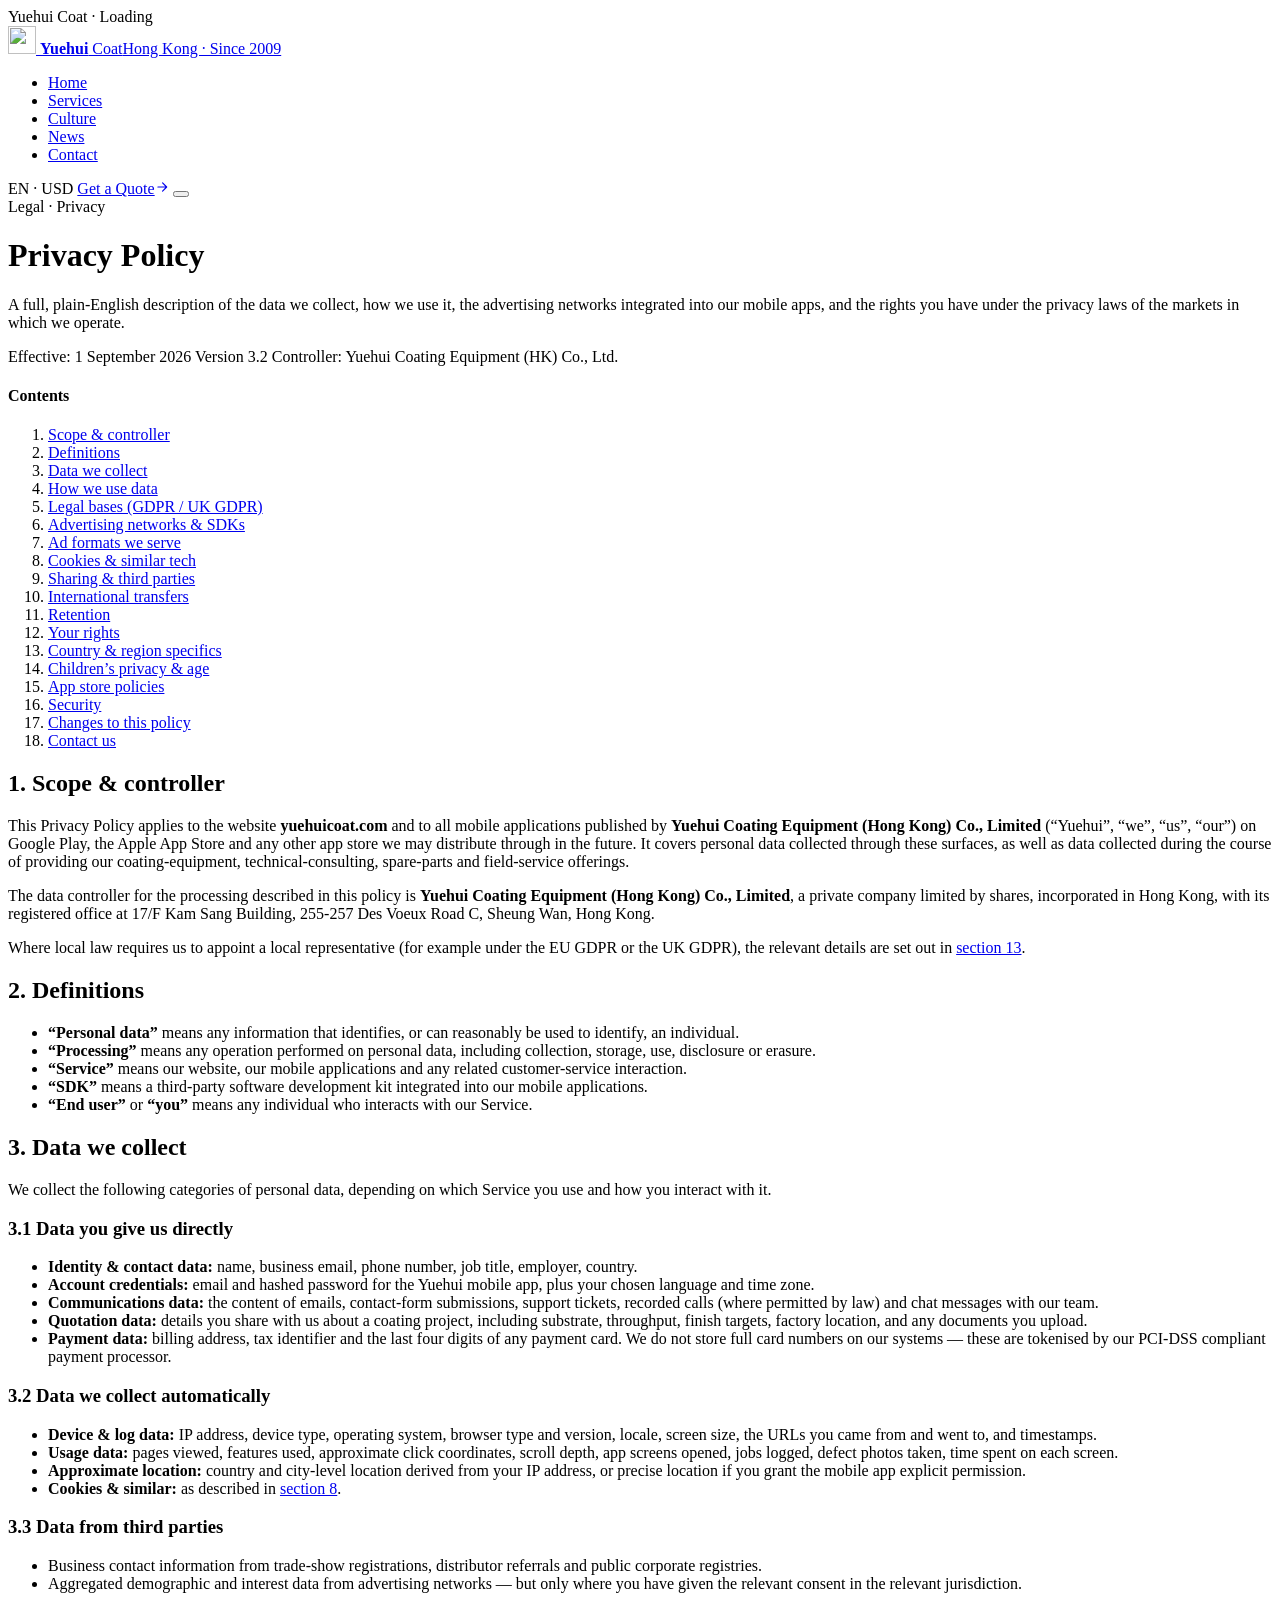
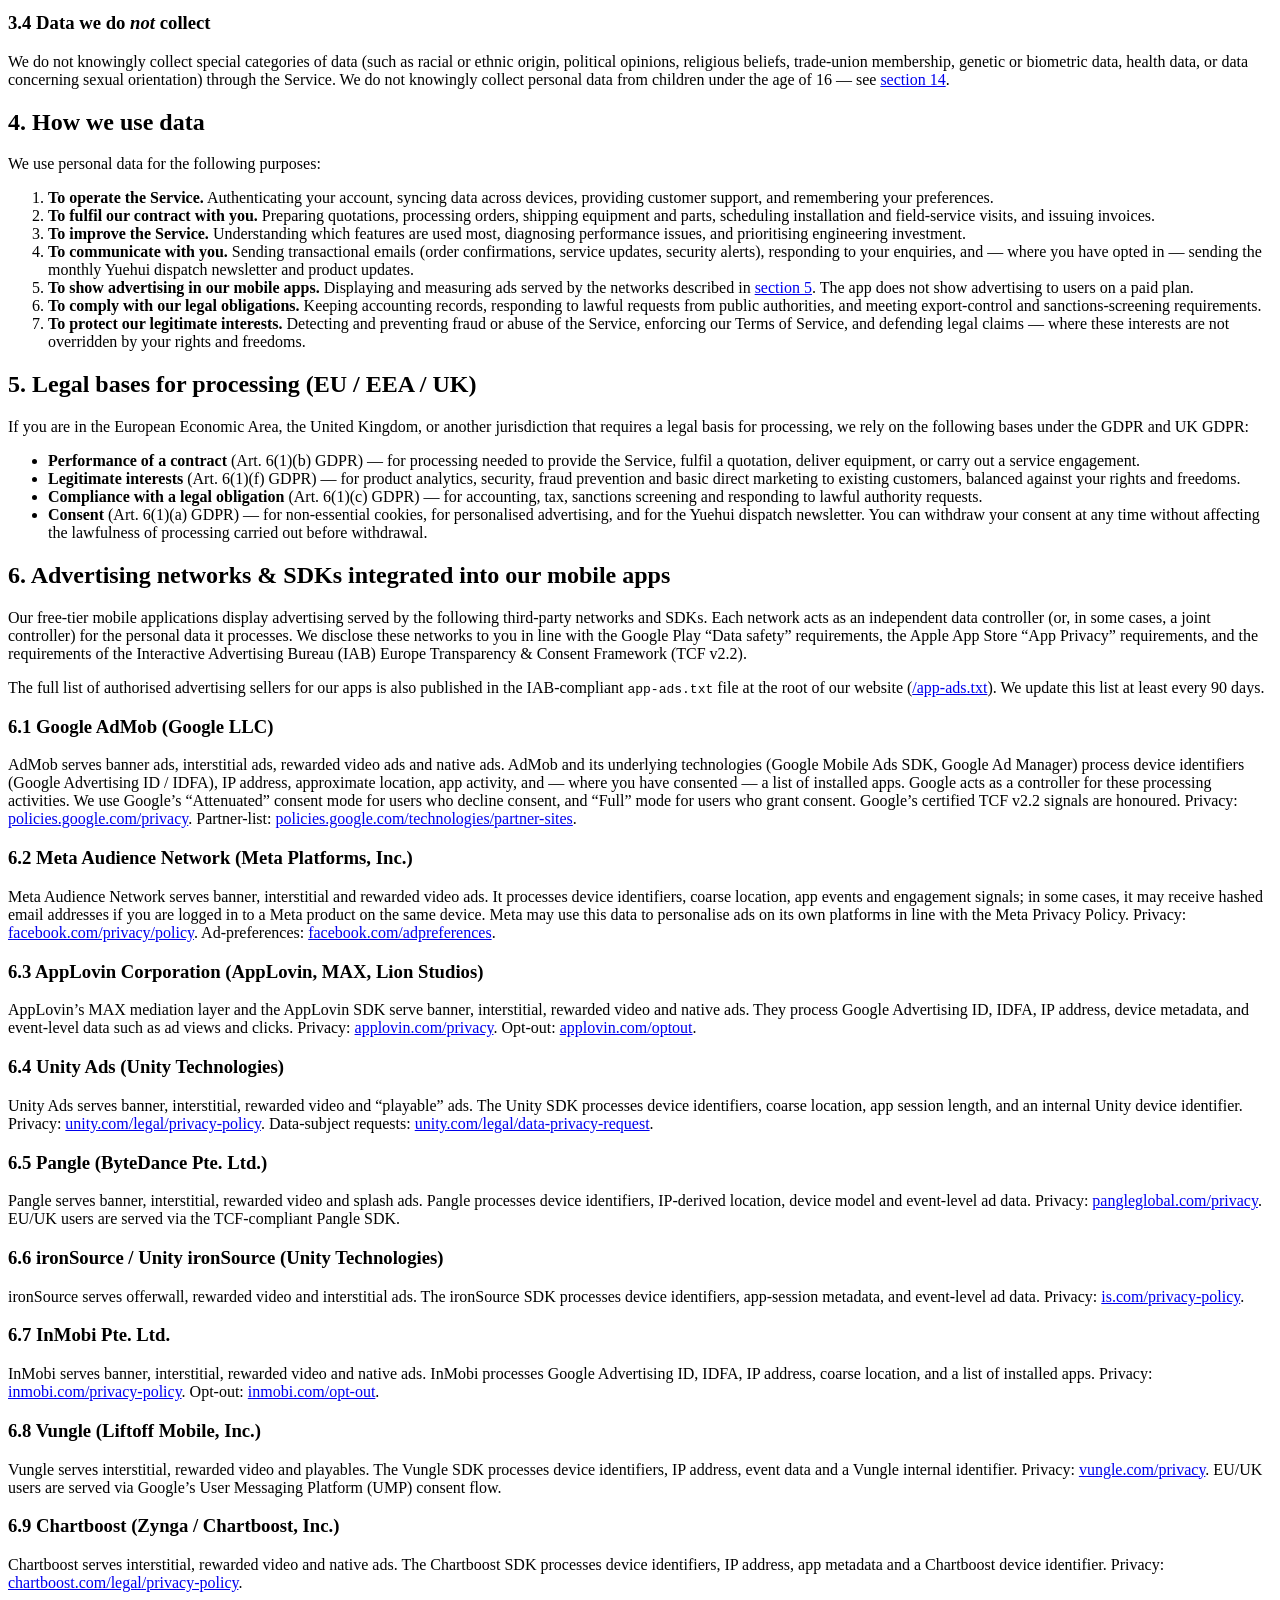
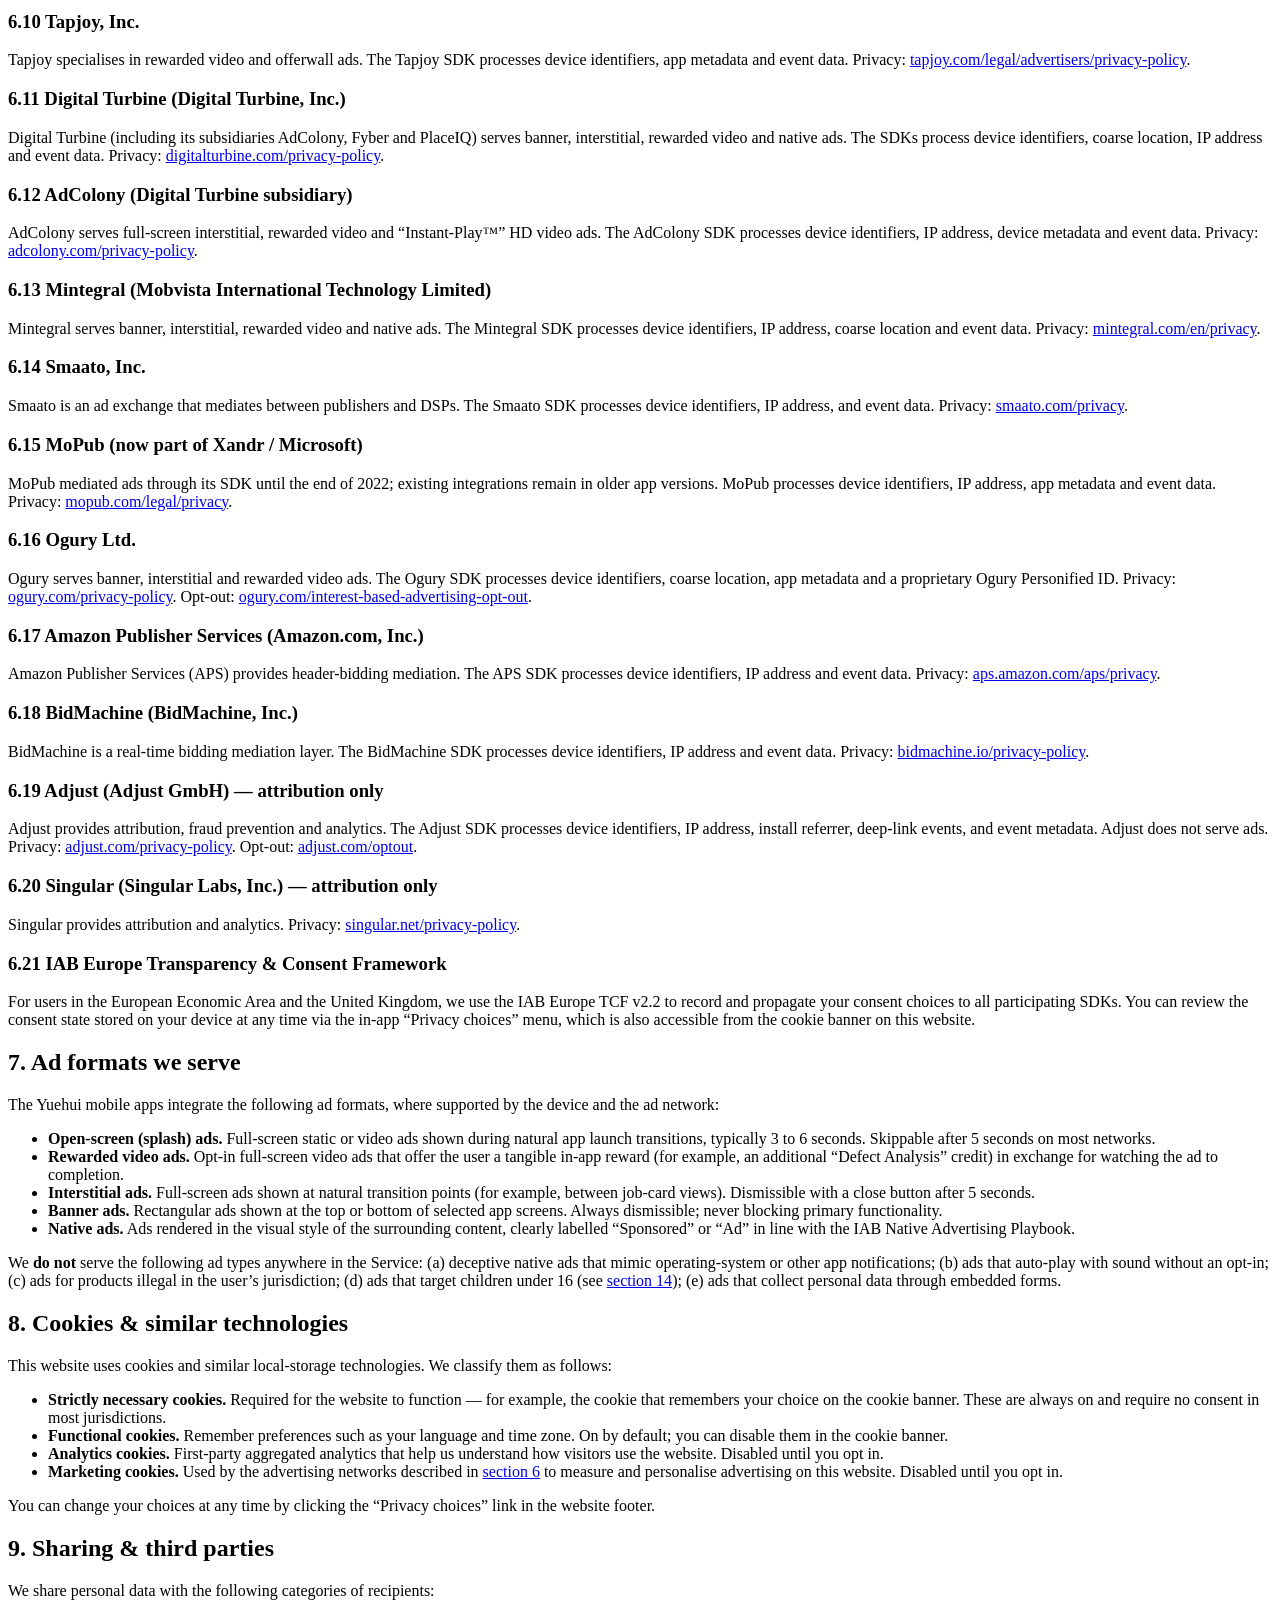
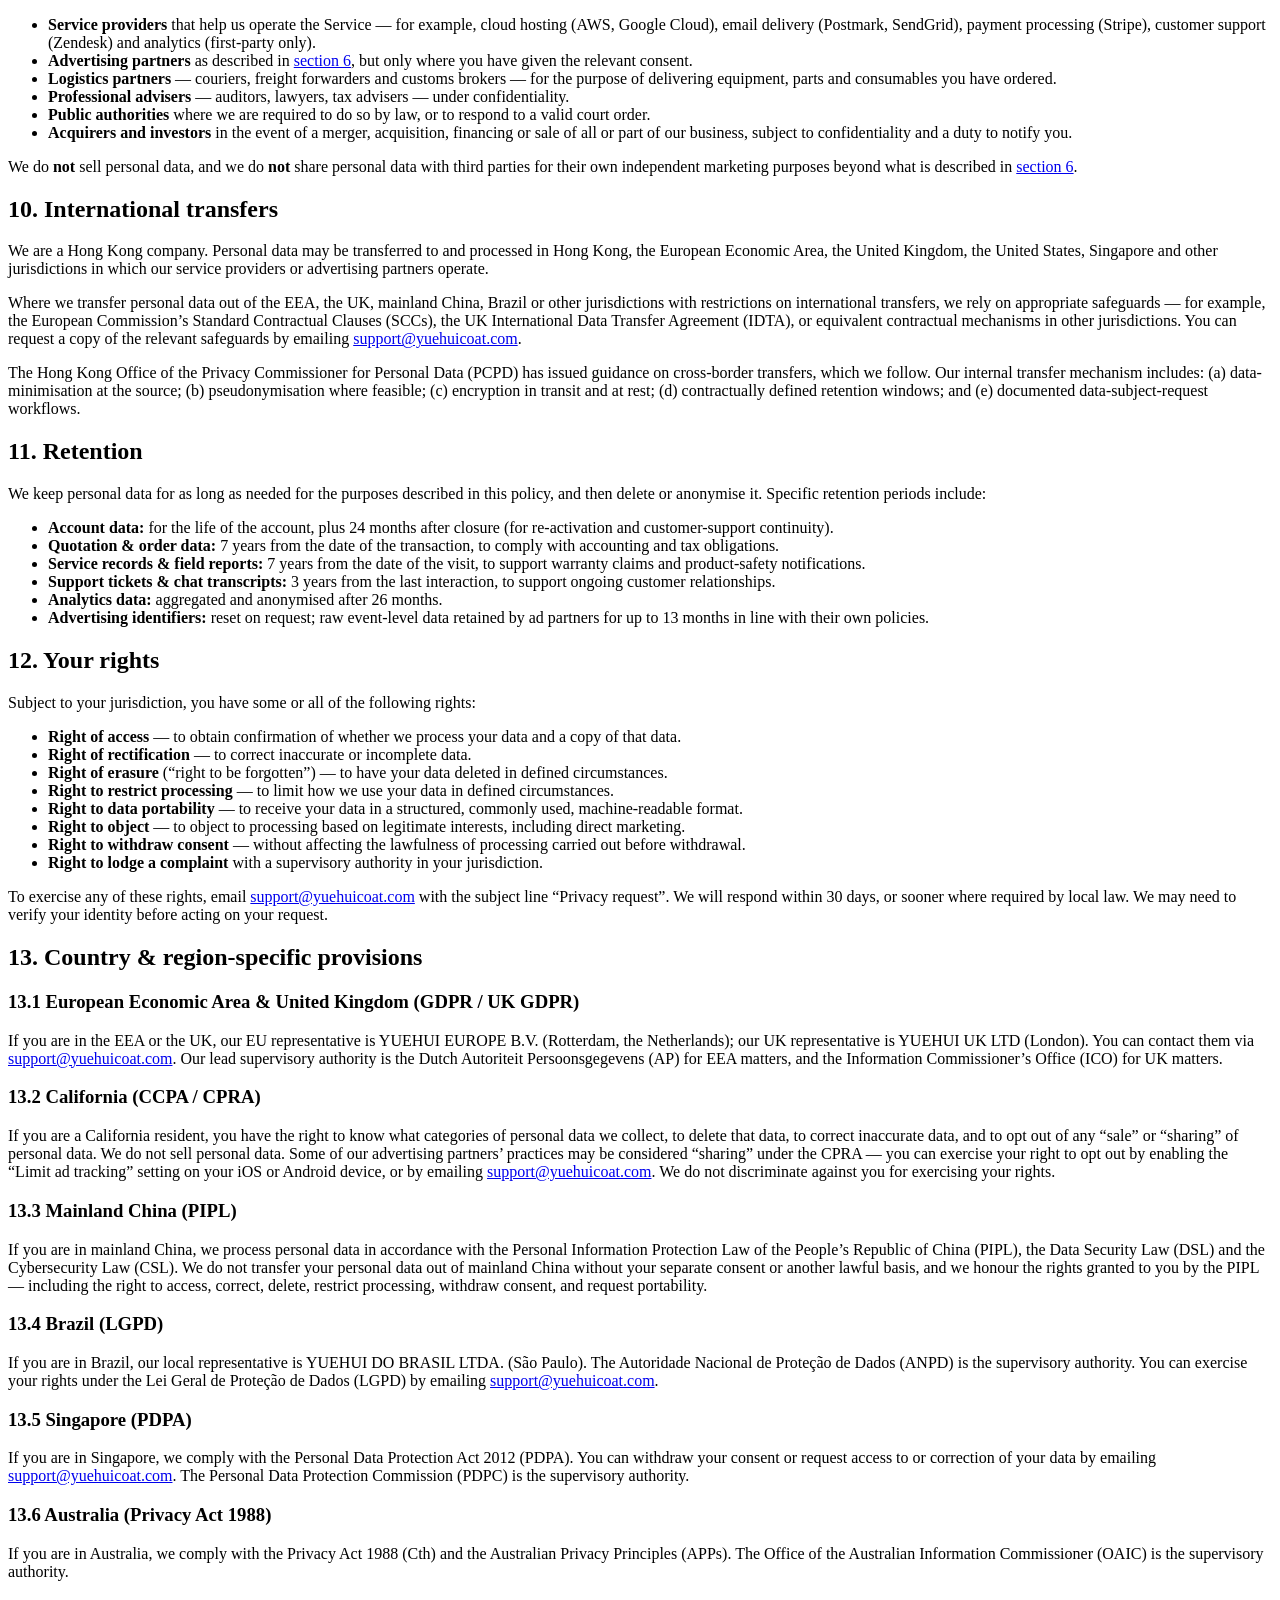
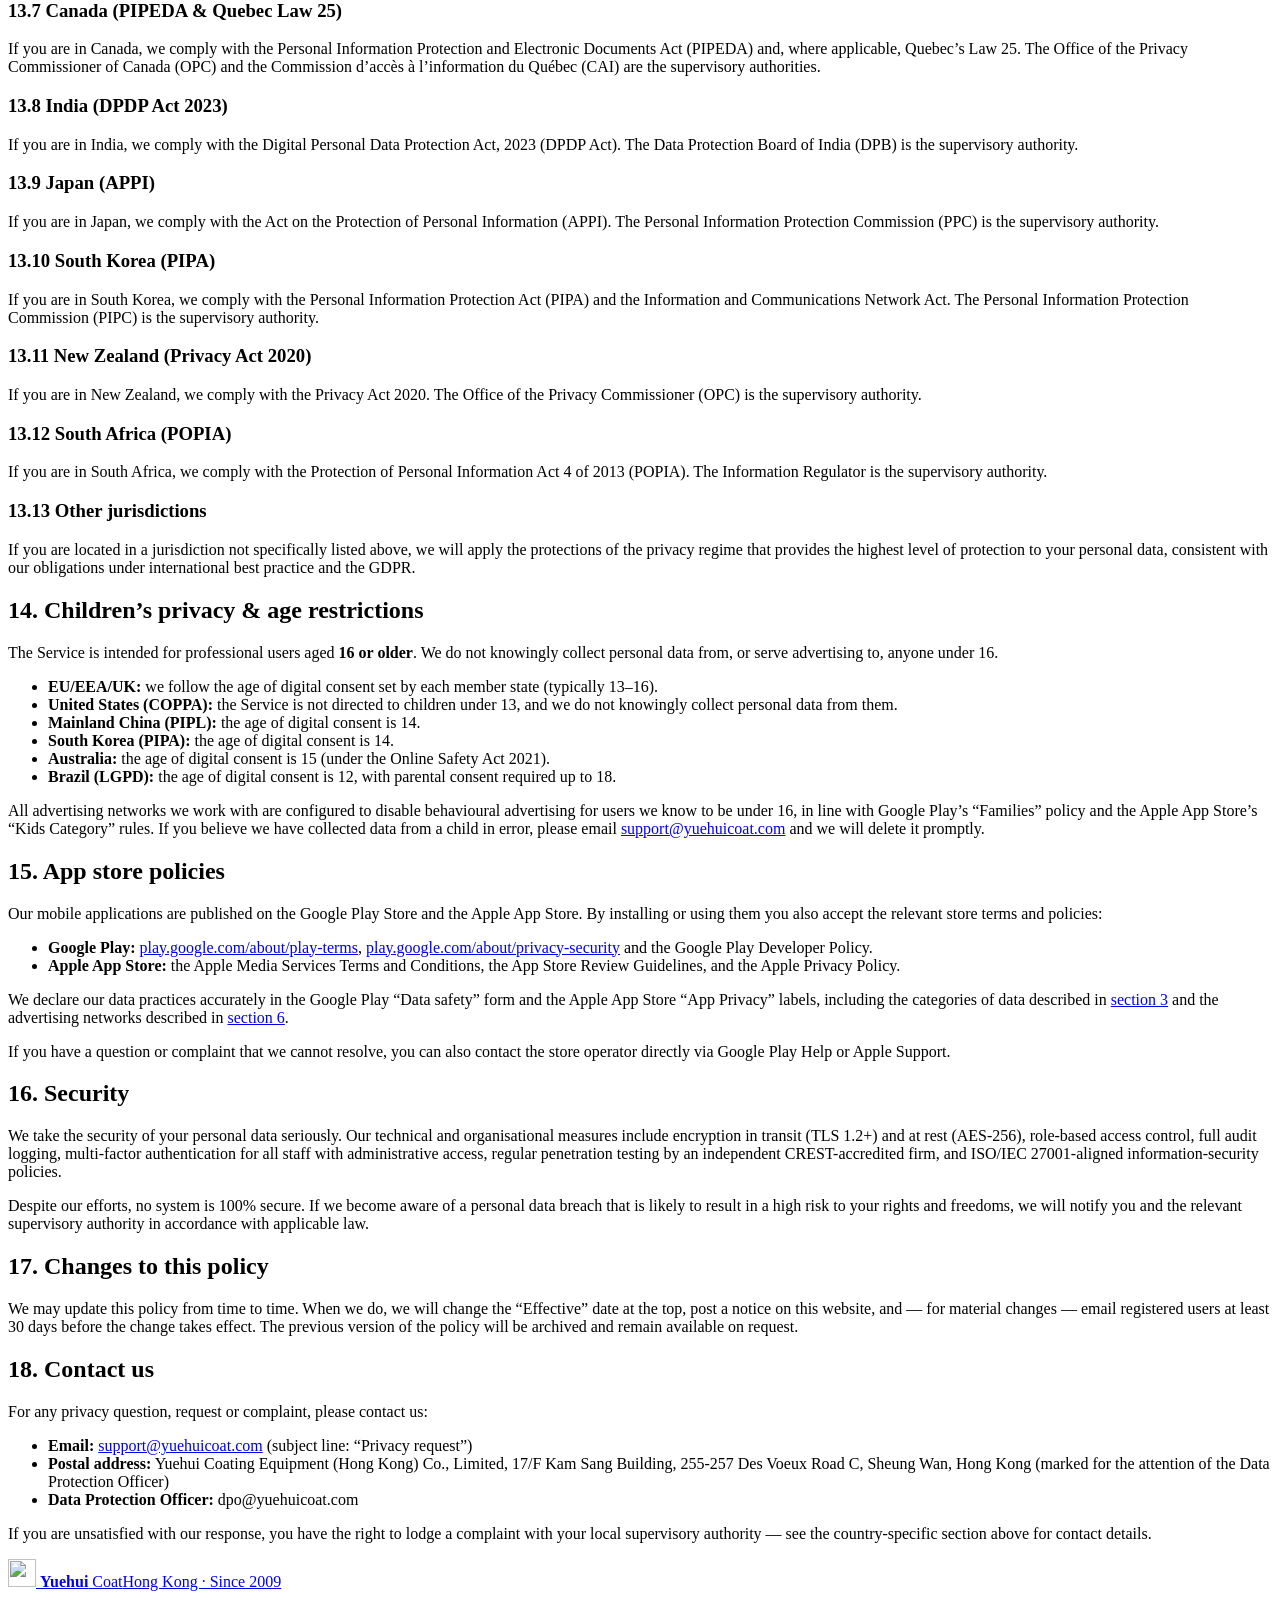
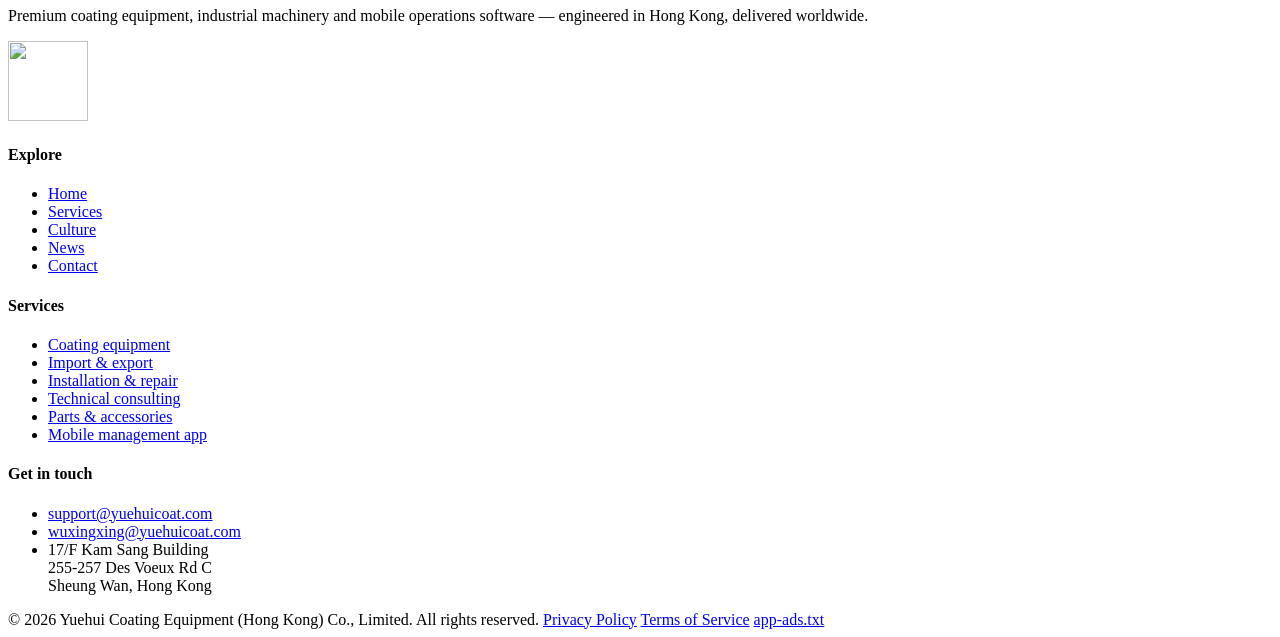
==== legal/privacy/index.html @ 3c991fc5 "fix: move legal pages to directory URLs to fix 404 - Move legal/privacy.html -> legal/privacy/index." ====
<!doctype html>
<html lang="en">
<head>
  <meta charset="utf-8">
  <meta name="viewport" content="width=device-width, initial-scale=1, viewport-fit=cover">
  <title>Privacy Policy — Yuehui Coating Equipment (Hong Kong) Co., Limited</title>
  <meta name="description" content="The full privacy policy of Yuehui Coating Equipment (Hong Kong) Co., Limited. Covers data we collect, how we use it, advertising networks (Google AdMob, Meta Audience Network, AppLovin, Unity Ads, Pangle, InMobi, Vungle, Chartboost, Tapjoy, ironSource, Mintegral, Smaato, AdColony, MoPub, Ogury, Amazon Publisher Services, Digital Turbine and BidMachine) integrated into our mobile apps, cookies, your rights under GDPR, CCPA/CPRA, UK GDPR, PIPL, LGPD, Singapore PDPA, Australia Privacy Act, Canada PIPEDA and India's DPDP Act, age restrictions, app-store policies and how to contact us.">
  <meta name="robots" content="index, follow, max-snippet:-1, max-image-preview:large">
  <meta name="theme-color" content="#0a0a0c">
  <link rel="canonical" href="https://yuehuicoat.com/legal/privacy/">
  <link rel="icon" type="image/svg+xml" href="../images/favicon.svg">
  <link rel="apple-touch-icon" href="../images/favicon.svg">
  <meta property="og:type" content="article">
  <meta property="og:title" content="Privacy Policy — Yuehui Coating Equipment">
  <meta property="og:description" content="How we collect, use and share data — and the advertising networks integrated into the Yuehui mobile app.">
  <meta property="og:url" content="https://yuehuicoat.com/legal/privacy/">
  <meta name="twitter:card" content="summary">
  <link rel="preconnect" href="https://fonts.googleapis.com">
  <link rel="preconnect" href="https://fonts.gstatic.com" crossorigin>
  <link href="https://fonts.googleapis.com/css2?family=Cormorant+Garamond:ital,wght@0,400;0,500;0,600;1,400;1,500&family=Inter:wght@300;400;500;600;700&display=swap" rel="stylesheet">
  <link rel="stylesheet" href="../css/styles.css">
  <script type="application/ld+json">
  {
    "@context": "https://schema.org",
    "@type": "PrivacyPolicy",
    "name": "Yuehui Privacy Policy",
    "url": "https://yuehuicoat.com/legal/privacy/",
    "datePublished": "2026-01-01",
    "dateModified": "2026-09-01",
    "isPartOf": { "@type": "WebSite", "name": "Yuehui Coating Equipment", "url": "https://yuehuicoat.com/" }
  }
  </script>
</head>
<body>
  <div class="boot" aria-hidden="true"><div class="ring"></div><span>Yuehui Coat · Loading</span></div>

  <header class="site-header" role="banner">
    <div class="container nav">
      <a class="brand" href="../" aria-label="Yuehui Coating Equipment — Home">
        <span class="brand-mark"><img src="../images/logo.svg" alt="" width="28" height="28"></span>
        <span class="brand-name"><strong>Yuehui</strong> Coat<span>Hong Kong · Since 2009</span></span>
      </a>
      <nav aria-label="Primary">
        <ul class="nav-links">
          <li><a href="../">Home</a></li>
          <li><a href="../services/">Services</a></li>
          <li><a href="../culture/">Culture</a></li>
          <li><a href="../news/">News</a></li>
          <li><a href="../contact/">Contact</a></li>
        </ul>
      </nav>
      <div class="nav-cta">
        <span class="lang-pill">EN · USD</span>
        <a class="btn btn-primary" href="../contact/">Get a Quote<svg class="arrow" width="14" height="14" viewBox="0 0 24 24" fill="none" stroke="currentColor" stroke-width="2" stroke-linecap="round" stroke-linejoin="round" aria-hidden="true"><path d="M5 12h14M13 5l7 7-7 7"/></svg></a>
        <button class="menu-toggle" aria-label="Toggle menu" aria-expanded="false"><span></span></button>
      </div>
    </div>
  </header>

  <main id="main" class="legal-shell">
    <div class="container">
      <div data-reveal>
        <span class="eyebrow">Legal · Privacy</span>
        <h1>Privacy Policy</h1>
        <p class="lead">A full, plain-English description of the data we collect, how we use it, the advertising networks integrated into our mobile apps, and the rights you have under the privacy laws of the markets in which we operate.</p>
        <div class="meta">
          <span>Effective: 1 September 2026</span>
          <span>Version 3.2</span>
          <span>Controller: Yuehui Coating Equipment (HK) Co., Ltd.</span>
        </div>

        <nav class="toc" aria-label="Table of contents">
          <h4>Contents</h4>
          <ol>
            <li><a href="#scope">Scope &amp; controller</a></li>
            <li><a href="#definitions">Definitions</a></li>
            <li><a href="#collect">Data we collect</a></li>
            <li><a href="#use">How we use data</a></li>
            <li><a href="#legal">Legal bases (GDPR / UK GDPR)</a></li>
            <li><a href="#ads">Advertising networks &amp; SDKs</a></li>
            <li><a href="#adtypes">Ad formats we serve</a></li>
            <li><a href="#cookies">Cookies &amp; similar tech</a></li>
            <li><a href="#third">Sharing &amp; third parties</a></li>
            <li><a href="#transfers">International transfers</a></li>
            <li><a href="#retention">Retention</a></li>
            <li><a href="#rights">Your rights</a></li>
            <li><a href="#regional">Country &amp; region specifics</a></li>
            <li><a href="#children">Children’s privacy &amp; age</a></li>
            <li><a href="#stores">App store policies</a></li>
            <li><a href="#security">Security</a></li>
            <li><a href="#changes">Changes to this policy</a></li>
            <li><a href="#contact">Contact us</a></li>
          </ol>
        </nav>
      </div>

      <section>
        <h2 id="scope">1. Scope &amp; controller</h2>
        <p>This Privacy Policy applies to the website <strong>yuehuicoat.com</strong> and to all mobile applications published by <strong>Yuehui Coating Equipment (Hong Kong) Co., Limited</strong> (“Yuehui”, “we”, “us”, “our”) on Google Play, the Apple App Store and any other app store we may distribute through in the future. It covers personal data collected through these surfaces, as well as data collected during the course of providing our coating-equipment, technical-consulting, spare-parts and field-service offerings.</p>
        <p>The data controller for the processing described in this policy is <strong>Yuehui Coating Equipment (Hong Kong) Co., Limited</strong>, a private company limited by shares, incorporated in Hong Kong, with its registered office at 17/F Kam Sang Building, 255-257 Des Voeux Road C, Sheung Wan, Hong Kong.</p>
        <p>Where local law requires us to appoint a local representative (for example under the EU GDPR or the UK GDPR), the relevant details are set out in <a href="#regional">section 13</a>.</p>
      </section>

      <section>
        <h2 id="definitions">2. Definitions</h2>
        <ul>
          <li><strong>“Personal data”</strong> means any information that identifies, or can reasonably be used to identify, an individual.</li>
          <li><strong>“Processing”</strong> means any operation performed on personal data, including collection, storage, use, disclosure or erasure.</li>
          <li><strong>“Service”</strong> means our website, our mobile applications and any related customer-service interaction.</li>
          <li><strong>“SDK”</strong> means a third-party software development kit integrated into our mobile applications.</li>
          <li><strong>“End user”</strong> or <strong>“you”</strong> means any individual who interacts with our Service.</li>
        </ul>
      </section>

      <section>
        <h2 id="collect">3. Data we collect</h2>
        <p>We collect the following categories of personal data, depending on which Service you use and how you interact with it.</p>

        <h3>3.1 Data you give us directly</h3>
        <ul>
          <li><strong>Identity &amp; contact data:</strong> name, business email, phone number, job title, employer, country.</li>
          <li><strong>Account credentials:</strong> email and hashed password for the Yuehui mobile app, plus your chosen language and time zone.</li>
          <li><strong>Communications data:</strong> the content of emails, contact-form submissions, support tickets, recorded calls (where permitted by law) and chat messages with our team.</li>
          <li><strong>Quotation data:</strong> details you share with us about a coating project, including substrate, throughput, finish targets, factory location, and any documents you upload.</li>
          <li><strong>Payment data:</strong> billing address, tax identifier and the last four digits of any payment card. We do not store full card numbers on our systems — these are tokenised by our PCI-DSS compliant payment processor.</li>
        </ul>

        <h3>3.2 Data we collect automatically</h3>
        <ul>
          <li><strong>Device &amp; log data:</strong> IP address, device type, operating system, browser type and version, locale, screen size, the URLs you came from and went to, and timestamps.</li>
          <li><strong>Usage data:</strong> pages viewed, features used, approximate click coordinates, scroll depth, app screens opened, jobs logged, defect photos taken, time spent on each screen.</li>
          <li><strong>Approximate location:</strong> country and city-level location derived from your IP address, or precise location if you grant the mobile app explicit permission.</li>
          <li><strong>Cookies &amp; similar:</strong> as described in <a href="#cookies">section 8</a>.</li>
        </ul>

        <h3>3.3 Data from third parties</h3>
        <ul>
          <li>Business contact information from trade-show registrations, distributor referrals and public corporate registries.</li>
          <li>Aggregated demographic and interest data from advertising networks — but only where you have given the relevant consent in the relevant jurisdiction.</li>
        </ul>

        <h3>3.4 Data we do <em>not</em> collect</h3>
        <p>We do not knowingly collect special categories of data (such as racial or ethnic origin, political opinions, religious beliefs, trade-union membership, genetic or biometric data, health data, or data concerning sexual orientation) through the Service. We do not knowingly collect personal data from children under the age of 16 — see <a href="#children">section 14</a>.</p>
      </section>

      <section>
        <h2 id="use">4. How we use data</h2>
        <p>We use personal data for the following purposes:</p>
        <ol>
          <li><strong>To operate the Service.</strong> Authenticating your account, syncing data across devices, providing customer support, and remembering your preferences.</li>
          <li><strong>To fulfil our contract with you.</strong> Preparing quotations, processing orders, shipping equipment and parts, scheduling installation and field-service visits, and issuing invoices.</li>
          <li><strong>To improve the Service.</strong> Understanding which features are used most, diagnosing performance issues, and prioritising engineering investment.</li>
          <li><strong>To communicate with you.</strong> Sending transactional emails (order confirmations, service updates, security alerts), responding to your enquiries, and — where you have opted in — sending the monthly Yuehui dispatch newsletter and product updates.</li>
          <li><strong>To show advertising in our mobile apps.</strong> Displaying and measuring ads served by the networks described in <a href="#ads">section 5</a>. The app does not show advertising to users on a paid plan.</li>
          <li><strong>To comply with our legal obligations.</strong> Keeping accounting records, responding to lawful requests from public authorities, and meeting export-control and sanctions-screening requirements.</li>
          <li><strong>To protect our legitimate interests.</strong> Detecting and preventing fraud or abuse of the Service, enforcing our Terms of Service, and defending legal claims — where these interests are not overridden by your rights and freedoms.</li>
        </ol>
      </section>

      <section>
        <h2 id="legal">5. Legal bases for processing (EU / EEA / UK)</h2>
        <p>If you are in the European Economic Area, the United Kingdom, or another jurisdiction that requires a legal basis for processing, we rely on the following bases under the GDPR and UK GDPR:</p>
        <ul>
          <li><strong>Performance of a contract</strong> (Art. 6(1)(b) GDPR) — for processing needed to provide the Service, fulfil a quotation, deliver equipment, or carry out a service engagement.</li>
          <li><strong>Legitimate interests</strong> (Art. 6(1)(f) GDPR) — for product analytics, security, fraud prevention and basic direct marketing to existing customers, balanced against your rights and freedoms.</li>
          <li><strong>Compliance with a legal obligation</strong> (Art. 6(1)(c) GDPR) — for accounting, tax, sanctions screening and responding to lawful authority requests.</li>
          <li><strong>Consent</strong> (Art. 6(1)(a) GDPR) — for non-essential cookies, for personalised advertising, and for the Yuehui dispatch newsletter. You can withdraw your consent at any time without affecting the lawfulness of processing carried out before withdrawal.</li>
        </ul>
      </section>

      <section>
        <h2 id="ads">6. Advertising networks &amp; SDKs integrated into our mobile apps</h2>
        <p>Our free-tier mobile applications display advertising served by the following third-party networks and SDKs. Each network acts as an independent data controller (or, in some cases, a joint controller) for the personal data it processes. We disclose these networks to you in line with the Google Play “Data safety” requirements, the Apple App Store “App Privacy” requirements, and the requirements of the Interactive Advertising Bureau (IAB) Europe Transparency &amp; Consent Framework (TCF v2.2).</p>
        <p>The full list of authorised advertising sellers for our apps is also published in the IAB-compliant <code>app-ads.txt</code> file at the root of our website (<a href="../app-ads.txt">/app-ads.txt</a>). We update this list at least every 90 days.</p>

        <h3>6.1 Google AdMob (Google LLC)</h3>
        <p>AdMob serves banner ads, interstitial ads, rewarded video ads and native ads. AdMob and its underlying technologies (Google Mobile Ads SDK, Google Ad Manager) process device identifiers (Google Advertising ID / IDFA), IP address, approximate location, app activity, and — where you have consented — a list of installed apps. Google acts as a controller for these processing activities. We use Google’s “Attenuated” consent mode for users who decline consent, and “Full” mode for users who grant consent. Google’s certified TCF v2.2 signals are honoured. Privacy: <a href="https://policies.google.com/privacy" rel="noopener noreferrer" target="_blank">policies.google.com/privacy</a>. Partner-list: <a href="https://policies.google.com/technologies/partner-sites" rel="noopener noreferrer" target="_blank">policies.google.com/technologies/partner-sites</a>.</p>

        <h3>6.2 Meta Audience Network (Meta Platforms, Inc.)</h3>
        <p>Meta Audience Network serves banner, interstitial and rewarded video ads. It processes device identifiers, coarse location, app events and engagement signals; in some cases, it may receive hashed email addresses if you are logged in to a Meta product on the same device. Meta may use this data to personalise ads on its own platforms in line with the Meta Privacy Policy. Privacy: <a href="https://www.facebook.com/privacy/policy/" rel="noopener noreferrer" target="_blank">facebook.com/privacy/policy</a>. Ad-preferences: <a href="https://www.facebook.com/adpreferences" rel="noopener noreferrer" target="_blank">facebook.com/adpreferences</a>.</p>

        <h3>6.3 AppLovin Corporation (AppLovin, MAX, Lion Studios)</h3>
        <p>AppLovin’s MAX mediation layer and the AppLovin SDK serve banner, interstitial, rewarded video and native ads. They process Google Advertising ID, IDFA, IP address, device metadata, and event-level data such as ad views and clicks. Privacy: <a href="https://www.applovin.com/privacy/" rel="noopener noreferrer" target="_blank">applovin.com/privacy</a>. Opt-out: <a href="https://www.applovin.com/optout/" rel="noopener noreferrer" target="_blank">applovin.com/optout</a>.</p>

        <h3>6.4 Unity Ads (Unity Technologies)</h3>
        <p>Unity Ads serves banner, interstitial, rewarded video and “playable” ads. The Unity SDK processes device identifiers, coarse location, app session length, and an internal Unity device identifier. Privacy: <a href="https://unity.com/legal/privacy-policy" rel="noopener noreferrer" target="_blank">unity.com/legal/privacy-policy</a>. Data-subject requests: <a href="https://unity.com/legal/data-privacy-request" rel="noopener noreferrer" target="_blank">unity.com/legal/data-privacy-request</a>.</p>

        <h3>6.5 Pangle (ByteDance Pte. Ltd.)</h3>
        <p>Pangle serves banner, interstitial, rewarded video and splash ads. Pangle processes device identifiers, IP-derived location, device model and event-level ad data. Privacy: <a href="https://www.pangleglobal.com/privacy" rel="noopener noreferrer" target="_blank">pangleglobal.com/privacy</a>. EU/UK users are served via the TCF-compliant Pangle SDK.</p>

        <h3>6.6 ironSource / Unity ironSource (Unity Technologies)</h3>
        <p>ironSource serves offerwall, rewarded video and interstitial ads. The ironSource SDK processes device identifiers, app-session metadata, and event-level ad data. Privacy: <a href="https://www.is.com/privacy-policy" rel="noopener noreferrer" target="_blank">is.com/privacy-policy</a>.</p>

        <h3>6.7 InMobi Pte. Ltd.</h3>
        <p>InMobi serves banner, interstitial, rewarded video and native ads. InMobi processes Google Advertising ID, IDFA, IP address, coarse location, and a list of installed apps. Privacy: <a href="https://www.inmobi.com/privacy-policy" rel="noopener noreferrer" target="_blank">inmobi.com/privacy-policy</a>. Opt-out: <a href="https://www.inmobi.com/opt-out/" rel="noopener noreferrer" target="_blank">inmobi.com/opt-out</a>.</p>

        <h3>6.8 Vungle (Liftoff Mobile, Inc.)</h3>
        <p>Vungle serves interstitial, rewarded video and playables. The Vungle SDK processes device identifiers, IP address, event data and a Vungle internal identifier. Privacy: <a href="https://vungle.com/privacy/" rel="noopener noreferrer" target="_blank">vungle.com/privacy</a>. EU/UK users are served via Google’s User Messaging Platform (UMP) consent flow.</p>

        <h3>6.9 Chartboost (Zynga / Chartboost, Inc.)</h3>
        <p>Chartboost serves interstitial, rewarded video and native ads. The Chartboost SDK processes device identifiers, IP address, app metadata and a Chartboost device identifier. Privacy: <a href="https://www.chartboost.com/legal/privacy-policy/" rel="noopener noreferrer" target="_blank">chartboost.com/legal/privacy-policy</a>.</p>

        <h3>6.10 Tapjoy, Inc.</h3>
        <p>Tapjoy specialises in rewarded video and offerwall ads. The Tapjoy SDK processes device identifiers, app metadata and event data. Privacy: <a href="https://www.tapjoy.com/legal/advertisers/privacy-policy/" rel="noopener noreferrer" target="_blank">tapjoy.com/legal/advertisers/privacy-policy</a>.</p>

        <h3>6.11 Digital Turbine (Digital Turbine, Inc.)</h3>
        <p>Digital Turbine (including its subsidiaries AdColony, Fyber and PlaceIQ) serves banner, interstitial, rewarded video and native ads. The SDKs process device identifiers, coarse location, IP address and event data. Privacy: <a href="https://www.digitalturbine.com/privacy-policy/" rel="noopener noreferrer" target="_blank">digitalturbine.com/privacy-policy</a>.</p>

        <h3>6.12 AdColony (Digital Turbine subsidiary)</h3>
        <p>AdColony serves full-screen interstitial, rewarded video and “Instant-Play™” HD video ads. The AdColony SDK processes device identifiers, IP address, device metadata and event data. Privacy: <a href="https://www.adcolony.com/privacy-policy/" rel="noopener noreferrer" target="_blank">adcolony.com/privacy-policy</a>.</p>

        <h3>6.13 Mintegral (Mobvista International Technology Limited)</h3>
        <p>Mintegral serves banner, interstitial, rewarded video and native ads. The Mintegral SDK processes device identifiers, IP address, coarse location and event data. Privacy: <a href="https://www.mintegral.com/en/privacy" rel="noopener noreferrer" target="_blank">mintegral.com/en/privacy</a>.</p>

        <h3>6.14 Smaato, Inc.</h3>
        <p>Smaato is an ad exchange that mediates between publishers and DSPs. The Smaato SDK processes device identifiers, IP address, and event data. Privacy: <a href="https://www.smaato.com/privacy/" rel="noopener noreferrer" target="_blank">smaato.com/privacy</a>.</p>

        <h3>6.15 MoPub (now part of Xandr / Microsoft)</h3>
        <p>MoPub mediated ads through its SDK until the end of 2022; existing integrations remain in older app versions. MoPub processes device identifiers, IP address, app metadata and event data. Privacy: <a href="https://www.mopub.com/legal/privacy/" rel="noopener noreferrer" target="_blank">mopub.com/legal/privacy</a>.</p>

        <h3>6.16 Ogury Ltd.</h3>
        <p>Ogury serves banner, interstitial and rewarded video ads. The Ogury SDK processes device identifiers, coarse location, app metadata and a proprietary Ogury Personified ID. Privacy: <a href="https://ogury.com/privacy-policy/" rel="noopener noreferrer" target="_blank">ogury.com/privacy-policy</a>. Opt-out: <a href="https://ogury.com/interest-based-advertising-opt-out/" rel="noopener noreferrer" target="_blank">ogury.com/interest-based-advertising-opt-out</a>.</p>

        <h3>6.17 Amazon Publisher Services (Amazon.com, Inc.)</h3>
        <p>Amazon Publisher Services (APS) provides header-bidding mediation. The APS SDK processes device identifiers, IP address and event data. Privacy: <a href="https://aps.amazon.com/aps/privacy/" rel="noopener noreferrer" target="_blank">aps.amazon.com/aps/privacy</a>.</p>

        <h3>6.18 BidMachine (BidMachine, Inc.)</h3>
        <p>BidMachine is a real-time bidding mediation layer. The BidMachine SDK processes device identifiers, IP address and event data. Privacy: <a href="https://bidmachine.io/privacy-policy/" rel="noopener noreferrer" target="_blank">bidmachine.io/privacy-policy</a>.</p>

        <h3>6.19 Adjust (Adjust GmbH) — attribution only</h3>
        <p>Adjust provides attribution, fraud prevention and analytics. The Adjust SDK processes device identifiers, IP address, install referrer, deep-link events, and event metadata. Adjust does not serve ads. Privacy: <a href="https://www.adjust.com/privacy-policy/" rel="noopener noreferrer" target="_blank">adjust.com/privacy-policy</a>. Opt-out: <a href="https://www.adjust.com/optout/" rel="noopener noreferrer" target="_blank">adjust.com/optout</a>.</p>

        <h3>6.20 Singular (Singular Labs, Inc.) — attribution only</h3>
        <p>Singular provides attribution and analytics. Privacy: <a href="https://www.singular.net/privacy-policy/" rel="noopener noreferrer" target="_blank">singular.net/privacy-policy</a>.</p>

        <h3>6.21 IAB Europe Transparency &amp; Consent Framework</h3>
        <p>For users in the European Economic Area and the United Kingdom, we use the IAB Europe TCF v2.2 to record and propagate your consent choices to all participating SDKs. You can review the consent state stored on your device at any time via the in-app “Privacy choices” menu, which is also accessible from the cookie banner on this website.</p>
      </section>

      <section>
        <h2 id="adtypes">7. Ad formats we serve</h2>
        <p>The Yuehui mobile apps integrate the following ad formats, where supported by the device and the ad network:</p>
        <ul>
          <li><strong>Open-screen (splash) ads.</strong> Full-screen static or video ads shown during natural app launch transitions, typically 3 to 6 seconds. Skippable after 5 seconds on most networks.</li>
          <li><strong>Rewarded video ads.</strong> Opt-in full-screen video ads that offer the user a tangible in-app reward (for example, an additional “Defect Analysis” credit) in exchange for watching the ad to completion.</li>
          <li><strong>Interstitial ads.</strong> Full-screen ads shown at natural transition points (for example, between job-card views). Dismissible with a close button after 5 seconds.</li>
          <li><strong>Banner ads.</strong> Rectangular ads shown at the top or bottom of selected app screens. Always dismissible; never blocking primary functionality.</li>
          <li><strong>Native ads.</strong> Ads rendered in the visual style of the surrounding content, clearly labelled “Sponsored” or “Ad” in line with the IAB Native Advertising Playbook.</li>
        </ul>
        <p>We <strong>do not</strong> serve the following ad types anywhere in the Service: (a) deceptive native ads that mimic operating-system or other app notifications; (b) ads that auto-play with sound without an opt-in; (c) ads for products illegal in the user’s jurisdiction; (d) ads that target children under 16 (see <a href="#children">section 14</a>); (e) ads that collect personal data through embedded forms.</p>
      </section>

      <section>
        <h2 id="cookies">8. Cookies &amp; similar technologies</h2>
        <p>This website uses cookies and similar local-storage technologies. We classify them as follows:</p>
        <ul>
          <li><strong>Strictly necessary cookies.</strong> Required for the website to function — for example, the cookie that remembers your choice on the cookie banner. These are always on and require no consent in most jurisdictions.</li>
          <li><strong>Functional cookies.</strong> Remember preferences such as your language and time zone. On by default; you can disable them in the cookie banner.</li>
          <li><strong>Analytics cookies.</strong> First-party aggregated analytics that help us understand how visitors use the website. Disabled until you opt in.</li>
          <li><strong>Marketing cookies.</strong> Used by the advertising networks described in <a href="#ads">section 6</a> to measure and personalise advertising on this website. Disabled until you opt in.</li>
        </ul>
        <p>You can change your choices at any time by clicking the “Privacy choices” link in the website footer.</p>
      </section>

      <section>
        <h2 id="third">9. Sharing &amp; third parties</h2>
        <p>We share personal data with the following categories of recipients:</p>
        <ul>
          <li><strong>Service providers</strong> that help us operate the Service — for example, cloud hosting (AWS, Google Cloud), email delivery (Postmark, SendGrid), payment processing (Stripe), customer support (Zendesk) and analytics (first-party only).</li>
          <li><strong>Advertising partners</strong> as described in <a href="#ads">section 6</a>, but only where you have given the relevant consent.</li>
          <li><strong>Logistics partners</strong> — couriers, freight forwarders and customs brokers — for the purpose of delivering equipment, parts and consumables you have ordered.</li>
          <li><strong>Professional advisers</strong> — auditors, lawyers, tax advisers — under confidentiality.</li>
          <li><strong>Public authorities</strong> where we are required to do so by law, or to respond to a valid court order.</li>
          <li><strong>Acquirers and investors</strong> in the event of a merger, acquisition, financing or sale of all or part of our business, subject to confidentiality and a duty to notify you.</li>
        </ul>
        <p>We do <strong>not</strong> sell personal data, and we do <strong>not</strong> share personal data with third parties for their own independent marketing purposes beyond what is described in <a href="#ads">section 6</a>.</p>
      </section>

      <section>
        <h2 id="transfers">10. International transfers</h2>
        <p>We are a Hong Kong company. Personal data may be transferred to and processed in Hong Kong, the European Economic Area, the United Kingdom, the United States, Singapore and other jurisdictions in which our service providers or advertising partners operate.</p>
        <p>Where we transfer personal data out of the EEA, the UK, mainland China, Brazil or other jurisdictions with restrictions on international transfers, we rely on appropriate safeguards — for example, the European Commission’s Standard Contractual Clauses (SCCs), the UK International Data Transfer Agreement (IDTA), or equivalent contractual mechanisms in other jurisdictions. You can request a copy of the relevant safeguards by emailing <a href="mailto:support@yuehuicoat.com">support@yuehuicoat.com</a>.</p>
        <p>The Hong Kong Office of the Privacy Commissioner for Personal Data (PCPD) has issued guidance on cross-border transfers, which we follow. Our internal transfer mechanism includes: (a) data-minimisation at the source; (b) pseudonymisation where feasible; (c) encryption in transit and at rest; (d) contractually defined retention windows; and (e) documented data-subject-request workflows.</p>
      </section>

      <section>
        <h2 id="retention">11. Retention</h2>
        <p>We keep personal data for as long as needed for the purposes described in this policy, and then delete or anonymise it. Specific retention periods include:</p>
        <ul>
          <li><strong>Account data:</strong> for the life of the account, plus 24 months after closure (for re-activation and customer-support continuity).</li>
          <li><strong>Quotation &amp; order data:</strong> 7 years from the date of the transaction, to comply with accounting and tax obligations.</li>
          <li><strong>Service records &amp; field reports:</strong> 7 years from the date of the visit, to support warranty claims and product-safety notifications.</li>
          <li><strong>Support tickets &amp; chat transcripts:</strong> 3 years from the last interaction, to support ongoing customer relationships.</li>
          <li><strong>Analytics data:</strong> aggregated and anonymised after 26 months.</li>
          <li><strong>Advertising identifiers:</strong> reset on request; raw event-level data retained by ad partners for up to 13 months in line with their own policies.</li>
        </ul>
      </section>

      <section>
        <h2 id="rights">12. Your rights</h2>
        <p>Subject to your jurisdiction, you have some or all of the following rights:</p>
        <ul>
          <li><strong>Right of access</strong> — to obtain confirmation of whether we process your data and a copy of that data.</li>
          <li><strong>Right of rectification</strong> — to correct inaccurate or incomplete data.</li>
          <li><strong>Right of erasure</strong> (“right to be forgotten”) — to have your data deleted in defined circumstances.</li>
          <li><strong>Right to restrict processing</strong> — to limit how we use your data in defined circumstances.</li>
          <li><strong>Right to data portability</strong> — to receive your data in a structured, commonly used, machine-readable format.</li>
          <li><strong>Right to object</strong> — to object to processing based on legitimate interests, including direct marketing.</li>
          <li><strong>Right to withdraw consent</strong> — without affecting the lawfulness of processing carried out before withdrawal.</li>
          <li><strong>Right to lodge a complaint</strong> with a supervisory authority in your jurisdiction.</li>
        </ul>
        <p>To exercise any of these rights, email <a href="mailto:support@yuehuicoat.com">support@yuehuicoat.com</a> with the subject line “Privacy request”. We will respond within 30 days, or sooner where required by local law. We may need to verify your identity before acting on your request.</p>
      </section>

      <section>
        <h2 id="regional">13. Country &amp; region-specific provisions</h2>

        <h3>13.1 European Economic Area &amp; United Kingdom (GDPR / UK GDPR)</h3>
        <p>If you are in the EEA or the UK, our EU representative is YUEHUI EUROPE B.V. (Rotterdam, the Netherlands); our UK representative is YUEHUI UK LTD (London). You can contact them via <a href="mailto:support@yuehuicoat.com">support@yuehuicoat.com</a>. Our lead supervisory authority is the Dutch Autoriteit Persoonsgegevens (AP) for EEA matters, and the Information Commissioner’s Office (ICO) for UK matters.</p>

        <h3>13.2 California (CCPA / CPRA)</h3>
        <p>If you are a California resident, you have the right to know what categories of personal data we collect, to delete that data, to correct inaccurate data, and to opt out of any “sale” or “sharing” of personal data. We do not sell personal data. Some of our advertising partners’ practices may be considered “sharing” under the CPRA — you can exercise your right to opt out by enabling the “Limit ad tracking” setting on your iOS or Android device, or by emailing <a href="mailto:support@yuehuicoat.com">support@yuehuicoat.com</a>. We do not discriminate against you for exercising your rights.</p>

        <h3>13.3 Mainland China (PIPL)</h3>
        <p>If you are in mainland China, we process personal data in accordance with the Personal Information Protection Law of the People’s Republic of China (PIPL), the Data Security Law (DSL) and the Cybersecurity Law (CSL). We do not transfer your personal data out of mainland China without your separate consent or another lawful basis, and we honour the rights granted to you by the PIPL — including the right to access, correct, delete, restrict processing, withdraw consent, and request portability.</p>

        <h3>13.4 Brazil (LGPD)</h3>
        <p>If you are in Brazil, our local representative is YUEHUI DO BRASIL LTDA. (São Paulo). The Autoridade Nacional de Proteção de Dados (ANPD) is the supervisory authority. You can exercise your rights under the Lei Geral de Proteção de Dados (LGPD) by emailing <a href="mailto:support@yuehuicoat.com">support@yuehuicoat.com</a>.</p>

        <h3>13.5 Singapore (PDPA)</h3>
        <p>If you are in Singapore, we comply with the Personal Data Protection Act 2012 (PDPA). You can withdraw your consent or request access to or correction of your data by emailing <a href="mailto:support@yuehuicoat.com">support@yuehuicoat.com</a>. The Personal Data Protection Commission (PDPC) is the supervisory authority.</p>

        <h3>13.6 Australia (Privacy Act 1988)</h3>
        <p>If you are in Australia, we comply with the Privacy Act 1988 (Cth) and the Australian Privacy Principles (APPs). The Office of the Australian Information Commissioner (OAIC) is the supervisory authority.</p>

        <h3>13.7 Canada (PIPEDA &amp; Quebec Law 25)</h3>
        <p>If you are in Canada, we comply with the Personal Information Protection and Electronic Documents Act (PIPEDA) and, where applicable, Quebec’s Law 25. The Office of the Privacy Commissioner of Canada (OPC) and the Commission d’accès à l’information du Québec (CAI) are the supervisory authorities.</p>

        <h3>13.8 India (DPDP Act 2023)</h3>
        <p>If you are in India, we comply with the Digital Personal Data Protection Act, 2023 (DPDP Act). The Data Protection Board of India (DPB) is the supervisory authority.</p>

        <h3>13.9 Japan (APPI)</h3>
        <p>If you are in Japan, we comply with the Act on the Protection of Personal Information (APPI). The Personal Information Protection Commission (PPC) is the supervisory authority.</p>

        <h3>13.10 South Korea (PIPA)</h3>
        <p>If you are in South Korea, we comply with the Personal Information Protection Act (PIPA) and the Information and Communications Network Act. The Personal Information Protection Commission (PIPC) is the supervisory authority.</p>

        <h3>13.11 New Zealand (Privacy Act 2020)</h3>
        <p>If you are in New Zealand, we comply with the Privacy Act 2020. The Office of the Privacy Commissioner (OPC) is the supervisory authority.</p>

        <h3>13.12 South Africa (POPIA)</h3>
        <p>If you are in South Africa, we comply with the Protection of Personal Information Act 4 of 2013 (POPIA). The Information Regulator is the supervisory authority.</p>

        <h3>13.13 Other jurisdictions</h3>
        <p>If you are located in a jurisdiction not specifically listed above, we will apply the protections of the privacy regime that provides the highest level of protection to your personal data, consistent with our obligations under international best practice and the GDPR.</p>
      </section>

      <section>
        <h2 id="children">14. Children’s privacy &amp; age restrictions</h2>
        <p>The Service is intended for professional users aged <strong>16 or older</strong>. We do not knowingly collect personal data from, or serve advertising to, anyone under 16.</p>
        <ul>
          <li><strong>EU/EEA/UK:</strong> we follow the age of digital consent set by each member state (typically 13–16).</li>
          <li><strong>United States (COPPA):</strong> the Service is not directed to children under 13, and we do not knowingly collect personal data from them.</li>
          <li><strong>Mainland China (PIPL):</strong> the age of digital consent is 14.</li>
          <li><strong>South Korea (PIPA):</strong> the age of digital consent is 14.</li>
          <li><strong>Australia:</strong> the age of digital consent is 15 (under the Online Safety Act 2021).</li>
          <li><strong>Brazil (LGPD):</strong> the age of digital consent is 12, with parental consent required up to 18.</li>
        </ul>
        <p>All advertising networks we work with are configured to disable behavioural advertising for users we know to be under 16, in line with Google Play’s “Families” policy and the Apple App Store’s “Kids Category” rules. If you believe we have collected data from a child in error, please email <a href="mailto:support@yuehuicoat.com">support@yuehuicoat.com</a> and we will delete it promptly.</p>
      </section>

      <section>
        <h2 id="stores">15. App store policies</h2>
        <p>Our mobile applications are published on the Google Play Store and the Apple App Store. By installing or using them you also accept the relevant store terms and policies:</p>
        <ul>
          <li><strong>Google Play:</strong> <a href="https://play.google.com/about/play-terms/" rel="noopener noreferrer" target="_blank">play.google.com/about/play-terms</a>, <a href="https://play.google.com/about/privacy-security/" rel="noopener noreferrer" target="_blank">play.google.com/about/privacy-security</a> and the Google Play Developer Policy.</li>
          <li><strong>Apple App Store:</strong> the Apple Media Services Terms and Conditions, the App Store Review Guidelines, and the Apple Privacy Policy.</li>
        </ul>
        <p>We declare our data practices accurately in the Google Play “Data safety” form and the Apple App Store “App Privacy” labels, including the categories of data described in <a href="#collect">section 3</a> and the advertising networks described in <a href="#ads">section 6</a>.</p>
        <p>If you have a question or complaint that we cannot resolve, you can also contact the store operator directly via Google Play Help or Apple Support.</p>
      </section>

      <section>
        <h2 id="security">16. Security</h2>
        <p>We take the security of your personal data seriously. Our technical and organisational measures include encryption in transit (TLS 1.2+) and at rest (AES-256), role-based access control, full audit logging, multi-factor authentication for all staff with administrative access, regular penetration testing by an independent CREST-accredited firm, and ISO/IEC 27001-aligned information-security policies.</p>
        <p>Despite our efforts, no system is 100% secure. If we become aware of a personal data breach that is likely to result in a high risk to your rights and freedoms, we will notify you and the relevant supervisory authority in accordance with applicable law.</p>
      </section>

      <section>
        <h2 id="changes">17. Changes to this policy</h2>
        <p>We may update this policy from time to time. When we do, we will change the “Effective” date at the top, post a notice on this website, and — for material changes — email registered users at least 30 days before the change takes effect. The previous version of the policy will be archived and remain available on request.</p>
      </section>

      <section>
        <h2 id="contact">18. Contact us</h2>
        <p>For any privacy question, request or complaint, please contact us:</p>
        <ul>
          <li><strong>Email:</strong> <a href="mailto:support@yuehuicoat.com">support@yuehuicoat.com</a> (subject line: “Privacy request”)</li>
          <li><strong>Postal address:</strong> Yuehui Coating Equipment (Hong Kong) Co., Limited, 17/F Kam Sang Building, 255-257 Des Voeux Road C, Sheung Wan, Hong Kong (marked for the attention of the Data Protection Officer)</li>
          <li><strong>Data Protection Officer:</strong> dpo@yuehuicoat.com</li>
        </ul>
        <p>If you are unsatisfied with our response, you have the right to lodge a complaint with your local supervisory authority — see the country-specific section above for contact details.</p>
      </section>
    </div>
  </main>

  <footer class="site-footer" role="contentinfo">
    <div class="container">
      <div class="footer-grid">
        <div class="footer-brand">
          <a class="brand" href="../" aria-label="Yuehui Coating Equipment — Home">
            <span class="brand-mark"><img src="../images/logo.svg" alt="" width="28" height="28"></span>
            <span class="brand-name"><strong>Yuehui</strong> Coat<span>Hong Kong · Since 2009</span></span>
          </a>
          <p>Premium coating equipment, industrial machinery and mobile operations software — engineered in Hong Kong, delivered worldwide.</p>
          <img class="footer-animal" src="../images/animals/dragon.svg" alt="" width="80" height="80" aria-hidden="true">
        </div>
        <div>
          <h4>Explore</h4>
          <ul>
            <li><a href="../">Home</a></li>
            <li><a href="../services/">Services</a></li>
            <li><a href="../culture/">Culture</a></li>
            <li><a href="../news/">News</a></li>
            <li><a href="../contact/">Contact</a></li>
          </ul>
        </div>
        <div>
          <h4>Services</h4>
          <ul>
            <li><a href="../services/#equipment">Coating equipment</a></li>
            <li><a href="../services/#trade">Import &amp; export</a></li>
            <li><a href="../services/#service">Installation &amp; repair</a></li>
            <li><a href="../services/#consulting">Technical consulting</a></li>
            <li><a href="../services/#parts">Parts &amp; accessories</a></li>
            <li><a href="../services/#app">Mobile management app</a></li>
          </ul>
        </div>
        <div>
          <h4>Get in touch</h4>
          <ul>
            <li><a href="mailto:support@yuehuicoat.com">support@yuehuicoat.com</a></li>
            <li><a href="mailto:wuxingxing@yuehuicoat.com">wuxingxing@yuehuicoat.com</a></li>
            <li>17/F Kam Sang Building<br>255-257 Des Voeux Rd C<br>Sheung Wan, Hong Kong</li>
          </ul>
        </div>
      </div>
      <div class="footer-legal">
        <span>© <span data-year>2026</span> Yuehui Coating Equipment (Hong Kong) Co., Limited. All rights reserved.</span>
        <span>
          <a href="./">Privacy Policy</a>
          <a href="../terms/">Terms of Service</a>
          <a href="../app-ads.txt">app-ads.txt</a>
        </span>
      </div>
    </div>
  </footer>

  <script src="../js/app.js" defer></script>
</body>
</html>
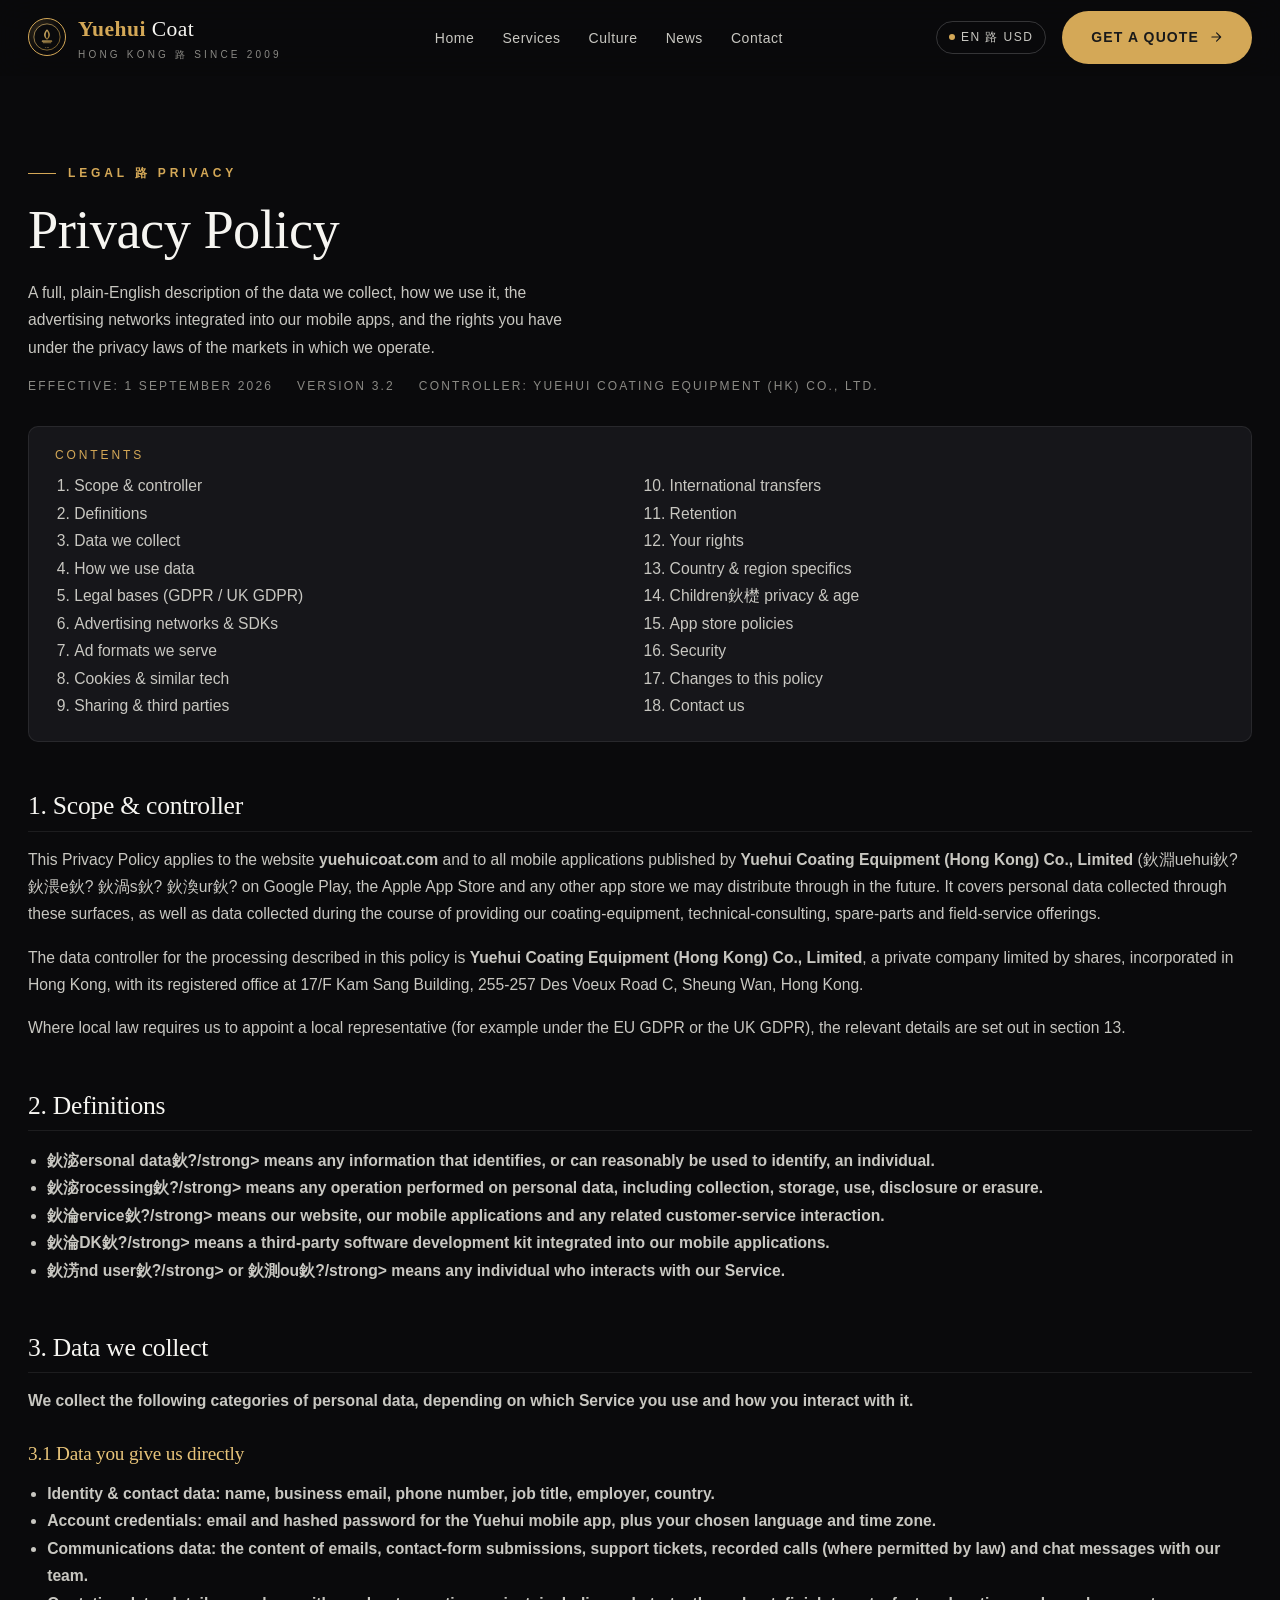
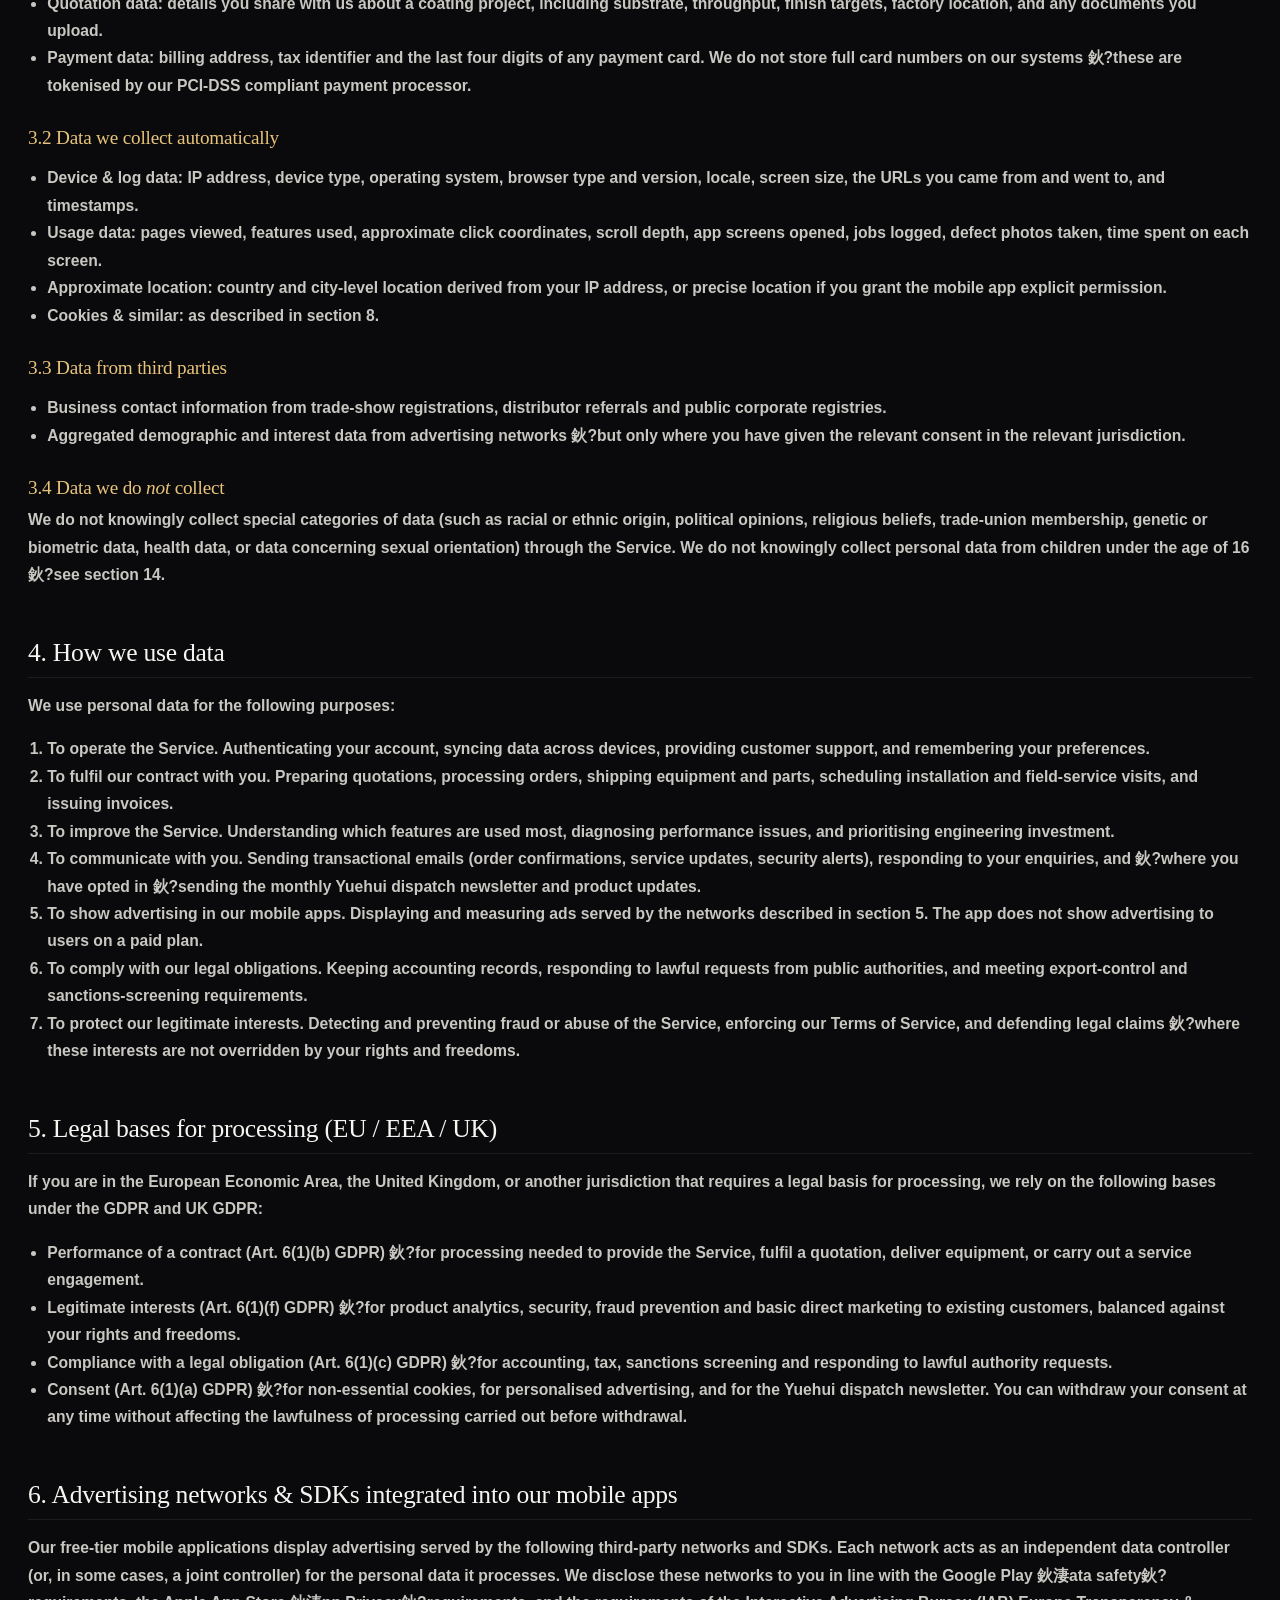
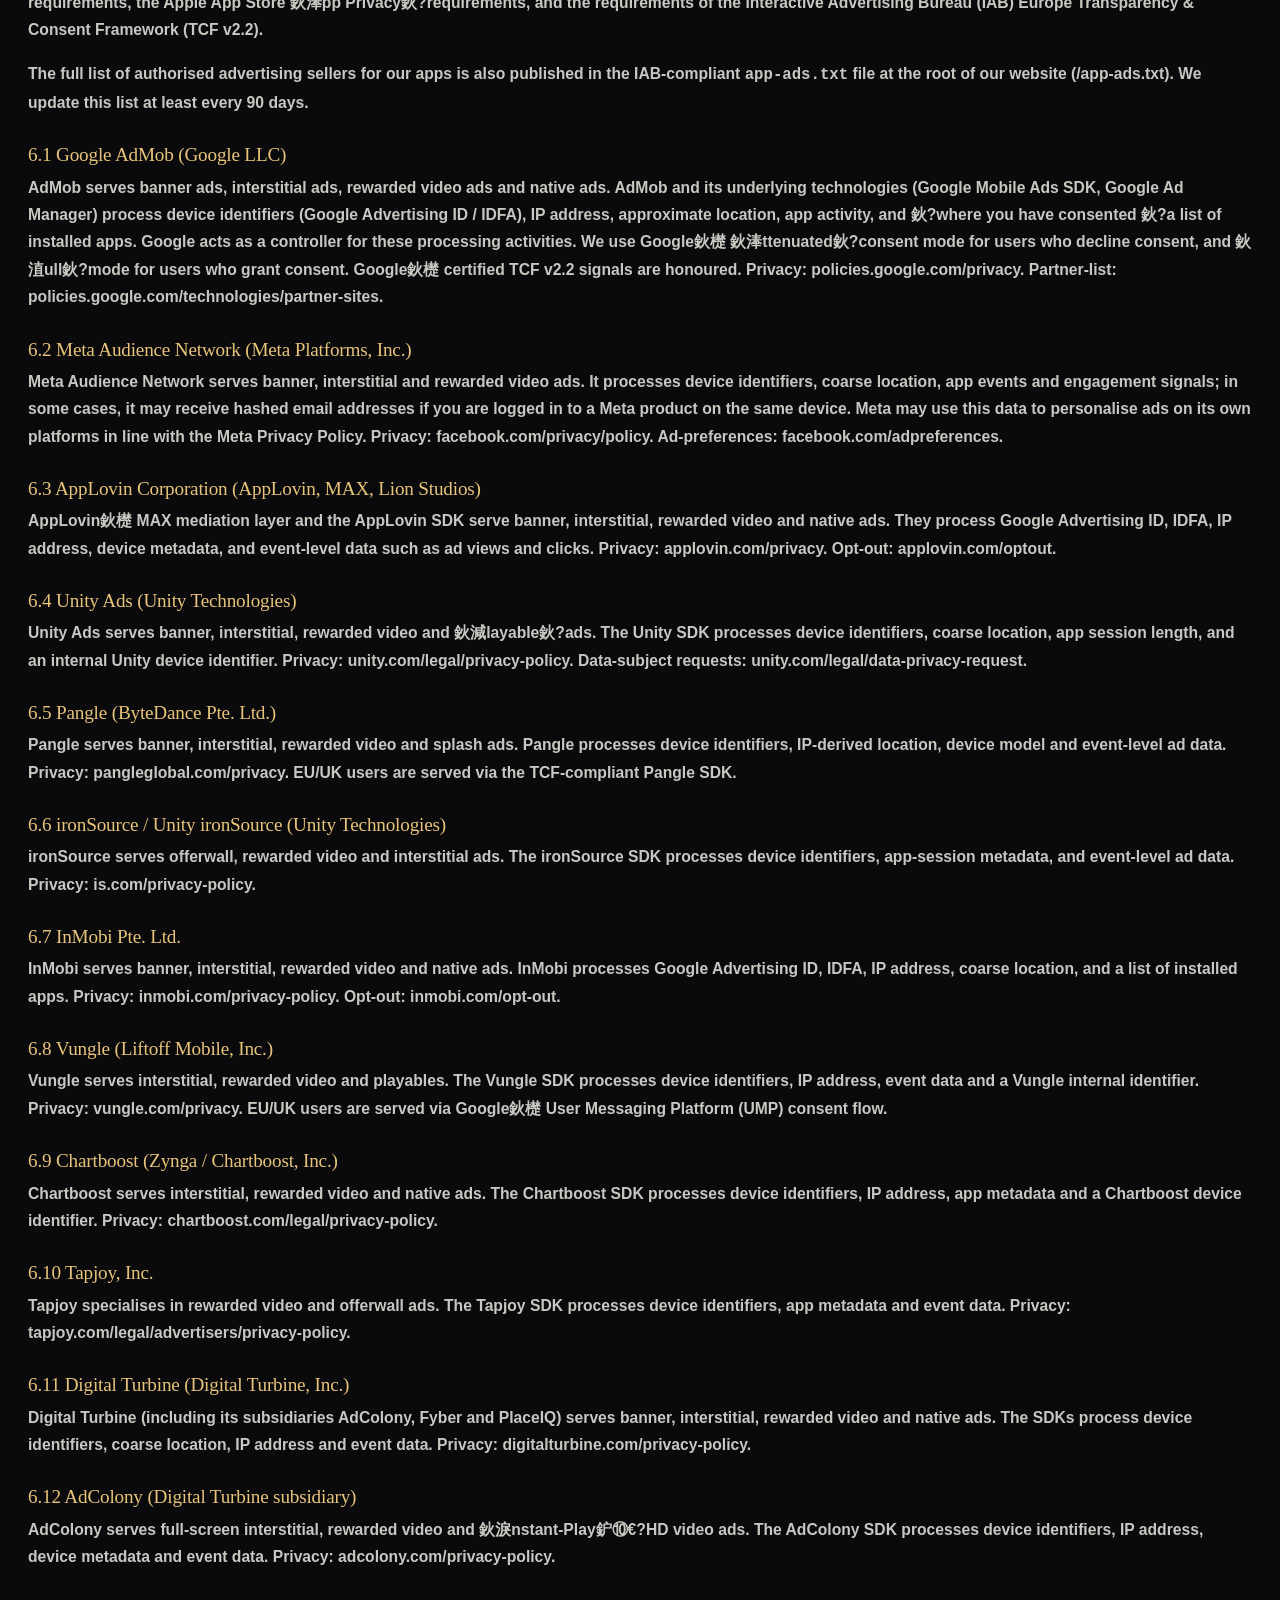
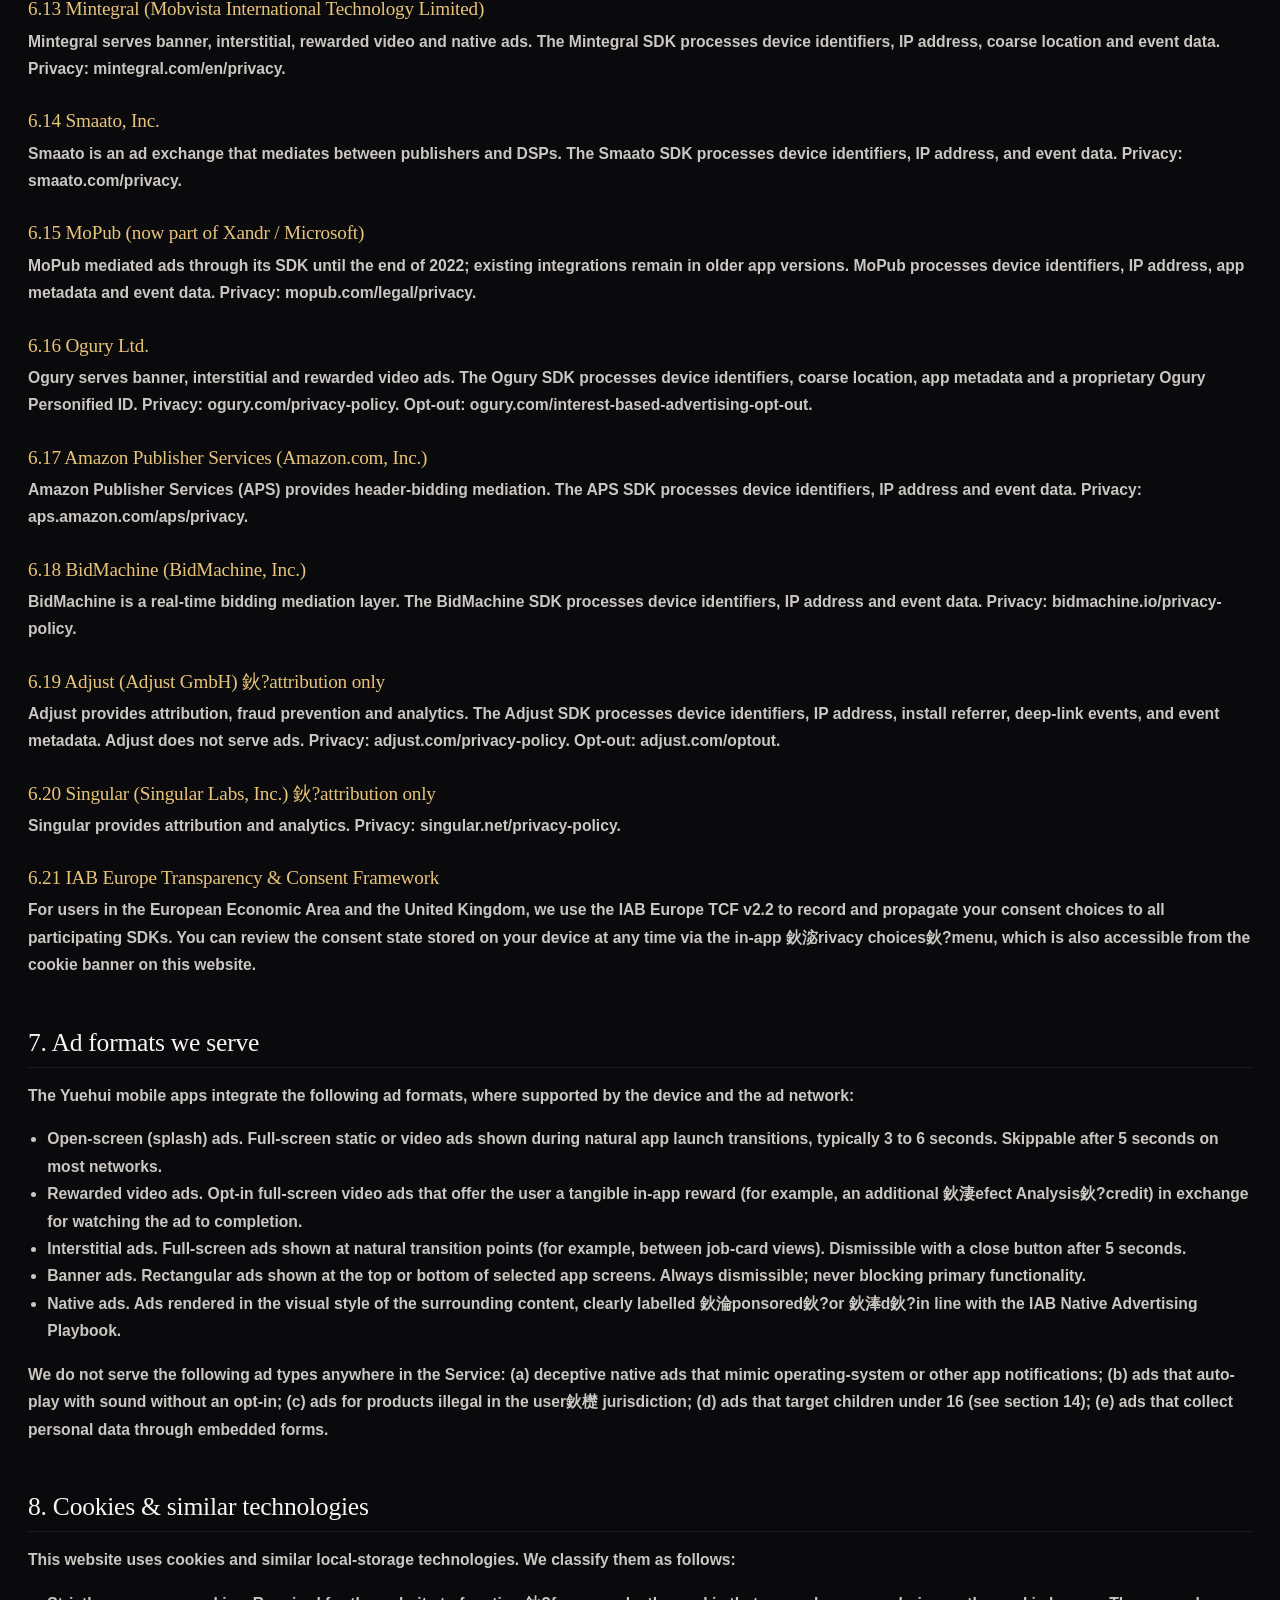
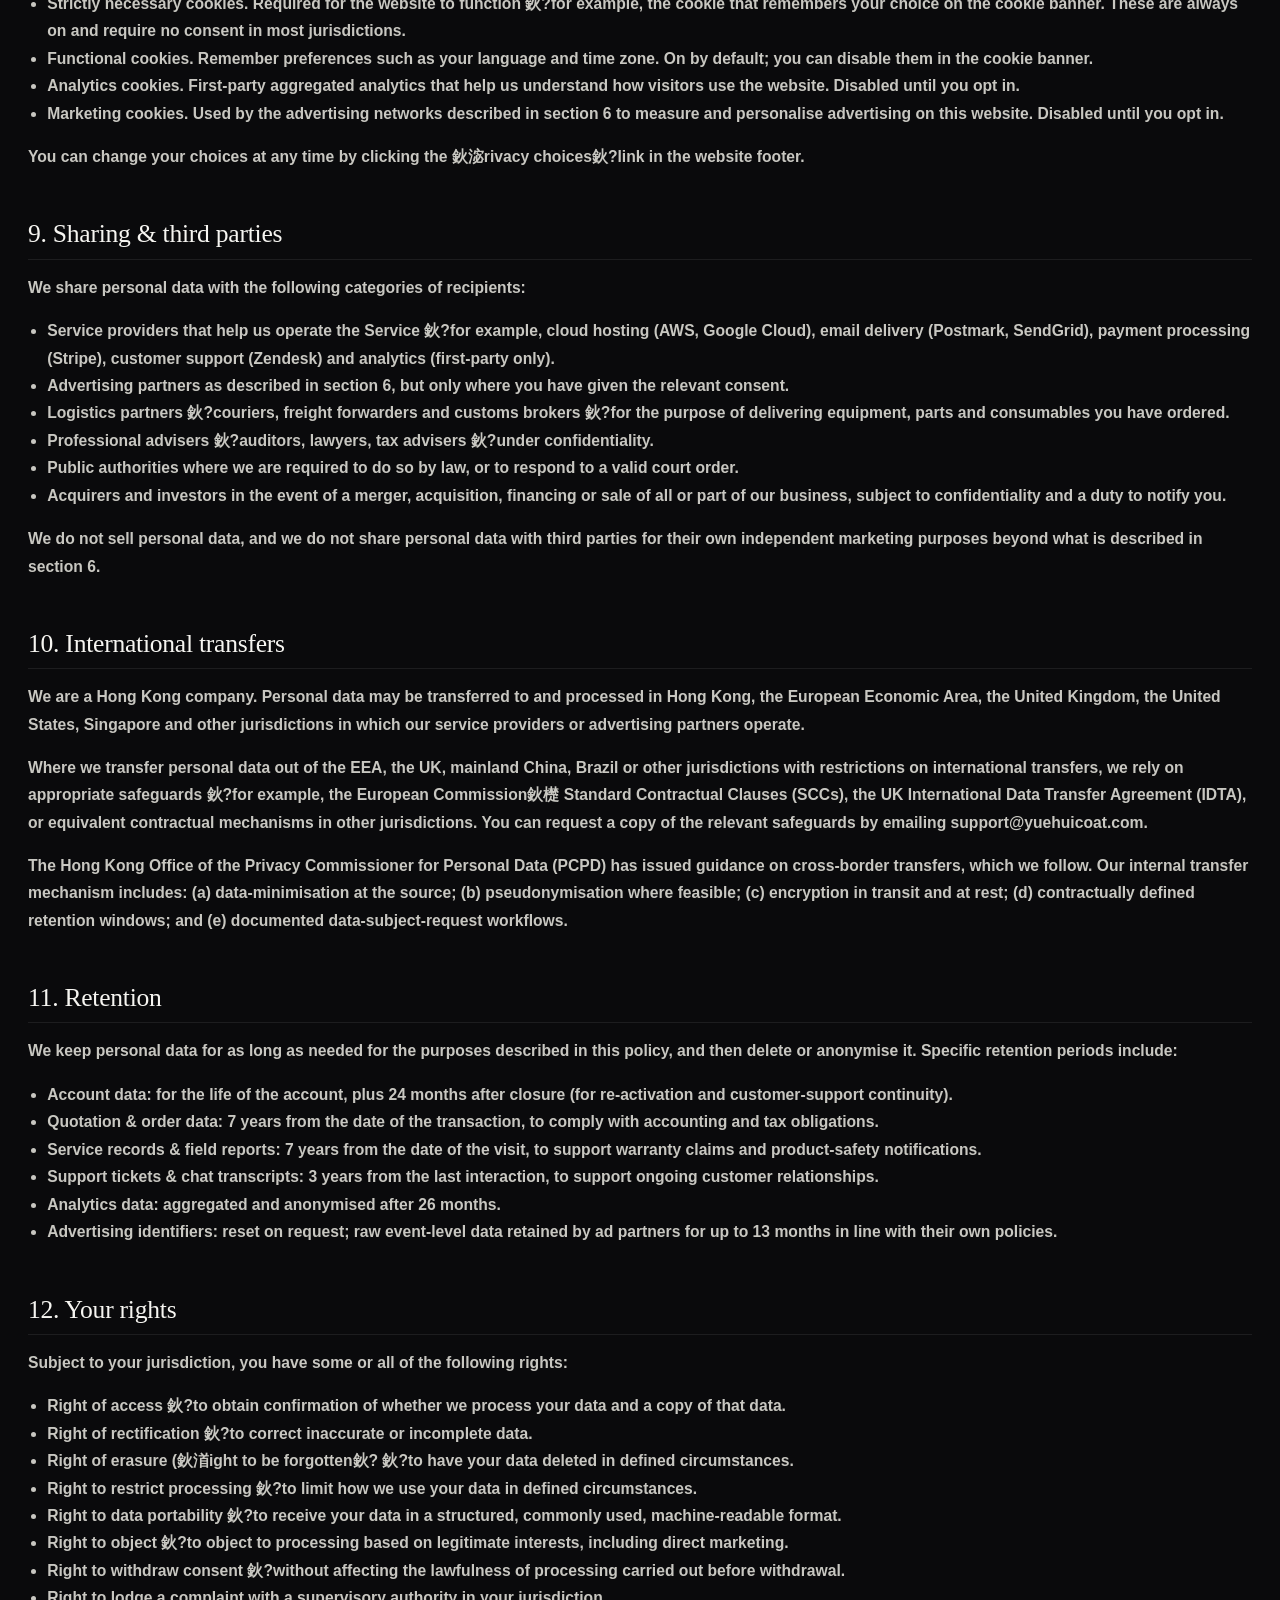
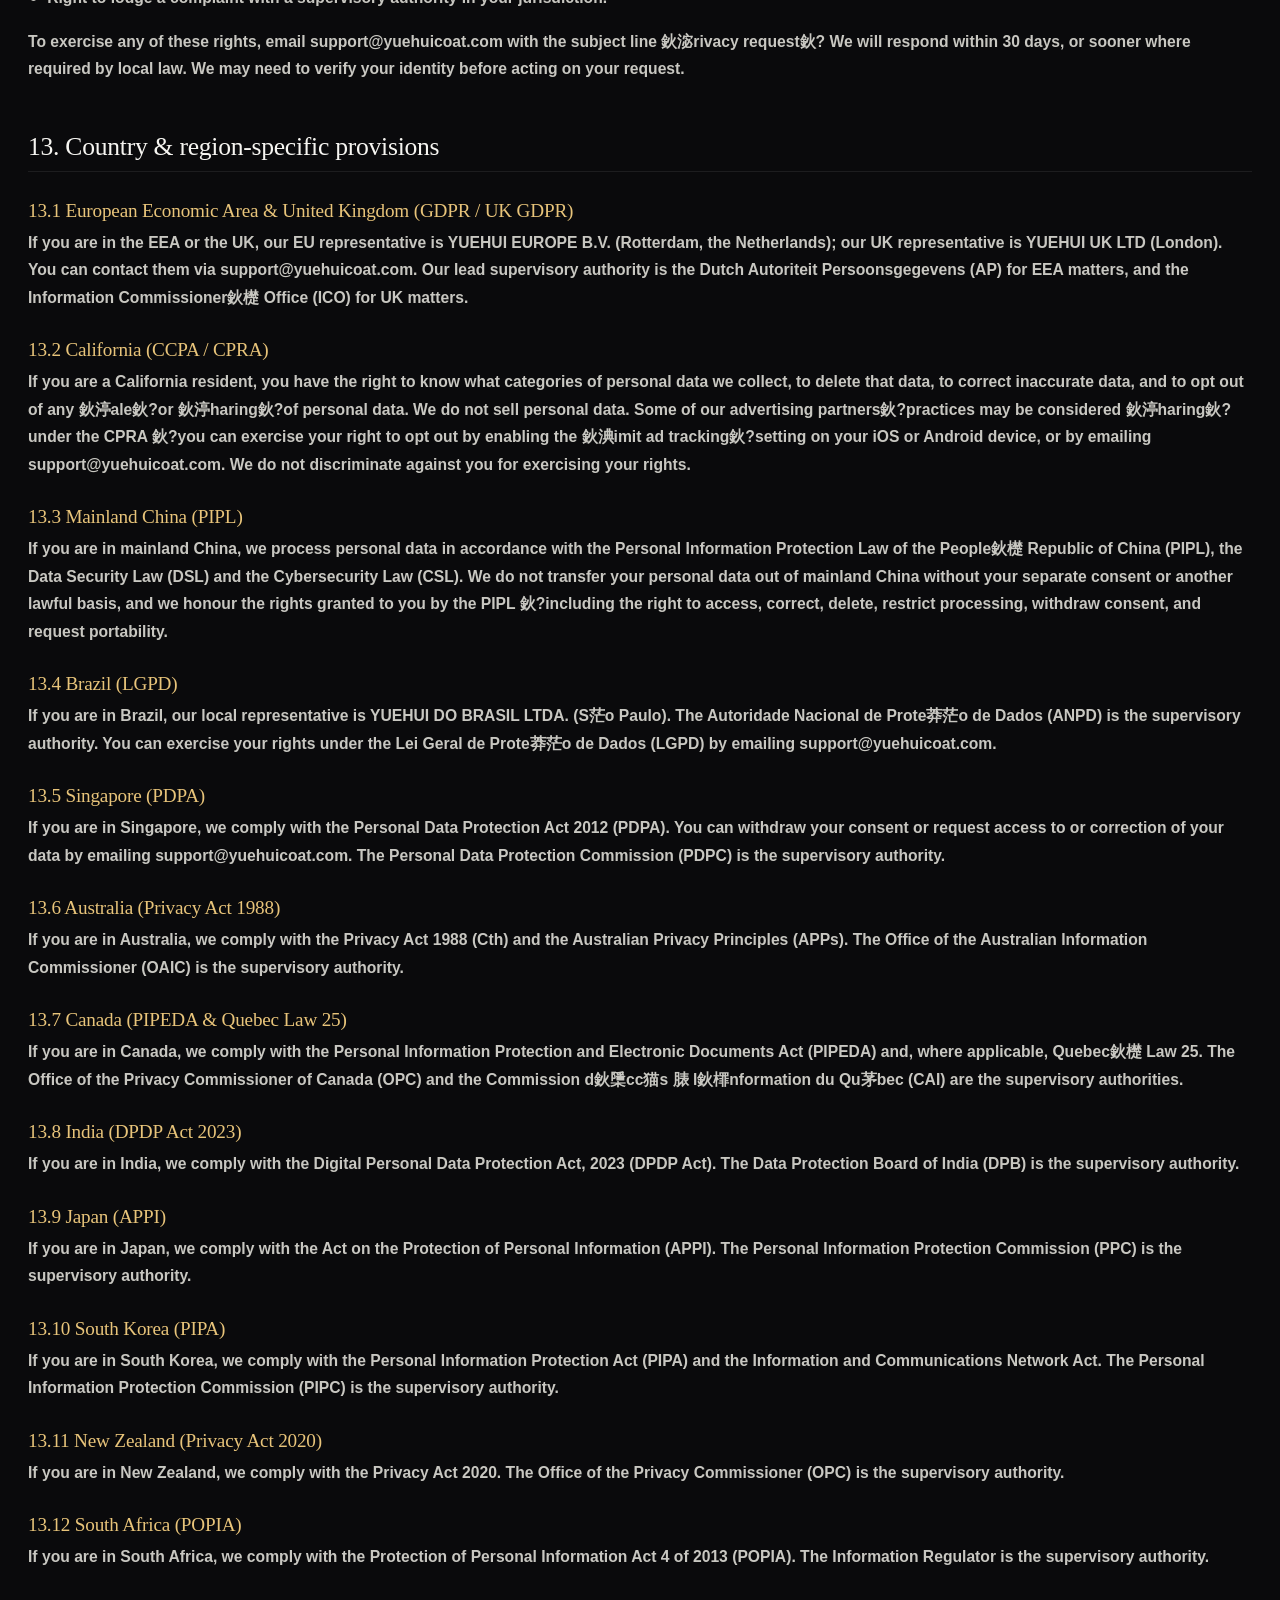
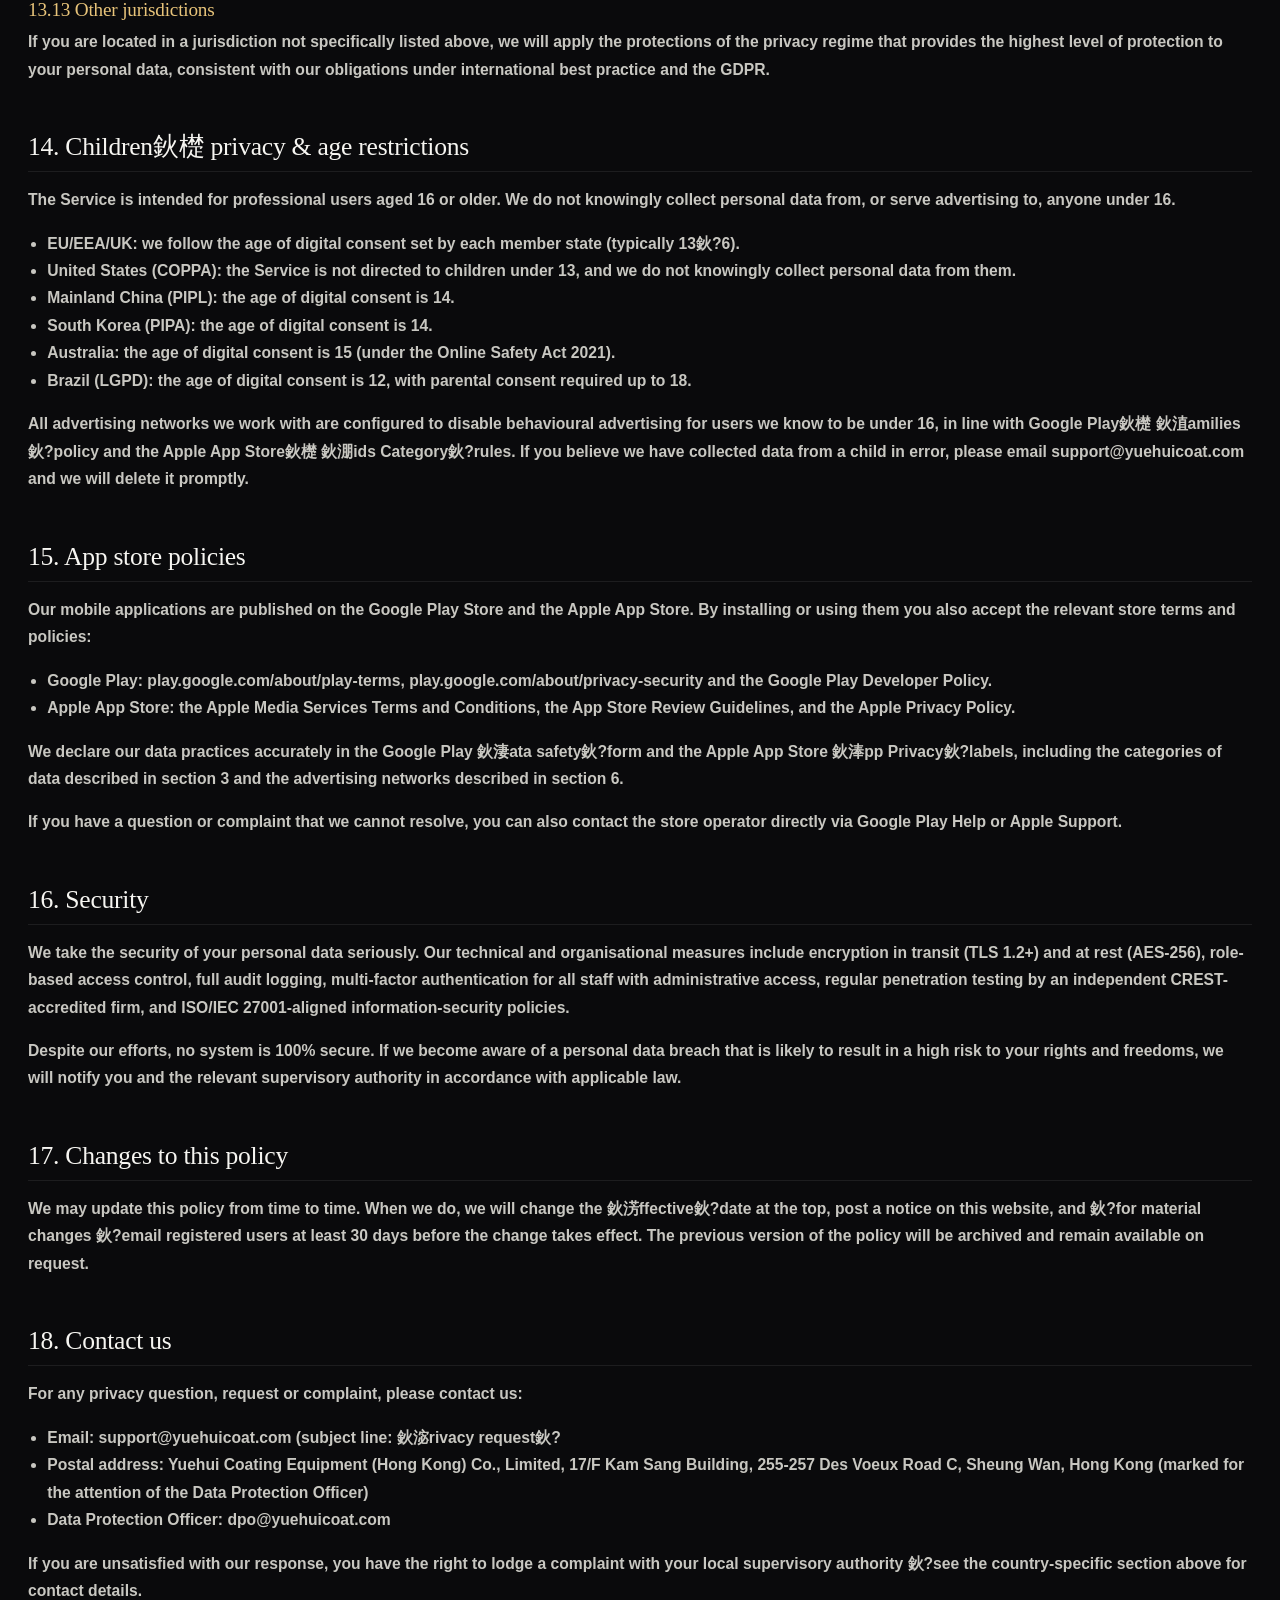
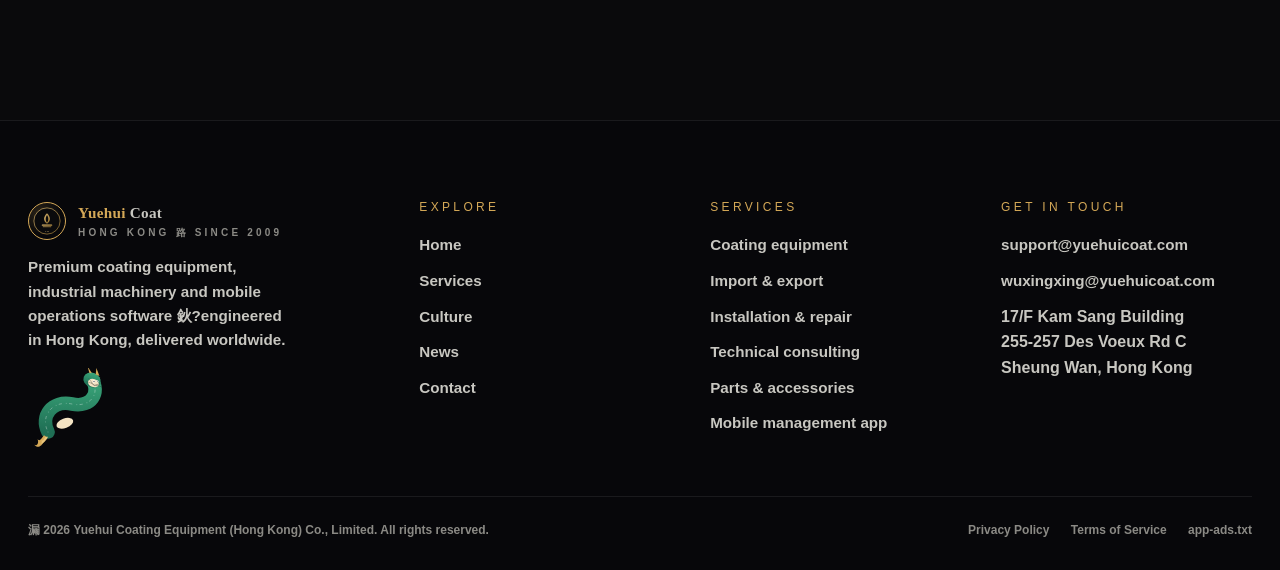
==== commit 70fd8419: "fix: add missing ../ in legal pages asset paths The legal pages were moved one directory deeper (leg" ====
--- a/legal/privacy/index.html
+++ b/legal/privacy/index.html
@@ -1,24 +1,24 @@
-<!doctype html>
+﻿<!doctype html>
 <html lang="en">
 <head>
   <meta charset="utf-8">
   <meta name="viewport" content="width=device-width, initial-scale=1, viewport-fit=cover">
-  <title>Privacy Policy — Yuehui Coating Equipment (Hong Kong) Co., Limited</title>
+  <title>Privacy Policy 鈥?Yuehui Coating Equipment (Hong Kong) Co., Limited</title>
   <meta name="description" content="The full privacy policy of Yuehui Coating Equipment (Hong Kong) Co., Limited. Covers data we collect, how we use it, advertising networks (Google AdMob, Meta Audience Network, AppLovin, Unity Ads, Pangle, InMobi, Vungle, Chartboost, Tapjoy, ironSource, Mintegral, Smaato, AdColony, MoPub, Ogury, Amazon Publisher Services, Digital Turbine and BidMachine) integrated into our mobile apps, cookies, your rights under GDPR, CCPA/CPRA, UK GDPR, PIPL, LGPD, Singapore PDPA, Australia Privacy Act, Canada PIPEDA and India's DPDP Act, age restrictions, app-store policies and how to contact us.">
   <meta name="robots" content="index, follow, max-snippet:-1, max-image-preview:large">
   <meta name="theme-color" content="#0a0a0c">
   <link rel="canonical" href="https://yuehuicoat.com/legal/privacy/">
-  <link rel="icon" type="image/svg+xml" href="../images/favicon.svg">
-  <link rel="apple-touch-icon" href="../images/favicon.svg">
+  <link rel="icon" type="image/svg+xml" href="../../images/favicon.svg">
+  <link rel="apple-touch-icon" href="../../images/favicon.svg">
   <meta property="og:type" content="article">
-  <meta property="og:title" content="Privacy Policy — Yuehui Coating Equipment">
-  <meta property="og:description" content="How we collect, use and share data — and the advertising networks integrated into the Yuehui mobile app.">
+  <meta property="og:title" content="Privacy Policy 鈥?Yuehui Coating Equipment">
+  <meta property="og:description" content="How we collect, use and share data 鈥?and the advertising networks integrated into the Yuehui mobile app.">
   <meta property="og:url" content="https://yuehuicoat.com/legal/privacy/">
   <meta name="twitter:card" content="summary">
   <link rel="preconnect" href="https://fonts.googleapis.com">
   <link rel="preconnect" href="https://fonts.gstatic.com" crossorigin>
   <link href="https://fonts.googleapis.com/css2?family=Cormorant+Garamond:ital,wght@0,400;0,500;0,600;1,400;1,500&family=Inter:wght@300;400;500;600;700&display=swap" rel="stylesheet">
-  <link rel="stylesheet" href="../css/styles.css">
+  <link rel="stylesheet" href="../../css/styles.css">
   <script type="application/ld+json">
   {
     "@context": "https://schema.org",
@@ -32,13 +32,13 @@
   </script>
 </head>
 <body>
-  <div class="boot" aria-hidden="true"><div class="ring"></div><span>Yuehui Coat · Loading</span></div>
+  <div class="boot" aria-hidden="true"><div class="ring"></div><span>Yuehui Coat 路 Loading</span></div>
 
   <header class="site-header" role="banner">
     <div class="container nav">
-      <a class="brand" href="../" aria-label="Yuehui Coating Equipment — Home">
-        <span class="brand-mark"><img src="../images/logo.svg" alt="" width="28" height="28"></span>
-        <span class="brand-name"><strong>Yuehui</strong> Coat<span>Hong Kong · Since 2009</span></span>
+      <a class="brand" href="../" aria-label="Yuehui Coating Equipment 鈥?Home">
+        <span class="brand-mark"><img src="../../images/logo.svg" alt="" width="28" height="28"></span>
+        <span class="brand-name"><strong>Yuehui</strong> Coat<span>Hong Kong 路 Since 2009</span></span>
       </a>
       <nav aria-label="Primary">
         <ul class="nav-links">
@@ -50,7 +50,7 @@
         </ul>
       </nav>
       <div class="nav-cta">
-        <span class="lang-pill">EN · USD</span>
+        <span class="lang-pill">EN 路 USD</span>
         <a class="btn btn-primary" href="../contact/">Get a Quote<svg class="arrow" width="14" height="14" viewBox="0 0 24 24" fill="none" stroke="currentColor" stroke-width="2" stroke-linecap="round" stroke-linejoin="round" aria-hidden="true"><path d="M5 12h14M13 5l7 7-7 7"/></svg></a>
         <button class="menu-toggle" aria-label="Toggle menu" aria-expanded="false"><span></span></button>
       </div>
@@ -60,7 +60,7 @@
   <main id="main" class="legal-shell">
     <div class="container">
       <div data-reveal>
-        <span class="eyebrow">Legal · Privacy</span>
+        <span class="eyebrow">Legal 路 Privacy</span>
         <h1>Privacy Policy</h1>
         <p class="lead">A full, plain-English description of the data we collect, how we use it, the advertising networks integrated into our mobile apps, and the rights you have under the privacy laws of the markets in which we operate.</p>
         <div class="meta">
@@ -85,7 +85,7 @@
             <li><a href="#retention">Retention</a></li>
             <li><a href="#rights">Your rights</a></li>
             <li><a href="#regional">Country &amp; region specifics</a></li>
-            <li><a href="#children">Children’s privacy &amp; age</a></li>
+            <li><a href="#children">Children鈥檚 privacy &amp; age</a></li>
             <li><a href="#stores">App store policies</a></li>
             <li><a href="#security">Security</a></li>
             <li><a href="#changes">Changes to this policy</a></li>
@@ -96,7 +96,7 @@
 
       <section>
         <h2 id="scope">1. Scope &amp; controller</h2>
-        <p>This Privacy Policy applies to the website <strong>yuehuicoat.com</strong> and to all mobile applications published by <strong>Yuehui Coating Equipment (Hong Kong) Co., Limited</strong> (“Yuehui”, “we”, “us”, “our”) on Google Play, the Apple App Store and any other app store we may distribute through in the future. It covers personal data collected through these surfaces, as well as data collected during the course of providing our coating-equipment, technical-consulting, spare-parts and field-service offerings.</p>
+        <p>This Privacy Policy applies to the website <strong>yuehuicoat.com</strong> and to all mobile applications published by <strong>Yuehui Coating Equipment (Hong Kong) Co., Limited</strong> (鈥淵uehui鈥? 鈥渨e鈥? 鈥渦s鈥? 鈥渙ur鈥? on Google Play, the Apple App Store and any other app store we may distribute through in the future. It covers personal data collected through these surfaces, as well as data collected during the course of providing our coating-equipment, technical-consulting, spare-parts and field-service offerings.</p>
         <p>The data controller for the processing described in this policy is <strong>Yuehui Coating Equipment (Hong Kong) Co., Limited</strong>, a private company limited by shares, incorporated in Hong Kong, with its registered office at 17/F Kam Sang Building, 255-257 Des Voeux Road C, Sheung Wan, Hong Kong.</p>
         <p>Where local law requires us to appoint a local representative (for example under the EU GDPR or the UK GDPR), the relevant details are set out in <a href="#regional">section 13</a>.</p>
       </section>
@@ -104,11 +104,11 @@
       <section>
         <h2 id="definitions">2. Definitions</h2>
         <ul>
-          <li><strong>“Personal data”</strong> means any information that identifies, or can reasonably be used to identify, an individual.</li>
-          <li><strong>“Processing”</strong> means any operation performed on personal data, including collection, storage, use, disclosure or erasure.</li>
-          <li><strong>“Service”</strong> means our website, our mobile applications and any related customer-service interaction.</li>
-          <li><strong>“SDK”</strong> means a third-party software development kit integrated into our mobile applications.</li>
-          <li><strong>“End user”</strong> or <strong>“you”</strong> means any individual who interacts with our Service.</li>
+          <li><strong>鈥淧ersonal data鈥?/strong> means any information that identifies, or can reasonably be used to identify, an individual.</li>
+          <li><strong>鈥淧rocessing鈥?/strong> means any operation performed on personal data, including collection, storage, use, disclosure or erasure.</li>
+          <li><strong>鈥淪ervice鈥?/strong> means our website, our mobile applications and any related customer-service interaction.</li>
+          <li><strong>鈥淪DK鈥?/strong> means a third-party software development kit integrated into our mobile applications.</li>
+          <li><strong>鈥淓nd user鈥?/strong> or <strong>鈥測ou鈥?/strong> means any individual who interacts with our Service.</li>
         </ul>
       </section>
 
@@ -122,7 +122,7 @@
           <li><strong>Account credentials:</strong> email and hashed password for the Yuehui mobile app, plus your chosen language and time zone.</li>
           <li><strong>Communications data:</strong> the content of emails, contact-form submissions, support tickets, recorded calls (where permitted by law) and chat messages with our team.</li>
           <li><strong>Quotation data:</strong> details you share with us about a coating project, including substrate, throughput, finish targets, factory location, and any documents you upload.</li>
-          <li><strong>Payment data:</strong> billing address, tax identifier and the last four digits of any payment card. We do not store full card numbers on our systems — these are tokenised by our PCI-DSS compliant payment processor.</li>
+          <li><strong>Payment data:</strong> billing address, tax identifier and the last four digits of any payment card. We do not store full card numbers on our systems 鈥?these are tokenised by our PCI-DSS compliant payment processor.</li>
         </ul>
 
         <h3>3.2 Data we collect automatically</h3>
@@ -136,11 +136,11 @@
         <h3>3.3 Data from third parties</h3>
         <ul>
           <li>Business contact information from trade-show registrations, distributor referrals and public corporate registries.</li>
-          <li>Aggregated demographic and interest data from advertising networks — but only where you have given the relevant consent in the relevant jurisdiction.</li>
+          <li>Aggregated demographic and interest data from advertising networks 鈥?but only where you have given the relevant consent in the relevant jurisdiction.</li>
         </ul>
 
         <h3>3.4 Data we do <em>not</em> collect</h3>
-        <p>We do not knowingly collect special categories of data (such as racial or ethnic origin, political opinions, religious beliefs, trade-union membership, genetic or biometric data, health data, or data concerning sexual orientation) through the Service. We do not knowingly collect personal data from children under the age of 16 — see <a href="#children">section 14</a>.</p>
+        <p>We do not knowingly collect special categories of data (such as racial or ethnic origin, political opinions, religious beliefs, trade-union membership, genetic or biometric data, health data, or data concerning sexual orientation) through the Service. We do not knowingly collect personal data from children under the age of 16 鈥?see <a href="#children">section 14</a>.</p>
       </section>
 
       <section>
@@ -150,10 +150,10 @@
           <li><strong>To operate the Service.</strong> Authenticating your account, syncing data across devices, providing customer support, and remembering your preferences.</li>
           <li><strong>To fulfil our contract with you.</strong> Preparing quotations, processing orders, shipping equipment and parts, scheduling installation and field-service visits, and issuing invoices.</li>
           <li><strong>To improve the Service.</strong> Understanding which features are used most, diagnosing performance issues, and prioritising engineering investment.</li>
-          <li><strong>To communicate with you.</strong> Sending transactional emails (order confirmations, service updates, security alerts), responding to your enquiries, and — where you have opted in — sending the monthly Yuehui dispatch newsletter and product updates.</li>
+          <li><strong>To communicate with you.</strong> Sending transactional emails (order confirmations, service updates, security alerts), responding to your enquiries, and 鈥?where you have opted in 鈥?sending the monthly Yuehui dispatch newsletter and product updates.</li>
           <li><strong>To show advertising in our mobile apps.</strong> Displaying and measuring ads served by the networks described in <a href="#ads">section 5</a>. The app does not show advertising to users on a paid plan.</li>
           <li><strong>To comply with our legal obligations.</strong> Keeping accounting records, responding to lawful requests from public authorities, and meeting export-control and sanctions-screening requirements.</li>
-          <li><strong>To protect our legitimate interests.</strong> Detecting and preventing fraud or abuse of the Service, enforcing our Terms of Service, and defending legal claims — where these interests are not overridden by your rights and freedoms.</li>
+          <li><strong>To protect our legitimate interests.</strong> Detecting and preventing fraud or abuse of the Service, enforcing our Terms of Service, and defending legal claims 鈥?where these interests are not overridden by your rights and freedoms.</li>
         </ol>
       </section>
 
@@ -161,29 +161,29 @@
         <h2 id="legal">5. Legal bases for processing (EU / EEA / UK)</h2>
         <p>If you are in the European Economic Area, the United Kingdom, or another jurisdiction that requires a legal basis for processing, we rely on the following bases under the GDPR and UK GDPR:</p>
         <ul>
-          <li><strong>Performance of a contract</strong> (Art. 6(1)(b) GDPR) — for processing needed to provide the Service, fulfil a quotation, deliver equipment, or carry out a service engagement.</li>
-          <li><strong>Legitimate interests</strong> (Art. 6(1)(f) GDPR) — for product analytics, security, fraud prevention and basic direct marketing to existing customers, balanced against your rights and freedoms.</li>
-          <li><strong>Compliance with a legal obligation</strong> (Art. 6(1)(c) GDPR) — for accounting, tax, sanctions screening and responding to lawful authority requests.</li>
-          <li><strong>Consent</strong> (Art. 6(1)(a) GDPR) — for non-essential cookies, for personalised advertising, and for the Yuehui dispatch newsletter. You can withdraw your consent at any time without affecting the lawfulness of processing carried out before withdrawal.</li>
+          <li><strong>Performance of a contract</strong> (Art. 6(1)(b) GDPR) 鈥?for processing needed to provide the Service, fulfil a quotation, deliver equipment, or carry out a service engagement.</li>
+          <li><strong>Legitimate interests</strong> (Art. 6(1)(f) GDPR) 鈥?for product analytics, security, fraud prevention and basic direct marketing to existing customers, balanced against your rights and freedoms.</li>
+          <li><strong>Compliance with a legal obligation</strong> (Art. 6(1)(c) GDPR) 鈥?for accounting, tax, sanctions screening and responding to lawful authority requests.</li>
+          <li><strong>Consent</strong> (Art. 6(1)(a) GDPR) 鈥?for non-essential cookies, for personalised advertising, and for the Yuehui dispatch newsletter. You can withdraw your consent at any time without affecting the lawfulness of processing carried out before withdrawal.</li>
         </ul>
       </section>
 
       <section>
         <h2 id="ads">6. Advertising networks &amp; SDKs integrated into our mobile apps</h2>
-        <p>Our free-tier mobile applications display advertising served by the following third-party networks and SDKs. Each network acts as an independent data controller (or, in some cases, a joint controller) for the personal data it processes. We disclose these networks to you in line with the Google Play “Data safety” requirements, the Apple App Store “App Privacy” requirements, and the requirements of the Interactive Advertising Bureau (IAB) Europe Transparency &amp; Consent Framework (TCF v2.2).</p>
+        <p>Our free-tier mobile applications display advertising served by the following third-party networks and SDKs. Each network acts as an independent data controller (or, in some cases, a joint controller) for the personal data it processes. We disclose these networks to you in line with the Google Play 鈥淒ata safety鈥?requirements, the Apple App Store 鈥淎pp Privacy鈥?requirements, and the requirements of the Interactive Advertising Bureau (IAB) Europe Transparency &amp; Consent Framework (TCF v2.2).</p>
         <p>The full list of authorised advertising sellers for our apps is also published in the IAB-compliant <code>app-ads.txt</code> file at the root of our website (<a href="../app-ads.txt">/app-ads.txt</a>). We update this list at least every 90 days.</p>
 
         <h3>6.1 Google AdMob (Google LLC)</h3>
-        <p>AdMob serves banner ads, interstitial ads, rewarded video ads and native ads. AdMob and its underlying technologies (Google Mobile Ads SDK, Google Ad Manager) process device identifiers (Google Advertising ID / IDFA), IP address, approximate location, app activity, and — where you have consented — a list of installed apps. Google acts as a controller for these processing activities. We use Google’s “Attenuated” consent mode for users who decline consent, and “Full” mode for users who grant consent. Google’s certified TCF v2.2 signals are honoured. Privacy: <a href="https://policies.google.com/privacy" rel="noopener noreferrer" target="_blank">policies.google.com/privacy</a>. Partner-list: <a href="https://policies.google.com/technologies/partner-sites" rel="noopener noreferrer" target="_blank">policies.google.com/technologies/partner-sites</a>.</p>
+        <p>AdMob serves banner ads, interstitial ads, rewarded video ads and native ads. AdMob and its underlying technologies (Google Mobile Ads SDK, Google Ad Manager) process device identifiers (Google Advertising ID / IDFA), IP address, approximate location, app activity, and 鈥?where you have consented 鈥?a list of installed apps. Google acts as a controller for these processing activities. We use Google鈥檚 鈥淎ttenuated鈥?consent mode for users who decline consent, and 鈥淔ull鈥?mode for users who grant consent. Google鈥檚 certified TCF v2.2 signals are honoured. Privacy: <a href="https://policies.google.com/privacy" rel="noopener noreferrer" target="_blank">policies.google.com/privacy</a>. Partner-list: <a href="https://policies.google.com/technologies/partner-sites" rel="noopener noreferrer" target="_blank">policies.google.com/technologies/partner-sites</a>.</p>
 
         <h3>6.2 Meta Audience Network (Meta Platforms, Inc.)</h3>
         <p>Meta Audience Network serves banner, interstitial and rewarded video ads. It processes device identifiers, coarse location, app events and engagement signals; in some cases, it may receive hashed email addresses if you are logged in to a Meta product on the same device. Meta may use this data to personalise ads on its own platforms in line with the Meta Privacy Policy. Privacy: <a href="https://www.facebook.com/privacy/policy/" rel="noopener noreferrer" target="_blank">facebook.com/privacy/policy</a>. Ad-preferences: <a href="https://www.facebook.com/adpreferences" rel="noopener noreferrer" target="_blank">facebook.com/adpreferences</a>.</p>
 
         <h3>6.3 AppLovin Corporation (AppLovin, MAX, Lion Studios)</h3>
-        <p>AppLovin’s MAX mediation layer and the AppLovin SDK serve banner, interstitial, rewarded video and native ads. They process Google Advertising ID, IDFA, IP address, device metadata, and event-level data such as ad views and clicks. Privacy: <a href="https://www.applovin.com/privacy/" rel="noopener noreferrer" target="_blank">applovin.com/privacy</a>. Opt-out: <a href="https://www.applovin.com/optout/" rel="noopener noreferrer" target="_blank">applovin.com/optout</a>.</p>
+        <p>AppLovin鈥檚 MAX mediation layer and the AppLovin SDK serve banner, interstitial, rewarded video and native ads. They process Google Advertising ID, IDFA, IP address, device metadata, and event-level data such as ad views and clicks. Privacy: <a href="https://www.applovin.com/privacy/" rel="noopener noreferrer" target="_blank">applovin.com/privacy</a>. Opt-out: <a href="https://www.applovin.com/optout/" rel="noopener noreferrer" target="_blank">applovin.com/optout</a>.</p>
 
         <h3>6.4 Unity Ads (Unity Technologies)</h3>
-        <p>Unity Ads serves banner, interstitial, rewarded video and “playable” ads. The Unity SDK processes device identifiers, coarse location, app session length, and an internal Unity device identifier. Privacy: <a href="https://unity.com/legal/privacy-policy" rel="noopener noreferrer" target="_blank">unity.com/legal/privacy-policy</a>. Data-subject requests: <a href="https://unity.com/legal/data-privacy-request" rel="noopener noreferrer" target="_blank">unity.com/legal/data-privacy-request</a>.</p>
+        <p>Unity Ads serves banner, interstitial, rewarded video and 鈥減layable鈥?ads. The Unity SDK processes device identifiers, coarse location, app session length, and an internal Unity device identifier. Privacy: <a href="https://unity.com/legal/privacy-policy" rel="noopener noreferrer" target="_blank">unity.com/legal/privacy-policy</a>. Data-subject requests: <a href="https://unity.com/legal/data-privacy-request" rel="noopener noreferrer" target="_blank">unity.com/legal/data-privacy-request</a>.</p>
 
         <h3>6.5 Pangle (ByteDance Pte. Ltd.)</h3>
         <p>Pangle serves banner, interstitial, rewarded video and splash ads. Pangle processes device identifiers, IP-derived location, device model and event-level ad data. Privacy: <a href="https://www.pangleglobal.com/privacy" rel="noopener noreferrer" target="_blank">pangleglobal.com/privacy</a>. EU/UK users are served via the TCF-compliant Pangle SDK.</p>
@@ -195,7 +195,7 @@
         <p>InMobi serves banner, interstitial, rewarded video and native ads. InMobi processes Google Advertising ID, IDFA, IP address, coarse location, and a list of installed apps. Privacy: <a href="https://www.inmobi.com/privacy-policy" rel="noopener noreferrer" target="_blank">inmobi.com/privacy-policy</a>. Opt-out: <a href="https://www.inmobi.com/opt-out/" rel="noopener noreferrer" target="_blank">inmobi.com/opt-out</a>.</p>
 
         <h3>6.8 Vungle (Liftoff Mobile, Inc.)</h3>
-        <p>Vungle serves interstitial, rewarded video and playables. The Vungle SDK processes device identifiers, IP address, event data and a Vungle internal identifier. Privacy: <a href="https://vungle.com/privacy/" rel="noopener noreferrer" target="_blank">vungle.com/privacy</a>. EU/UK users are served via Google’s User Messaging Platform (UMP) consent flow.</p>
+        <p>Vungle serves interstitial, rewarded video and playables. The Vungle SDK processes device identifiers, IP address, event data and a Vungle internal identifier. Privacy: <a href="https://vungle.com/privacy/" rel="noopener noreferrer" target="_blank">vungle.com/privacy</a>. EU/UK users are served via Google鈥檚 User Messaging Platform (UMP) consent flow.</p>
 
         <h3>6.9 Chartboost (Zynga / Chartboost, Inc.)</h3>
         <p>Chartboost serves interstitial, rewarded video and native ads. The Chartboost SDK processes device identifiers, IP address, app metadata and a Chartboost device identifier. Privacy: <a href="https://www.chartboost.com/legal/privacy-policy/" rel="noopener noreferrer" target="_blank">chartboost.com/legal/privacy-policy</a>.</p>
@@ -207,7 +207,7 @@
         <p>Digital Turbine (including its subsidiaries AdColony, Fyber and PlaceIQ) serves banner, interstitial, rewarded video and native ads. The SDKs process device identifiers, coarse location, IP address and event data. Privacy: <a href="https://www.digitalturbine.com/privacy-policy/" rel="noopener noreferrer" target="_blank">digitalturbine.com/privacy-policy</a>.</p>
 
         <h3>6.12 AdColony (Digital Turbine subsidiary)</h3>
-        <p>AdColony serves full-screen interstitial, rewarded video and “Instant-Play™” HD video ads. The AdColony SDK processes device identifiers, IP address, device metadata and event data. Privacy: <a href="https://www.adcolony.com/privacy-policy/" rel="noopener noreferrer" target="_blank">adcolony.com/privacy-policy</a>.</p>
+        <p>AdColony serves full-screen interstitial, rewarded video and 鈥淚nstant-Play鈩⑩€?HD video ads. The AdColony SDK processes device identifiers, IP address, device metadata and event data. Privacy: <a href="https://www.adcolony.com/privacy-policy/" rel="noopener noreferrer" target="_blank">adcolony.com/privacy-policy</a>.</p>
 
         <h3>6.13 Mintegral (Mobvista International Technology Limited)</h3>
         <p>Mintegral serves banner, interstitial, rewarded video and native ads. The Mintegral SDK processes device identifiers, IP address, coarse location and event data. Privacy: <a href="https://www.mintegral.com/en/privacy" rel="noopener noreferrer" target="_blank">mintegral.com/en/privacy</a>.</p>
@@ -227,14 +227,14 @@
         <h3>6.18 BidMachine (BidMachine, Inc.)</h3>
         <p>BidMachine is a real-time bidding mediation layer. The BidMachine SDK processes device identifiers, IP address and event data. Privacy: <a href="https://bidmachine.io/privacy-policy/" rel="noopener noreferrer" target="_blank">bidmachine.io/privacy-policy</a>.</p>
 
-        <h3>6.19 Adjust (Adjust GmbH) — attribution only</h3>
+        <h3>6.19 Adjust (Adjust GmbH) 鈥?attribution only</h3>
         <p>Adjust provides attribution, fraud prevention and analytics. The Adjust SDK processes device identifiers, IP address, install referrer, deep-link events, and event metadata. Adjust does not serve ads. Privacy: <a href="https://www.adjust.com/privacy-policy/" rel="noopener noreferrer" target="_blank">adjust.com/privacy-policy</a>. Opt-out: <a href="https://www.adjust.com/optout/" rel="noopener noreferrer" target="_blank">adjust.com/optout</a>.</p>
 
-        <h3>6.20 Singular (Singular Labs, Inc.) — attribution only</h3>
+        <h3>6.20 Singular (Singular Labs, Inc.) 鈥?attribution only</h3>
         <p>Singular provides attribution and analytics. Privacy: <a href="https://www.singular.net/privacy-policy/" rel="noopener noreferrer" target="_blank">singular.net/privacy-policy</a>.</p>
 
         <h3>6.21 IAB Europe Transparency &amp; Consent Framework</h3>
-        <p>For users in the European Economic Area and the United Kingdom, we use the IAB Europe TCF v2.2 to record and propagate your consent choices to all participating SDKs. You can review the consent state stored on your device at any time via the in-app “Privacy choices” menu, which is also accessible from the cookie banner on this website.</p>
+        <p>For users in the European Economic Area and the United Kingdom, we use the IAB Europe TCF v2.2 to record and propagate your consent choices to all participating SDKs. You can review the consent state stored on your device at any time via the in-app 鈥淧rivacy choices鈥?menu, which is also accessible from the cookie banner on this website.</p>
       </section>
 
       <section>
@@ -242,34 +242,34 @@
         <p>The Yuehui mobile apps integrate the following ad formats, where supported by the device and the ad network:</p>
         <ul>
           <li><strong>Open-screen (splash) ads.</strong> Full-screen static or video ads shown during natural app launch transitions, typically 3 to 6 seconds. Skippable after 5 seconds on most networks.</li>
-          <li><strong>Rewarded video ads.</strong> Opt-in full-screen video ads that offer the user a tangible in-app reward (for example, an additional “Defect Analysis” credit) in exchange for watching the ad to completion.</li>
+          <li><strong>Rewarded video ads.</strong> Opt-in full-screen video ads that offer the user a tangible in-app reward (for example, an additional 鈥淒efect Analysis鈥?credit) in exchange for watching the ad to completion.</li>
           <li><strong>Interstitial ads.</strong> Full-screen ads shown at natural transition points (for example, between job-card views). Dismissible with a close button after 5 seconds.</li>
           <li><strong>Banner ads.</strong> Rectangular ads shown at the top or bottom of selected app screens. Always dismissible; never blocking primary functionality.</li>
-          <li><strong>Native ads.</strong> Ads rendered in the visual style of the surrounding content, clearly labelled “Sponsored” or “Ad” in line with the IAB Native Advertising Playbook.</li>
-        </ul>
-        <p>We <strong>do not</strong> serve the following ad types anywhere in the Service: (a) deceptive native ads that mimic operating-system or other app notifications; (b) ads that auto-play with sound without an opt-in; (c) ads for products illegal in the user’s jurisdiction; (d) ads that target children under 16 (see <a href="#children">section 14</a>); (e) ads that collect personal data through embedded forms.</p>
+          <li><strong>Native ads.</strong> Ads rendered in the visual style of the surrounding content, clearly labelled 鈥淪ponsored鈥?or 鈥淎d鈥?in line with the IAB Native Advertising Playbook.</li>
+        </ul>
+        <p>We <strong>do not</strong> serve the following ad types anywhere in the Service: (a) deceptive native ads that mimic operating-system or other app notifications; (b) ads that auto-play with sound without an opt-in; (c) ads for products illegal in the user鈥檚 jurisdiction; (d) ads that target children under 16 (see <a href="#children">section 14</a>); (e) ads that collect personal data through embedded forms.</p>
       </section>
 
       <section>
         <h2 id="cookies">8. Cookies &amp; similar technologies</h2>
         <p>This website uses cookies and similar local-storage technologies. We classify them as follows:</p>
         <ul>
-          <li><strong>Strictly necessary cookies.</strong> Required for the website to function — for example, the cookie that remembers your choice on the cookie banner. These are always on and require no consent in most jurisdictions.</li>
+          <li><strong>Strictly necessary cookies.</strong> Required for the website to function 鈥?for example, the cookie that remembers your choice on the cookie banner. These are always on and require no consent in most jurisdictions.</li>
           <li><strong>Functional cookies.</strong> Remember preferences such as your language and time zone. On by default; you can disable them in the cookie banner.</li>
           <li><strong>Analytics cookies.</strong> First-party aggregated analytics that help us understand how visitors use the website. Disabled until you opt in.</li>
           <li><strong>Marketing cookies.</strong> Used by the advertising networks described in <a href="#ads">section 6</a> to measure and personalise advertising on this website. Disabled until you opt in.</li>
         </ul>
-        <p>You can change your choices at any time by clicking the “Privacy choices” link in the website footer.</p>
+        <p>You can change your choices at any time by clicking the 鈥淧rivacy choices鈥?link in the website footer.</p>
       </section>
 
       <section>
         <h2 id="third">9. Sharing &amp; third parties</h2>
         <p>We share personal data with the following categories of recipients:</p>
         <ul>
-          <li><strong>Service providers</strong> that help us operate the Service — for example, cloud hosting (AWS, Google Cloud), email delivery (Postmark, SendGrid), payment processing (Stripe), customer support (Zendesk) and analytics (first-party only).</li>
+          <li><strong>Service providers</strong> that help us operate the Service 鈥?for example, cloud hosting (AWS, Google Cloud), email delivery (Postmark, SendGrid), payment processing (Stripe), customer support (Zendesk) and analytics (first-party only).</li>
           <li><strong>Advertising partners</strong> as described in <a href="#ads">section 6</a>, but only where you have given the relevant consent.</li>
-          <li><strong>Logistics partners</strong> — couriers, freight forwarders and customs brokers — for the purpose of delivering equipment, parts and consumables you have ordered.</li>
-          <li><strong>Professional advisers</strong> — auditors, lawyers, tax advisers — under confidentiality.</li>
+          <li><strong>Logistics partners</strong> 鈥?couriers, freight forwarders and customs brokers 鈥?for the purpose of delivering equipment, parts and consumables you have ordered.</li>
+          <li><strong>Professional advisers</strong> 鈥?auditors, lawyers, tax advisers 鈥?under confidentiality.</li>
           <li><strong>Public authorities</strong> where we are required to do so by law, or to respond to a valid court order.</li>
           <li><strong>Acquirers and investors</strong> in the event of a merger, acquisition, financing or sale of all or part of our business, subject to confidentiality and a duty to notify you.</li>
         </ul>
@@ -279,7 +279,7 @@
       <section>
         <h2 id="transfers">10. International transfers</h2>
         <p>We are a Hong Kong company. Personal data may be transferred to and processed in Hong Kong, the European Economic Area, the United Kingdom, the United States, Singapore and other jurisdictions in which our service providers or advertising partners operate.</p>
-        <p>Where we transfer personal data out of the EEA, the UK, mainland China, Brazil or other jurisdictions with restrictions on international transfers, we rely on appropriate safeguards — for example, the European Commission’s Standard Contractual Clauses (SCCs), the UK International Data Transfer Agreement (IDTA), or equivalent contractual mechanisms in other jurisdictions. You can request a copy of the relevant safeguards by emailing <a href="mailto:support@yuehuicoat.com">support@yuehuicoat.com</a>.</p>
+        <p>Where we transfer personal data out of the EEA, the UK, mainland China, Brazil or other jurisdictions with restrictions on international transfers, we rely on appropriate safeguards 鈥?for example, the European Commission鈥檚 Standard Contractual Clauses (SCCs), the UK International Data Transfer Agreement (IDTA), or equivalent contractual mechanisms in other jurisdictions. You can request a copy of the relevant safeguards by emailing <a href="mailto:support@yuehuicoat.com">support@yuehuicoat.com</a>.</p>
         <p>The Hong Kong Office of the Privacy Commissioner for Personal Data (PCPD) has issued guidance on cross-border transfers, which we follow. Our internal transfer mechanism includes: (a) data-minimisation at the source; (b) pseudonymisation where feasible; (c) encryption in transit and at rest; (d) contractually defined retention windows; and (e) documented data-subject-request workflows.</p>
       </section>
 
@@ -300,32 +300,32 @@
         <h2 id="rights">12. Your rights</h2>
         <p>Subject to your jurisdiction, you have some or all of the following rights:</p>
         <ul>
-          <li><strong>Right of access</strong> — to obtain confirmation of whether we process your data and a copy of that data.</li>
-          <li><strong>Right of rectification</strong> — to correct inaccurate or incomplete data.</li>
-          <li><strong>Right of erasure</strong> (“right to be forgotten”) — to have your data deleted in defined circumstances.</li>
-          <li><strong>Right to restrict processing</strong> — to limit how we use your data in defined circumstances.</li>
-          <li><strong>Right to data portability</strong> — to receive your data in a structured, commonly used, machine-readable format.</li>
-          <li><strong>Right to object</strong> — to object to processing based on legitimate interests, including direct marketing.</li>
-          <li><strong>Right to withdraw consent</strong> — without affecting the lawfulness of processing carried out before withdrawal.</li>
+          <li><strong>Right of access</strong> 鈥?to obtain confirmation of whether we process your data and a copy of that data.</li>
+          <li><strong>Right of rectification</strong> 鈥?to correct inaccurate or incomplete data.</li>
+          <li><strong>Right of erasure</strong> (鈥渞ight to be forgotten鈥? 鈥?to have your data deleted in defined circumstances.</li>
+          <li><strong>Right to restrict processing</strong> 鈥?to limit how we use your data in defined circumstances.</li>
+          <li><strong>Right to data portability</strong> 鈥?to receive your data in a structured, commonly used, machine-readable format.</li>
+          <li><strong>Right to object</strong> 鈥?to object to processing based on legitimate interests, including direct marketing.</li>
+          <li><strong>Right to withdraw consent</strong> 鈥?without affecting the lawfulness of processing carried out before withdrawal.</li>
           <li><strong>Right to lodge a complaint</strong> with a supervisory authority in your jurisdiction.</li>
         </ul>
-        <p>To exercise any of these rights, email <a href="mailto:support@yuehuicoat.com">support@yuehuicoat.com</a> with the subject line “Privacy request”. We will respond within 30 days, or sooner where required by local law. We may need to verify your identity before acting on your request.</p>
+        <p>To exercise any of these rights, email <a href="mailto:support@yuehuicoat.com">support@yuehuicoat.com</a> with the subject line 鈥淧rivacy request鈥? We will respond within 30 days, or sooner where required by local law. We may need to verify your identity before acting on your request.</p>
       </section>
 
       <section>
         <h2 id="regional">13. Country &amp; region-specific provisions</h2>
 
         <h3>13.1 European Economic Area &amp; United Kingdom (GDPR / UK GDPR)</h3>
-        <p>If you are in the EEA or the UK, our EU representative is YUEHUI EUROPE B.V. (Rotterdam, the Netherlands); our UK representative is YUEHUI UK LTD (London). You can contact them via <a href="mailto:support@yuehuicoat.com">support@yuehuicoat.com</a>. Our lead supervisory authority is the Dutch Autoriteit Persoonsgegevens (AP) for EEA matters, and the Information Commissioner’s Office (ICO) for UK matters.</p>
+        <p>If you are in the EEA or the UK, our EU representative is YUEHUI EUROPE B.V. (Rotterdam, the Netherlands); our UK representative is YUEHUI UK LTD (London). You can contact them via <a href="mailto:support@yuehuicoat.com">support@yuehuicoat.com</a>. Our lead supervisory authority is the Dutch Autoriteit Persoonsgegevens (AP) for EEA matters, and the Information Commissioner鈥檚 Office (ICO) for UK matters.</p>
 
         <h3>13.2 California (CCPA / CPRA)</h3>
-        <p>If you are a California resident, you have the right to know what categories of personal data we collect, to delete that data, to correct inaccurate data, and to opt out of any “sale” or “sharing” of personal data. We do not sell personal data. Some of our advertising partners’ practices may be considered “sharing” under the CPRA — you can exercise your right to opt out by enabling the “Limit ad tracking” setting on your iOS or Android device, or by emailing <a href="mailto:support@yuehuicoat.com">support@yuehuicoat.com</a>. We do not discriminate against you for exercising your rights.</p>
+        <p>If you are a California resident, you have the right to know what categories of personal data we collect, to delete that data, to correct inaccurate data, and to opt out of any 鈥渟ale鈥?or 鈥渟haring鈥?of personal data. We do not sell personal data. Some of our advertising partners鈥?practices may be considered 鈥渟haring鈥?under the CPRA 鈥?you can exercise your right to opt out by enabling the 鈥淟imit ad tracking鈥?setting on your iOS or Android device, or by emailing <a href="mailto:support@yuehuicoat.com">support@yuehuicoat.com</a>. We do not discriminate against you for exercising your rights.</p>
 
         <h3>13.3 Mainland China (PIPL)</h3>
-        <p>If you are in mainland China, we process personal data in accordance with the Personal Information Protection Law of the People’s Republic of China (PIPL), the Data Security Law (DSL) and the Cybersecurity Law (CSL). We do not transfer your personal data out of mainland China without your separate consent or another lawful basis, and we honour the rights granted to you by the PIPL — including the right to access, correct, delete, restrict processing, withdraw consent, and request portability.</p>
+        <p>If you are in mainland China, we process personal data in accordance with the Personal Information Protection Law of the People鈥檚 Republic of China (PIPL), the Data Security Law (DSL) and the Cybersecurity Law (CSL). We do not transfer your personal data out of mainland China without your separate consent or another lawful basis, and we honour the rights granted to you by the PIPL 鈥?including the right to access, correct, delete, restrict processing, withdraw consent, and request portability.</p>
 
         <h3>13.4 Brazil (LGPD)</h3>
-        <p>If you are in Brazil, our local representative is YUEHUI DO BRASIL LTDA. (São Paulo). The Autoridade Nacional de Proteção de Dados (ANPD) is the supervisory authority. You can exercise your rights under the Lei Geral de Proteção de Dados (LGPD) by emailing <a href="mailto:support@yuehuicoat.com">support@yuehuicoat.com</a>.</p>
+        <p>If you are in Brazil, our local representative is YUEHUI DO BRASIL LTDA. (S茫o Paulo). The Autoridade Nacional de Prote莽茫o de Dados (ANPD) is the supervisory authority. You can exercise your rights under the Lei Geral de Prote莽茫o de Dados (LGPD) by emailing <a href="mailto:support@yuehuicoat.com">support@yuehuicoat.com</a>.</p>
 
         <h3>13.5 Singapore (PDPA)</h3>
         <p>If you are in Singapore, we comply with the Personal Data Protection Act 2012 (PDPA). You can withdraw your consent or request access to or correction of your data by emailing <a href="mailto:support@yuehuicoat.com">support@yuehuicoat.com</a>. The Personal Data Protection Commission (PDPC) is the supervisory authority.</p>
@@ -334,7 +334,7 @@
         <p>If you are in Australia, we comply with the Privacy Act 1988 (Cth) and the Australian Privacy Principles (APPs). The Office of the Australian Information Commissioner (OAIC) is the supervisory authority.</p>
 
         <h3>13.7 Canada (PIPEDA &amp; Quebec Law 25)</h3>
-        <p>If you are in Canada, we comply with the Personal Information Protection and Electronic Documents Act (PIPEDA) and, where applicable, Quebec’s Law 25. The Office of the Privacy Commissioner of Canada (OPC) and the Commission d’accès à l’information du Québec (CAI) are the supervisory authorities.</p>
+        <p>If you are in Canada, we comply with the Personal Information Protection and Electronic Documents Act (PIPEDA) and, where applicable, Quebec鈥檚 Law 25. The Office of the Privacy Commissioner of Canada (OPC) and the Commission d鈥檃cc猫s 脿 l鈥檌nformation du Qu茅bec (CAI) are the supervisory authorities.</p>
 
         <h3>13.8 India (DPDP Act 2023)</h3>
         <p>If you are in India, we comply with the Digital Personal Data Protection Act, 2023 (DPDP Act). The Data Protection Board of India (DPB) is the supervisory authority.</p>
@@ -356,17 +356,17 @@
       </section>
 
       <section>
-        <h2 id="children">14. Children’s privacy &amp; age restrictions</h2>
+        <h2 id="children">14. Children鈥檚 privacy &amp; age restrictions</h2>
         <p>The Service is intended for professional users aged <strong>16 or older</strong>. We do not knowingly collect personal data from, or serve advertising to, anyone under 16.</p>
         <ul>
-          <li><strong>EU/EEA/UK:</strong> we follow the age of digital consent set by each member state (typically 13–16).</li>
+          <li><strong>EU/EEA/UK:</strong> we follow the age of digital consent set by each member state (typically 13鈥?6).</li>
           <li><strong>United States (COPPA):</strong> the Service is not directed to children under 13, and we do not knowingly collect personal data from them.</li>
           <li><strong>Mainland China (PIPL):</strong> the age of digital consent is 14.</li>
           <li><strong>South Korea (PIPA):</strong> the age of digital consent is 14.</li>
           <li><strong>Australia:</strong> the age of digital consent is 15 (under the Online Safety Act 2021).</li>
           <li><strong>Brazil (LGPD):</strong> the age of digital consent is 12, with parental consent required up to 18.</li>
         </ul>
-        <p>All advertising networks we work with are configured to disable behavioural advertising for users we know to be under 16, in line with Google Play’s “Families” policy and the Apple App Store’s “Kids Category” rules. If you believe we have collected data from a child in error, please email <a href="mailto:support@yuehuicoat.com">support@yuehuicoat.com</a> and we will delete it promptly.</p>
+        <p>All advertising networks we work with are configured to disable behavioural advertising for users we know to be under 16, in line with Google Play鈥檚 鈥淔amilies鈥?policy and the Apple App Store鈥檚 鈥淜ids Category鈥?rules. If you believe we have collected data from a child in error, please email <a href="mailto:support@yuehuicoat.com">support@yuehuicoat.com</a> and we will delete it promptly.</p>
       </section>
 
       <section>
@@ -376,7 +376,7 @@
           <li><strong>Google Play:</strong> <a href="https://play.google.com/about/play-terms/" rel="noopener noreferrer" target="_blank">play.google.com/about/play-terms</a>, <a href="https://play.google.com/about/privacy-security/" rel="noopener noreferrer" target="_blank">play.google.com/about/privacy-security</a> and the Google Play Developer Policy.</li>
           <li><strong>Apple App Store:</strong> the Apple Media Services Terms and Conditions, the App Store Review Guidelines, and the Apple Privacy Policy.</li>
         </ul>
-        <p>We declare our data practices accurately in the Google Play “Data safety” form and the Apple App Store “App Privacy” labels, including the categories of data described in <a href="#collect">section 3</a> and the advertising networks described in <a href="#ads">section 6</a>.</p>
+        <p>We declare our data practices accurately in the Google Play 鈥淒ata safety鈥?form and the Apple App Store 鈥淎pp Privacy鈥?labels, including the categories of data described in <a href="#collect">section 3</a> and the advertising networks described in <a href="#ads">section 6</a>.</p>
         <p>If you have a question or complaint that we cannot resolve, you can also contact the store operator directly via Google Play Help or Apple Support.</p>
       </section>
 
@@ -388,18 +388,18 @@
 
       <section>
         <h2 id="changes">17. Changes to this policy</h2>
-        <p>We may update this policy from time to time. When we do, we will change the “Effective” date at the top, post a notice on this website, and — for material changes — email registered users at least 30 days before the change takes effect. The previous version of the policy will be archived and remain available on request.</p>
+        <p>We may update this policy from time to time. When we do, we will change the 鈥淓ffective鈥?date at the top, post a notice on this website, and 鈥?for material changes 鈥?email registered users at least 30 days before the change takes effect. The previous version of the policy will be archived and remain available on request.</p>
       </section>
 
       <section>
         <h2 id="contact">18. Contact us</h2>
         <p>For any privacy question, request or complaint, please contact us:</p>
         <ul>
-          <li><strong>Email:</strong> <a href="mailto:support@yuehuicoat.com">support@yuehuicoat.com</a> (subject line: “Privacy request”)</li>
+          <li><strong>Email:</strong> <a href="mailto:support@yuehuicoat.com">support@yuehuicoat.com</a> (subject line: 鈥淧rivacy request鈥?</li>
           <li><strong>Postal address:</strong> Yuehui Coating Equipment (Hong Kong) Co., Limited, 17/F Kam Sang Building, 255-257 Des Voeux Road C, Sheung Wan, Hong Kong (marked for the attention of the Data Protection Officer)</li>
           <li><strong>Data Protection Officer:</strong> dpo@yuehuicoat.com</li>
         </ul>
-        <p>If you are unsatisfied with our response, you have the right to lodge a complaint with your local supervisory authority — see the country-specific section above for contact details.</p>
+        <p>If you are unsatisfied with our response, you have the right to lodge a complaint with your local supervisory authority 鈥?see the country-specific section above for contact details.</p>
       </section>
     </div>
   </main>
@@ -408,12 +408,12 @@
     <div class="container">
       <div class="footer-grid">
         <div class="footer-brand">
-          <a class="brand" href="../" aria-label="Yuehui Coating Equipment — Home">
-            <span class="brand-mark"><img src="../images/logo.svg" alt="" width="28" height="28"></span>
-            <span class="brand-name"><strong>Yuehui</strong> Coat<span>Hong Kong · Since 2009</span></span>
+          <a class="brand" href="../" aria-label="Yuehui Coating Equipment 鈥?Home">
+            <span class="brand-mark"><img src="../../images/logo.svg" alt="" width="28" height="28"></span>
+            <span class="brand-name"><strong>Yuehui</strong> Coat<span>Hong Kong 路 Since 2009</span></span>
           </a>
-          <p>Premium coating equipment, industrial machinery and mobile operations software — engineered in Hong Kong, delivered worldwide.</p>
-          <img class="footer-animal" src="../images/animals/dragon.svg" alt="" width="80" height="80" aria-hidden="true">
+          <p>Premium coating equipment, industrial machinery and mobile operations software 鈥?engineered in Hong Kong, delivered worldwide.</p>
+          <img class="footer-animal" src="../../images/animals/dragon.svg" alt="" width="80" height="80" aria-hidden="true">
         </div>
         <div>
           <h4>Explore</h4>
@@ -446,7 +446,7 @@
         </div>
       </div>
       <div class="footer-legal">
-        <span>© <span data-year>2026</span> Yuehui Coating Equipment (Hong Kong) Co., Limited. All rights reserved.</span>
+        <span>漏 <span data-year>2026</span> Yuehui Coating Equipment (Hong Kong) Co., Limited. All rights reserved.</span>
         <span>
           <a href="./">Privacy Policy</a>
           <a href="../terms/">Terms of Service</a>
@@ -456,6 +456,6 @@
     </div>
   </footer>
 
-  <script src="../js/app.js" defer></script>
+  <script src="../../js/app.js" defer></script>
 </body>
 </html>
--- a/css/styles.css
+++ b/css/styles.css
@@ -0,0 +1,898 @@
+/* ============================================================
+   YUEHUI COATING EQUIPMENT — Global Design System
+   Cadillac-inspired, English-only, SEO-friendly, animated.
+   ============================================================ */
+
+/* ---- Design tokens ---- */
+:root {
+  --color-bg: #0a0a0c;
+  --color-bg-soft: #111114;
+  --color-bg-elev: #16161a;
+  --color-surface: #1c1c22;
+  --color-line: rgba(255, 255, 255, 0.08);
+  --color-line-strong: rgba(255, 255, 255, 0.18);
+  --color-text: #f6f5f1;
+  --color-text-soft: #c8c7c1;
+  --color-text-muted: #8b8a85;
+  --color-gold: #d4a857;
+  --color-gold-bright: #e8c47a;
+  --color-gold-deep: #a98134;
+  --color-accent: #2ec4b6;
+  --color-danger: #e85d6f;
+  --color-success: #7bd389;
+
+  --font-display: "Cormorant Garamond", "Playfair Display", "Times New Roman", serif;
+  --font-body: "Inter", "Manrope", -apple-system, BlinkMacSystemFont, "Segoe UI", Helvetica, Arial, sans-serif;
+  --font-mono: "JetBrains Mono", "SFMono-Regular", Consolas, monospace;
+
+  --shadow-sm: 0 2px 8px rgba(0, 0, 0, 0.18);
+  --shadow-md: 0 8px 28px rgba(0, 0, 0, 0.28);
+  --shadow-lg: 0 22px 60px rgba(0, 0, 0, 0.45);
+  --shadow-gold: 0 18px 50px rgba(212, 168, 87, 0.22);
+
+  --radius-sm: 4px;
+  --radius-md: 10px;
+  --radius-lg: 20px;
+  --radius-xl: 28px;
+
+  --ease-out: cubic-bezier(0.22, 0.61, 0.36, 1);
+  --ease-in-out: cubic-bezier(0.65, 0, 0.35, 1);
+
+  --container: 1280px;
+  --header-h: 76px;
+}
+
+/* ---- Reset & base ---- */
+*, *::before, *::after { box-sizing: border-box; }
+html { -webkit-text-size-adjust: 100%; scroll-behavior: smooth; }
+body {
+  margin: 0;
+  font-family: var(--font-body);
+  font-size: 16px;
+  line-height: 1.6;
+  color: var(--color-text);
+  background: var(--color-bg);
+  -webkit-font-smoothing: antialiased;
+  -moz-osx-font-smoothing: grayscale;
+  overflow-x: hidden;
+}
+img, svg, video { display: block; max-width: 100%; height: auto; }
+a { color: inherit; text-decoration: none; transition: color 0.3s var(--ease-out); }
+a:hover { color: var(--color-gold-bright); }
+button { font-family: inherit; cursor: pointer; border: 0; background: none; color: inherit; }
+ul, ol { padding-left: 1.2em; }
+::selection { background: var(--color-gold); color: #1a1a1a; }
+
+h1, h2, h3, h4 {
+  font-family: var(--font-display);
+  font-weight: 500;
+  letter-spacing: -0.01em;
+  line-height: 1.1;
+  margin: 0 0 0.4em;
+}
+h1 { font-size: clamp(2.4rem, 5vw + 1rem, 5.2rem); }
+h2 { font-size: clamp(2rem, 3.2vw + 0.6rem, 3.6rem); }
+h3 { font-size: clamp(1.4rem, 1.6vw + 0.6rem, 2rem); }
+p { margin: 0 0 1em; color: var(--color-text-soft); }
+
+/* ---- Layout helpers ---- */
+.container { max-width: var(--container); margin: 0 auto; padding: 0 28px; }
+.section { padding: 120px 0; position: relative; }
+.section-tight { padding: 80px 0; }
+.eyebrow {
+  display: inline-flex;
+  align-items: center;
+  gap: 12px;
+  font-size: 12px;
+  font-weight: 600;
+  letter-spacing: 0.32em;
+  text-transform: uppercase;
+  color: var(--color-gold);
+  margin-bottom: 18px;
+}
+.eyebrow::before {
+  content: "";
+  width: 28px;
+  height: 1px;
+  background: var(--color-gold);
+  display: inline-block;
+}
+.lead { font-size: 1.15rem; color: var(--color-text-soft); max-width: 64ch; }
+
+/* ---- Buttons ---- */
+.btn {
+  display: inline-flex;
+  align-items: center;
+  gap: 10px;
+  padding: 14px 28px;
+  font-size: 14px;
+  font-weight: 600;
+  letter-spacing: 0.08em;
+  text-transform: uppercase;
+  border-radius: 999px;
+  border: 1px solid transparent;
+  transition: all 0.4s var(--ease-out);
+  position: relative;
+  overflow: hidden;
+}
+.btn-primary {
+  background: var(--color-gold);
+  color: #1a1a1a;
+}
+.btn-primary:hover {
+  background: var(--color-gold-bright);
+  transform: translateY(-2px);
+  box-shadow: var(--shadow-gold);
+  color: #1a1a1a;
+}
+.btn-ghost {
+  background: transparent;
+  color: var(--color-text);
+  border-color: var(--color-line-strong);
+}
+.btn-ghost:hover { border-color: var(--color-gold); color: var(--color-gold-bright); }
+.btn .arrow { transition: transform 0.4s var(--ease-out); }
+.btn:hover .arrow { transform: translateX(4px); }
+
+/* ---- Header / Navigation ---- */
+.site-header {
+  position: fixed;
+  top: 0; left: 0; right: 0;
+  z-index: 80;
+  height: var(--header-h);
+  display: flex;
+  align-items: center;
+  background: rgba(10, 10, 12, 0.55);
+  backdrop-filter: blur(18px) saturate(140%);
+  -webkit-backdrop-filter: blur(18px) saturate(140%);
+  border-bottom: 1px solid transparent;
+  transition: background 0.4s var(--ease-out), border-color 0.4s var(--ease-out), height 0.4s var(--ease-out);
+}
+.site-header.is-scrolled {
+  background: rgba(10, 10, 12, 0.85);
+  border-bottom-color: var(--color-line);
+  height: 64px;
+}
+.nav {
+  width: 100%;
+  display: flex;
+  align-items: center;
+  justify-content: space-between;
+  gap: 32px;
+}
+.brand {
+  display: flex;
+  align-items: center;
+  gap: 12px;
+  font-family: var(--font-display);
+  font-size: 1.35rem;
+  letter-spacing: 0.02em;
+  white-space: nowrap;
+}
+.brand-mark {
+  width: 38px;
+  height: 38px;
+  display: inline-flex;
+  align-items: center;
+  justify-content: center;
+  border: 1px solid var(--color-gold);
+  border-radius: 50%;
+  color: var(--color-gold);
+  background: radial-gradient(circle at 30% 30%, rgba(212,168,87,0.18), transparent 60%);
+  flex: 0 0 auto;
+}
+.brand-name strong { color: var(--color-gold); font-weight: 600; }
+.brand-name span { display: block; font-size: 10px; letter-spacing: 0.32em; color: var(--color-text-muted); text-transform: uppercase; font-family: var(--font-body); }
+
+.nav-links {
+  display: flex;
+  align-items: center;
+  gap: 28px;
+  list-style: none;
+  margin: 0;
+  padding: 0;
+}
+.nav-links a {
+  position: relative;
+  padding: 6px 0;
+  font-size: 14px;
+  font-weight: 500;
+  letter-spacing: 0.04em;
+  color: var(--color-text-soft);
+}
+.nav-links a::after {
+  content: "";
+  position: absolute;
+  left: 0; right: 0; bottom: -2px;
+  height: 1px;
+  background: var(--color-gold);
+  transform: scaleX(0);
+  transform-origin: left;
+  transition: transform 0.4s var(--ease-out);
+}
+.nav-links a:hover, .nav-links a.is-active { color: var(--color-text); }
+.nav-links a:hover::after, .nav-links a.is-active::after { transform: scaleX(1); }
+
+.nav-cta { display: flex; align-items: center; gap: 16px; }
+.lang-pill {
+  display: inline-flex;
+  align-items: center;
+  gap: 6px;
+  padding: 6px 12px;
+  border: 1px solid var(--color-line-strong);
+  border-radius: 999px;
+  font-size: 12px;
+  letter-spacing: 0.12em;
+  color: var(--color-text-soft);
+}
+.lang-pill::before { content: ""; width: 6px; height: 6px; border-radius: 50%; background: var(--color-gold); display: inline-block; }
+
+.menu-toggle {
+  display: none;
+  width: 44px; height: 44px;
+  border-radius: 50%;
+  border: 1px solid var(--color-line-strong);
+  align-items: center;
+  justify-content: center;
+}
+.menu-toggle span,
+.menu-toggle span::before,
+.menu-toggle span::after {
+  content: "";
+  display: block;
+  width: 18px; height: 1.5px;
+  background: var(--color-text);
+  transition: transform 0.3s var(--ease-out), opacity 0.3s;
+  position: relative;
+}
+.menu-toggle span::before { position: absolute; top: -6px; }
+.menu-toggle span::after  { position: absolute; top:  6px; }
+.menu-toggle.is-open span { background: transparent; }
+.menu-toggle.is-open span::before { transform: translateY(6px) rotate(45deg); }
+.menu-toggle.is-open span::after  { transform: translateY(-6px) rotate(-45deg); }
+
+@media (max-width: 960px) {
+  .nav-links {
+    position: fixed;
+    inset: var(--header-h) 0 auto 0;
+    flex-direction: column;
+    align-items: flex-start;
+    padding: 24px 28px 40px;
+    background: rgba(10,10,12,0.97);
+    border-bottom: 1px solid var(--color-line);
+    transform: translateY(-12px);
+    opacity: 0;
+    pointer-events: none;
+    transition: opacity 0.3s var(--ease-out), transform 0.3s var(--ease-out);
+  }
+  .nav-links.is-open {
+    opacity: 1; transform: translateY(0); pointer-events: auto;
+  }
+  .nav-cta .btn { display: none; }
+  .menu-toggle { display: inline-flex; }
+}
+
+/* ---- Hero ---- */
+.hero {
+  position: relative;
+  min-height: 100vh;
+  display: flex;
+  align-items: center;
+  padding-top: var(--header-h);
+  background: linear-gradient(180deg, #07070a 0%, #0a0a0c 100%);
+  overflow: hidden;
+}
+.hero::before {
+  content: "";
+  position: absolute; inset: 0;
+  background:
+    radial-gradient(60% 50% at 80% 20%, rgba(212, 168, 87, 0.18), transparent 70%),
+    radial-gradient(40% 40% at 10% 80%, rgba(46, 196, 182, 0.10), transparent 70%);
+  pointer-events: none;
+}
+.hero-grid {
+  position: relative;
+  display: grid;
+  grid-template-columns: 1.05fr 0.95fr;
+  gap: 60px;
+  align-items: center;
+  width: 100%;
+}
+.hero-copy h1 .accent { color: var(--color-gold); font-style: italic; }
+.hero-copy p.lead { margin: 24px 0 36px; }
+.hero-cta { display: flex; gap: 16px; flex-wrap: wrap; }
+.hero-meta {
+  display: flex; gap: 36px; margin-top: 56px;
+  border-top: 1px solid var(--color-line); padding-top: 28px;
+}
+.hero-meta div span {
+  display: block; font-size: 12px; letter-spacing: 0.28em;
+  color: var(--color-text-muted); text-transform: uppercase; margin-bottom: 6px;
+}
+.hero-meta div strong {
+  font-family: var(--font-display);
+  font-size: 1.6rem; color: var(--color-text);
+}
+.hero-visual {
+  position: relative;
+  aspect-ratio: 4/5;
+  border-radius: var(--radius-lg);
+  overflow: hidden;
+  box-shadow: var(--shadow-lg);
+  background: #0e0e12;
+}
+.hero-visual img, .hero-visual svg { width: 100%; height: 100%; object-fit: cover; }
+.hero-visual::after {
+  content: "";
+  position: absolute; inset: 0;
+  background: linear-gradient(180deg, transparent 60%, rgba(0,0,0,0.45));
+  pointer-events: none;
+}
+.hero-badge {
+  position: absolute;
+  top: 24px; left: 24px;
+  display: inline-flex; gap: 8px; align-items: center;
+  background: rgba(0,0,0,0.55);
+  border: 1px solid var(--color-line-strong);
+  padding: 8px 14px;
+  border-radius: 999px;
+  font-size: 12px;
+  letter-spacing: 0.24em;
+  text-transform: uppercase;
+  color: var(--color-text-soft);
+  backdrop-filter: blur(8px);
+}
+.hero-mascot {
+  position: absolute;
+  bottom: -40px; right: -40px;
+  width: 180px; height: 180px;
+  pointer-events: none;
+  animation: floatY 6s ease-in-out infinite;
+}
+@keyframes floatY {
+  0%, 100% { transform: translateY(0) rotate(-2deg); }
+  50% { transform: translateY(-12px) rotate(2deg); }
+}
+.hero-scroll {
+  position: absolute;
+  bottom: 32px; left: 50%;
+  transform: translateX(-50%);
+  font-size: 11px; letter-spacing: 0.32em; text-transform: uppercase;
+  color: var(--color-text-muted);
+  display: flex; flex-direction: column; align-items: center; gap: 10px;
+}
+.hero-scroll::after {
+  content: "";
+  width: 1px; height: 36px;
+  background: linear-gradient(180deg, var(--color-gold), transparent);
+  animation: scrollPulse 2.2s ease-in-out infinite;
+}
+@keyframes scrollPulse {
+  0% { transform: scaleY(0.2); transform-origin: top; }
+  60% { transform: scaleY(1); transform-origin: top; }
+  100% { transform: scaleY(0.2); transform-origin: bottom; }
+}
+@media (max-width: 880px) {
+  .hero-grid { grid-template-columns: 1fr; gap: 40px; }
+  .hero-visual { aspect-ratio: 16/11; }
+  .hero-mascot { width: 120px; height: 120px; right: -10px; bottom: -20px; }
+}
+
+/* ---- Marquee / Ticker ---- */
+.ticker {
+  border-block: 1px solid var(--color-line);
+  background: var(--color-bg-soft);
+  overflow: hidden;
+  padding: 22px 0;
+}
+.ticker-track {
+  display: flex;
+  gap: 56px;
+  width: max-content;
+  animation: ticker 38s linear infinite;
+  font-family: var(--font-display);
+  font-size: 1.4rem;
+  color: var(--color-text-soft);
+  letter-spacing: 0.04em;
+}
+.ticker-track span { display: inline-flex; align-items: center; gap: 56px; }
+.ticker-track span::after {
+  content: "✦";
+  color: var(--color-gold);
+  margin-left: 56px;
+}
+@keyframes ticker {
+  from { transform: translateX(0); }
+  to   { transform: translateX(-50%); }
+}
+
+/* ---- Section heading ---- */
+.section-head {
+  display: grid;
+  grid-template-columns: 1fr 1fr;
+  gap: 40px;
+  margin-bottom: 64px;
+  align-items: end;
+}
+.section-head .lead { max-width: 52ch; }
+@media (max-width: 880px) {
+  .section-head { grid-template-columns: 1fr; }
+}
+
+/* ---- Service cards ---- */
+.service-grid {
+  display: grid;
+  grid-template-columns: repeat(auto-fit, minmax(280px, 1fr));
+  gap: 24px;
+}
+.service-card {
+  position: relative;
+  background: var(--color-bg-elev);
+  border: 1px solid var(--color-line);
+  border-radius: var(--radius-lg);
+  padding: 36px 30px 30px;
+  overflow: hidden;
+  transition: transform 0.5s var(--ease-out), border-color 0.5s var(--ease-out);
+}
+.service-card::before {
+  content: "";
+  position: absolute;
+  inset: -1px;
+  border-radius: inherit;
+  padding: 1px;
+  background: linear-gradient(135deg, transparent 30%, rgba(212,168,87,0.5), transparent 70%);
+  mask: linear-gradient(#000, #000) content-box, linear-gradient(#000, #000);
+  -webkit-mask: linear-gradient(#000, #000) content-box, linear-gradient(#000, #000);
+  -webkit-mask-composite: xor;
+  mask-composite: exclude;
+  opacity: 0;
+  transition: opacity 0.5s var(--ease-out);
+  pointer-events: none;
+}
+.service-card:hover { transform: translateY(-6px); border-color: transparent; }
+.service-card:hover::before { opacity: 1; }
+.service-card .icon {
+  width: 56px; height: 56px;
+  display: inline-flex;
+  align-items: center;
+  justify-content: center;
+  border-radius: 14px;
+  background: rgba(212, 168, 87, 0.12);
+  color: var(--color-gold);
+  margin-bottom: 22px;
+}
+.service-card h3 { font-size: 1.4rem; }
+.service-card p { font-size: 0.96rem; }
+.service-card .more {
+  display: inline-flex; align-items: center; gap: 8px;
+  margin-top: 16px;
+  color: var(--color-gold);
+  font-size: 13px;
+  font-weight: 600;
+  letter-spacing: 0.16em;
+  text-transform: uppercase;
+}
+
+/* ---- Stats strip ---- */
+.stats {
+  display: grid;
+  grid-template-columns: repeat(4, 1fr);
+  gap: 32px;
+  padding: 60px 0;
+  border-block: 1px solid var(--color-line);
+  background: var(--color-bg-soft);
+}
+.stat { text-align: center; }
+.stat strong {
+  display: block;
+  font-family: var(--font-display);
+  font-size: 3rem;
+  color: var(--color-gold);
+  line-height: 1;
+  margin-bottom: 6px;
+}
+.stat span { font-size: 12px; letter-spacing: 0.24em; text-transform: uppercase; color: var(--color-text-muted); }
+@media (max-width: 720px) {
+  .stats { grid-template-columns: repeat(2, 1fr); }
+}
+
+/* ---- App / mobile management ---- */
+.app-feature {
+  display: grid;
+  grid-template-columns: 1.1fr 0.9fr;
+  gap: 80px;
+  align-items: center;
+}
+.app-mockup {
+  position: relative;
+  display: flex; justify-content: center; align-items: center;
+  min-height: 540px;
+}
+.app-mockup .phone {
+  width: 280px; height: 560px;
+  border-radius: 44px;
+  background: linear-gradient(160deg, #1c1c22, #0a0a0c);
+  border: 6px solid #222;
+  box-shadow: var(--shadow-lg);
+  position: relative;
+  overflow: hidden;
+}
+.app-mockup .phone::before {
+  content: "";
+  position: absolute;
+  top: 18px; left: 50%; transform: translateX(-50%);
+  width: 100px; height: 22px;
+  background: #050505;
+  border-radius: 14px;
+}
+.app-mockup .phone .screen {
+  position: absolute;
+  inset: 50px 12px 14px;
+  background: linear-gradient(180deg, #18181d, #0c0c0f);
+  border-radius: 28px;
+  padding: 22px 18px;
+  overflow: hidden;
+}
+.app-mockup .screen-bar {
+  display: flex; gap: 6px; align-items: center; justify-content: space-between;
+  font-size: 10px; color: var(--color-text-muted);
+  margin-bottom: 18px;
+}
+.app-mockup .screen-bar .dots span { display: inline-block; width: 6px; height: 6px; background: var(--color-gold); border-radius: 50%; margin-right: 4px; }
+.app-mockup .screen h4 {
+  font-family: var(--font-body);
+  font-size: 12px; font-weight: 600; letter-spacing: 0.16em; text-transform: uppercase;
+  color: var(--color-gold);
+  margin: 0 0 8px;
+}
+.app-mockup .screen .greet {
+  font-family: var(--font-display);
+  font-size: 24px; color: var(--color-text);
+  margin: 0 0 22px;
+}
+.app-mockup .screen .metric {
+  display: flex; align-items: baseline; gap: 6px;
+  margin-bottom: 16px;
+}
+.app-mockup .screen .metric strong { font-family: var(--font-display); font-size: 36px; color: var(--color-gold); }
+.app-mockup .screen .metric span { font-size: 10px; color: var(--color-text-muted); letter-spacing: 0.16em; text-transform: uppercase; }
+.app-mockup .screen .row {
+  display: flex; gap: 8px; margin-bottom: 8px;
+}
+.app-mockup .screen .row > div {
+  flex: 1; height: 56px; border-radius: 12px;
+  background: rgba(255,255,255,0.04);
+  border: 1px solid var(--color-line);
+  padding: 8px 10px;
+  display: flex; flex-direction: column; justify-content: space-between;
+}
+.app-mockup .screen .row > div strong { font-size: 12px; color: var(--color-text); }
+.app-mockup .screen .row > div span { font-size: 9px; color: var(--color-text-muted); }
+.app-mockup .screen .chart {
+  margin-top: 16px;
+  height: 90px;
+  border-radius: 14px;
+  background:
+    linear-gradient(180deg, rgba(212,168,87,0.18), transparent 60%),
+    linear-gradient(90deg, transparent 49%, rgba(255,255,255,0.04) 50%, transparent 51%) 0 0/12% 100%,
+    linear-gradient(0deg, transparent 49%, rgba(255,255,255,0.04) 50%, transparent 51%) 0 0/100% 25%;
+  position: relative;
+  overflow: hidden;
+}
+.app-mockup .screen .chart svg { width: 100%; height: 100%; }
+.app-mockup .pet {
+  position: absolute;
+  bottom: -30px; right: -20px;
+  width: 160px; height: 160px;
+  pointer-events: none;
+  animation: floatY 7s ease-in-out infinite;
+}
+@media (max-width: 880px) {
+  .app-feature { grid-template-columns: 1fr; gap: 40px; }
+  .app-mockup { min-height: 480px; }
+}
+
+/* ---- Workflow / steps ---- */
+.steps {
+  display: grid;
+  grid-template-columns: repeat(4, 1fr);
+  gap: 28px;
+  position: relative;
+}
+.steps::before {
+  content: "";
+  position: absolute;
+  top: 32px; left: 6%; right: 6%;
+  height: 1px;
+  background: linear-gradient(90deg, transparent, var(--color-line-strong), transparent);
+}
+.step {
+  position: relative;
+  padding-top: 80px;
+}
+.step .num {
+  position: absolute;
+  top: 0; left: 0;
+  width: 64px; height: 64px;
+  border-radius: 50%;
+  background: var(--color-bg-elev);
+  border: 1px solid var(--color-line-strong);
+  display: flex; align-items: center; justify-content: center;
+  font-family: var(--font-display); font-size: 1.6rem; color: var(--color-gold);
+}
+.step h3 { font-size: 1.2rem; margin-top: 12px; }
+.step p { font-size: 0.94rem; }
+@media (max-width: 880px) {
+  .steps { grid-template-columns: 1fr 1fr; }
+  .steps::before { display: none; }
+}
+@media (max-width: 520px) {
+  .steps { grid-template-columns: 1fr; }
+}
+
+/* ---- Culture / values ---- */
+.values {
+  display: grid;
+  grid-template-columns: repeat(3, 1fr);
+  gap: 0;
+  border: 1px solid var(--color-line);
+  border-radius: var(--radius-lg);
+  overflow: hidden;
+  background: var(--color-bg-elev);
+}
+.value {
+  padding: 44px 36px;
+  border-right: 1px solid var(--color-line);
+  position: relative;
+  transition: background 0.4s var(--ease-out);
+}
+.value:last-child { border-right: 0; }
+.value:hover { background: var(--color-bg-soft); }
+.value .ic { width: 48px; height: 48px; margin-bottom: 18px; color: var(--color-gold); }
+.value h3 { font-size: 1.3rem; }
+@media (max-width: 880px) {
+  .values { grid-template-columns: 1fr; }
+  .value { border-right: 0; border-bottom: 1px solid var(--color-line); }
+  .value:last-child { border-bottom: 0; }
+}
+
+/* ---- News cards ---- */
+.news-grid {
+  display: grid;
+  grid-template-columns: repeat(auto-fit, minmax(320px, 1fr));
+  gap: 28px;
+}
+.news-card {
+  background: var(--color-bg-elev);
+  border: 1px solid var(--color-line);
+  border-radius: var(--radius-lg);
+  overflow: hidden;
+  display: flex; flex-direction: column;
+  transition: transform 0.5s var(--ease-out), border-color 0.5s var(--ease-out);
+}
+.news-card:hover { transform: translateY(-4px); border-color: var(--color-line-strong); }
+.news-card .cover {
+  aspect-ratio: 16/10;
+  background: linear-gradient(135deg, #1a1a20, #0a0a0c);
+  position: relative;
+  overflow: hidden;
+}
+.news-card .cover img { width: 100%; height: 100%; object-fit: cover; transition: transform 0.8s var(--ease-out); }
+.news-card:hover .cover img { transform: scale(1.04); }
+.news-card .body { padding: 24px 26px 28px; }
+.news-card .meta {
+  display: flex; gap: 14px;
+  font-size: 11px; letter-spacing: 0.24em; text-transform: uppercase;
+  color: var(--color-text-muted); margin-bottom: 12px;
+}
+.news-card .meta .tag { color: var(--color-gold); }
+.news-card h3 { font-size: 1.3rem; margin-bottom: 10px; }
+.news-card p { font-size: 0.95rem; margin-bottom: 18px; }
+.news-card .more {
+  margin-top: auto;
+  color: var(--color-gold);
+  font-size: 12px; letter-spacing: 0.24em; text-transform: uppercase;
+  display: inline-flex; align-items: center; gap: 8px;
+}
+
+/* ---- Contact ---- */
+.contact-grid {
+  display: grid;
+  grid-template-columns: 1fr 1fr;
+  gap: 60px;
+}
+.contact-info dl { margin: 0; display: grid; grid-template-columns: 1fr; gap: 22px; }
+.contact-info dt {
+  font-size: 11px; letter-spacing: 0.28em; text-transform: uppercase;
+  color: var(--color-gold); margin-bottom: 6px;
+}
+.contact-info dd { margin: 0; font-size: 1.05rem; color: var(--color-text); }
+.contact-info a { color: var(--color-text); border-bottom: 1px solid var(--color-line-strong); }
+.contact-info a:hover { color: var(--color-gold-bright); border-color: var(--color-gold); }
+
+.contact-form {
+  background: var(--color-bg-elev);
+  border: 1px solid var(--color-line);
+  border-radius: var(--radius-lg);
+  padding: 36px 32px;
+}
+.contact-form .row { display: grid; grid-template-columns: 1fr 1fr; gap: 16px; }
+.contact-form label { font-size: 12px; letter-spacing: 0.18em; text-transform: uppercase; color: var(--color-text-muted); }
+.contact-form input,
+.contact-form select,
+.contact-form textarea {
+  width: 100%;
+  margin-top: 8px;
+  background: transparent;
+  border: 0;
+  border-bottom: 1px solid var(--color-line-strong);
+  color: var(--color-text);
+  padding: 10px 0 12px;
+  font-family: inherit;
+  font-size: 1rem;
+  transition: border-color 0.3s;
+}
+.contact-form input:focus,
+.contact-form select:focus,
+.contact-form textarea:focus { outline: 0; border-color: var(--color-gold); }
+.contact-form textarea { min-height: 110px; resize: vertical; }
+.contact-form .field { margin-bottom: 22px; }
+.contact-form button { width: 100%; justify-content: center; margin-top: 6px; }
+.contact-form .form-status {
+  margin-top: 14px; font-size: 0.9rem; min-height: 1.2em;
+  color: var(--color-success);
+}
+.contact-form .form-status.error { color: var(--color-danger); }
+@media (max-width: 880px) {
+  .contact-grid { grid-template-columns: 1fr; gap: 40px; }
+  .contact-form .row { grid-template-columns: 1fr; }
+}
+
+.map-frame {
+  margin-top: 60px;
+  border-radius: var(--radius-lg);
+  overflow: hidden;
+  border: 1px solid var(--color-line);
+  aspect-ratio: 21/9;
+  background: var(--color-bg-soft);
+}
+.map-frame iframe { width: 100%; height: 100%; border: 0; filter: invert(0.92) hue-rotate(180deg) saturate(0.7); }
+
+/* ---- Footer ---- */
+.site-footer {
+  background: #07070a;
+  border-top: 1px solid var(--color-line);
+  padding: 80px 0 32px;
+  color: var(--color-text-soft);
+}
+.footer-grid {
+  display: grid;
+  grid-template-columns: 1.4fr 1fr 1fr 1fr;
+  gap: 40px;
+  margin-bottom: 48px;
+}
+.footer-grid h4 {
+  font-family: var(--font-body);
+  font-size: 12px; letter-spacing: 0.28em; text-transform: uppercase;
+  color: var(--color-gold);
+  margin-bottom: 18px;
+}
+.footer-grid ul { list-style: none; padding: 0; margin: 0; display: flex; flex-direction: column; gap: 10px; }
+.footer-grid a { color: var(--color-text-soft); font-size: 0.95rem; }
+.footer-grid a:hover { color: var(--color-gold-bright); }
+.footer-brand p { font-size: 0.95rem; max-width: 32ch; margin-top: 14px; }
+.footer-legal {
+  border-top: 1px solid var(--color-line);
+  padding-top: 24px;
+  display: flex; flex-wrap: wrap;
+  justify-content: space-between; gap: 16px;
+  font-size: 12px; color: var(--color-text-muted);
+}
+.footer-legal a { color: var(--color-text-muted); margin-left: 18px; }
+.footer-legal a:hover { color: var(--color-gold); }
+.footer-animal { width: 80px; height: 80px; }
+@media (max-width: 880px) {
+  .footer-grid { grid-template-columns: 1fr 1fr; }
+}
+@media (max-width: 540px) {
+  .footer-grid { grid-template-columns: 1fr; }
+}
+
+/* ---- Legal pages ---- */
+.legal-shell { padding: calc(var(--header-h) + 80px) 0 100px; }
+.legal-shell h1 { font-size: clamp(2rem, 3vw + 1rem, 3.4rem); margin-bottom: 18px; }
+.legal-shell h2 {
+  font-size: 1.6rem; margin: 50px 0 14px;
+  padding-bottom: 10px; border-bottom: 1px solid var(--color-line);
+}
+.legal-shell h3 { font-size: 1.2rem; margin: 28px 0 8px; color: var(--color-gold-bright); }
+.legal-shell p, .legal-shell li { color: var(--color-text-soft); font-size: 0.98rem; line-height: 1.75; }
+.legal-shell .meta {
+  display: flex; gap: 24px; flex-wrap: wrap;
+  font-size: 12px; letter-spacing: 0.18em; text-transform: uppercase; color: var(--color-text-muted);
+  margin-bottom: 30px;
+}
+.legal-shell .toc {
+  background: var(--color-bg-elev);
+  border: 1px solid var(--color-line);
+  border-radius: var(--radius-md);
+  padding: 22px 26px;
+  margin-bottom: 40px;
+}
+.legal-shell .toc h4 { font-family: var(--font-body); font-size: 12px; letter-spacing: 0.24em; text-transform: uppercase; color: var(--color-gold); margin-bottom: 10px; }
+.legal-shell .toc ol { margin: 0; padding-left: 1.2em; columns: 2; column-gap: 40px; }
+.legal-shell .toc a { color: var(--color-text-soft); }
+.legal-shell .toc a:hover { color: var(--color-gold-bright); }
+@media (max-width: 720px) { .legal-shell .toc ol { columns: 1; } }
+
+/* ---- Reveal-on-scroll ---- */
+[data-reveal] { opacity: 0; transform: translateY(28px); transition: opacity 0.9s var(--ease-out), transform 0.9s var(--ease-out); }
+[data-reveal].is-revealed { opacity: 1; transform: translateY(0); }
+[data-reveal="right"] { transform: translateX(40px); }
+[data-reveal="right"].is-revealed { transform: translateX(0); }
+[data-reveal="left"] { transform: translateX(-40px); }
+[data-reveal="left"].is-revealed { transform: translateX(0); }
+[data-reveal="zoom"] { transform: scale(0.96); }
+[data-reveal="zoom"].is-revealed { transform: scale(1); }
+
+/* ---- Toast / Cookie banner ---- */
+.cookie-banner {
+  position: fixed;
+  left: 24px; right: 24px; bottom: 24px;
+  z-index: 90;
+  max-width: 720px;
+  margin: 0 auto;
+  background: rgba(15, 15, 19, 0.94);
+  border: 1px solid var(--color-line-strong);
+  border-radius: var(--radius-lg);
+  padding: 20px 24px;
+  display: flex; gap: 18px; align-items: center; justify-content: space-between;
+  backdrop-filter: blur(18px);
+  box-shadow: var(--shadow-lg);
+  transform: translateY(140%);
+  transition: transform 0.6s var(--ease-out);
+}
+.cookie-banner.is-visible { transform: translateY(0); }
+.cookie-banner p { margin: 0; font-size: 0.92rem; color: var(--color-text-soft); }
+.cookie-banner .actions { display: flex; gap: 10px; flex-shrink: 0; }
+.cookie-banner .btn { padding: 10px 18px; font-size: 12px; }
+
+/* ---- Loading screen ---- */
+.boot {
+  position: fixed; inset: 0; z-index: 100;
+  background: var(--color-bg);
+  display: flex; align-items: center; justify-content: center;
+  flex-direction: column; gap: 18px;
+  transition: opacity 0.6s var(--ease-out), visibility 0.6s;
+}
+.boot.is-hidden { opacity: 0; visibility: hidden; }
+.boot .ring {
+  width: 56px; height: 56px;
+  border: 2px solid var(--color-line-strong);
+  border-top-color: var(--color-gold);
+  border-radius: 50%;
+  animation: spin 1.2s linear infinite;
+}
+.boot span { font-size: 11px; letter-spacing: 0.32em; color: var(--color-text-muted); text-transform: uppercase; }
+@keyframes spin { to { transform: rotate(360deg); } }
+
+/* ---- Utility ---- */
+.center { text-align: center; }
+.mt-0 { margin-top: 0; }
+.mt-md { margin-top: 32px; }
+.mt-lg { margin-top: 60px; }
+.text-muted { color: var(--color-text-muted); }
+.text-gold { color: var(--color-gold); }
+.no-scroll { overflow: hidden; }
+.sr-only { position: absolute; width: 1px; height: 1px; padding: 0; margin: -1px; overflow: hidden; clip: rect(0,0,0,0); white-space: nowrap; border: 0; }
+
+/* ---- Reduced motion ---- */
+@media (prefers-reduced-motion: reduce) {
+  *, *::before, *::after {
+    animation-duration: 0.01ms !important;
+    animation-iteration-count: 1 !important;
+    transition-duration: 0.01ms !important;
+    scroll-behavior: auto !important;
+  }
+  [data-reveal] { opacity: 1; transform: none; }
+}
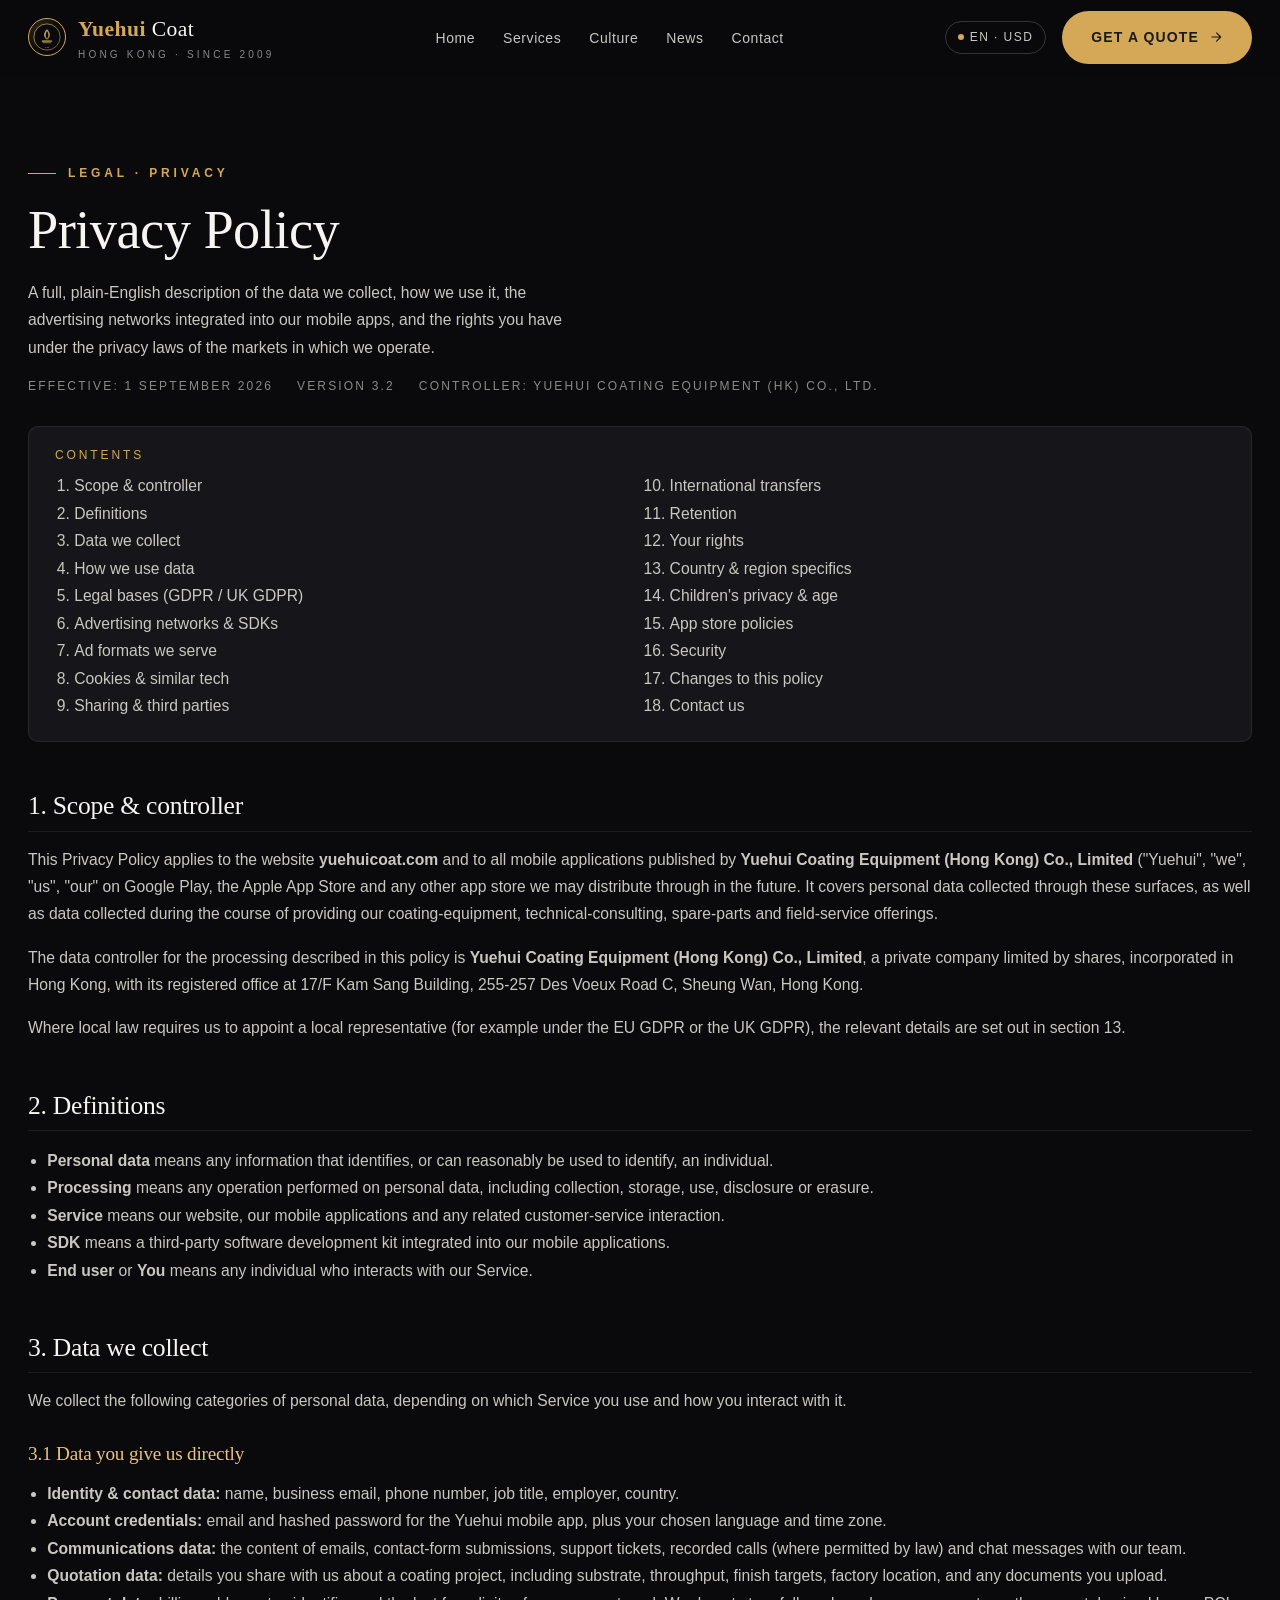
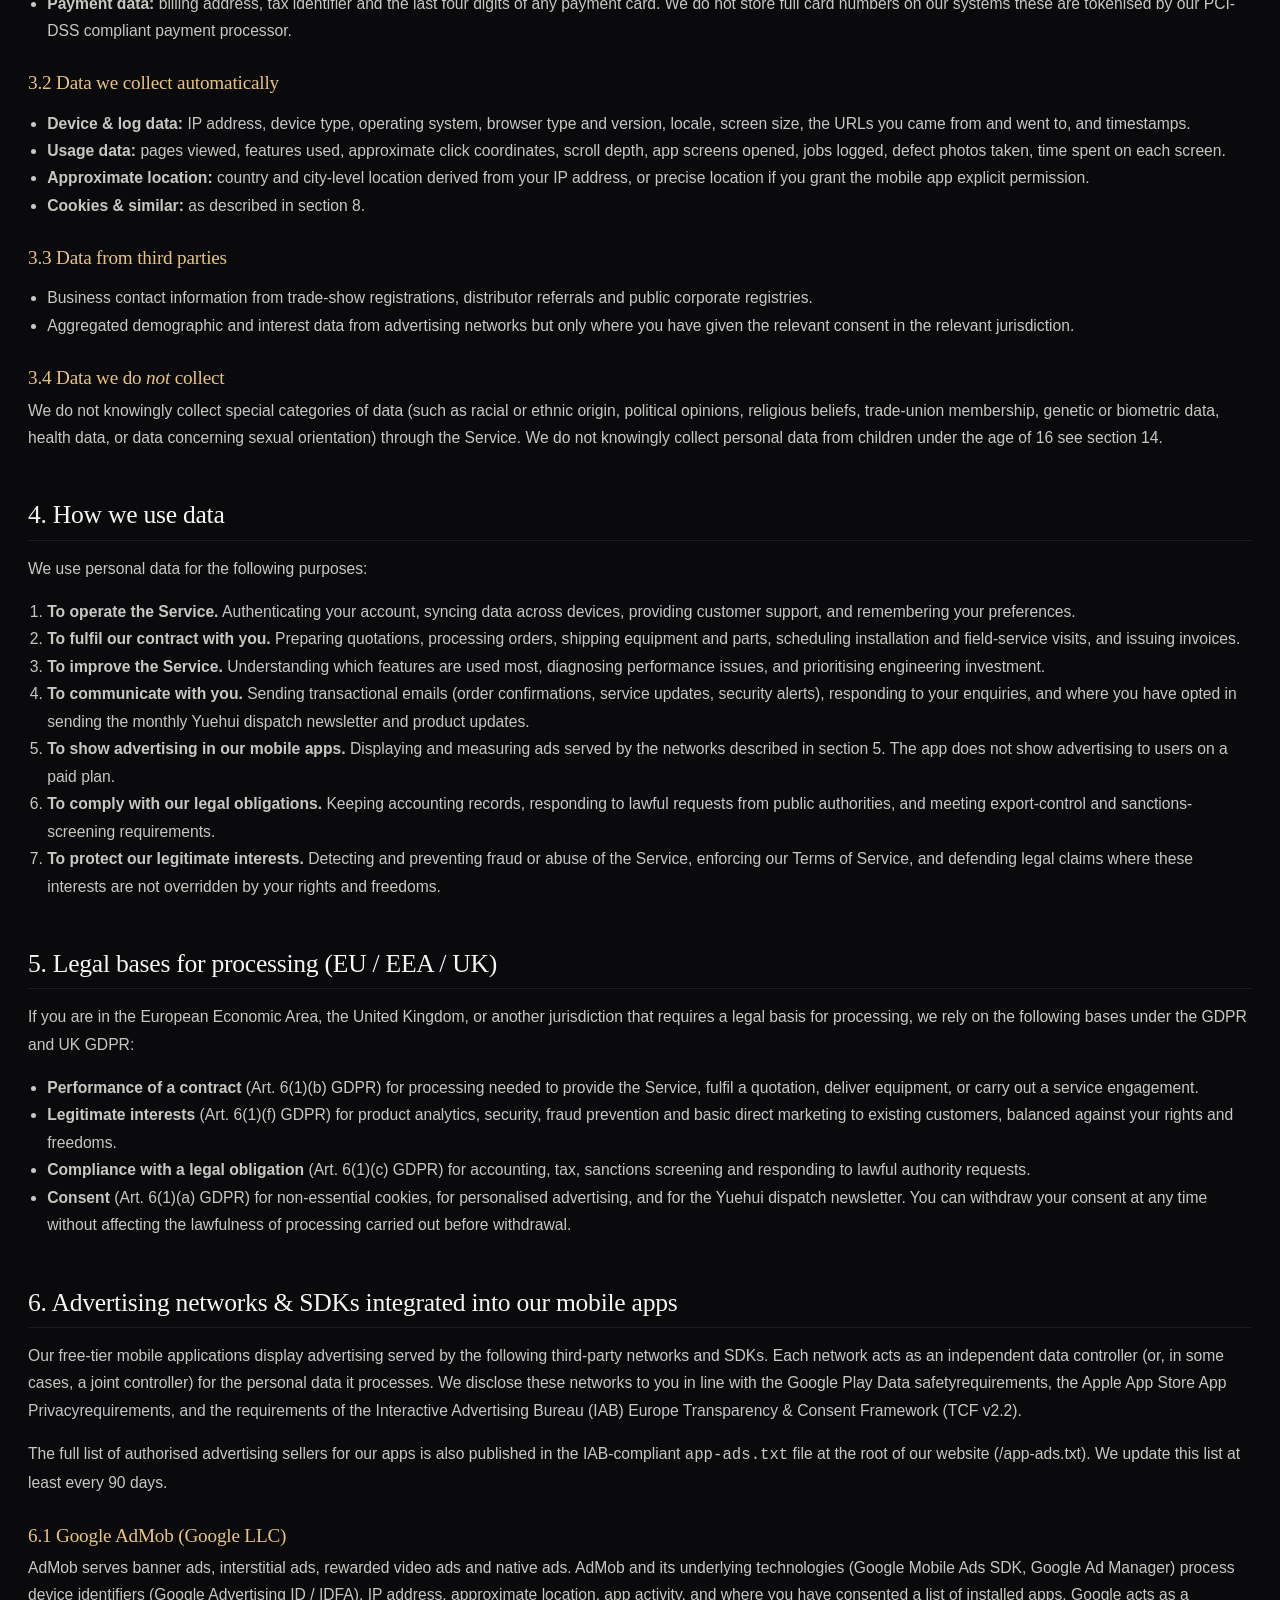
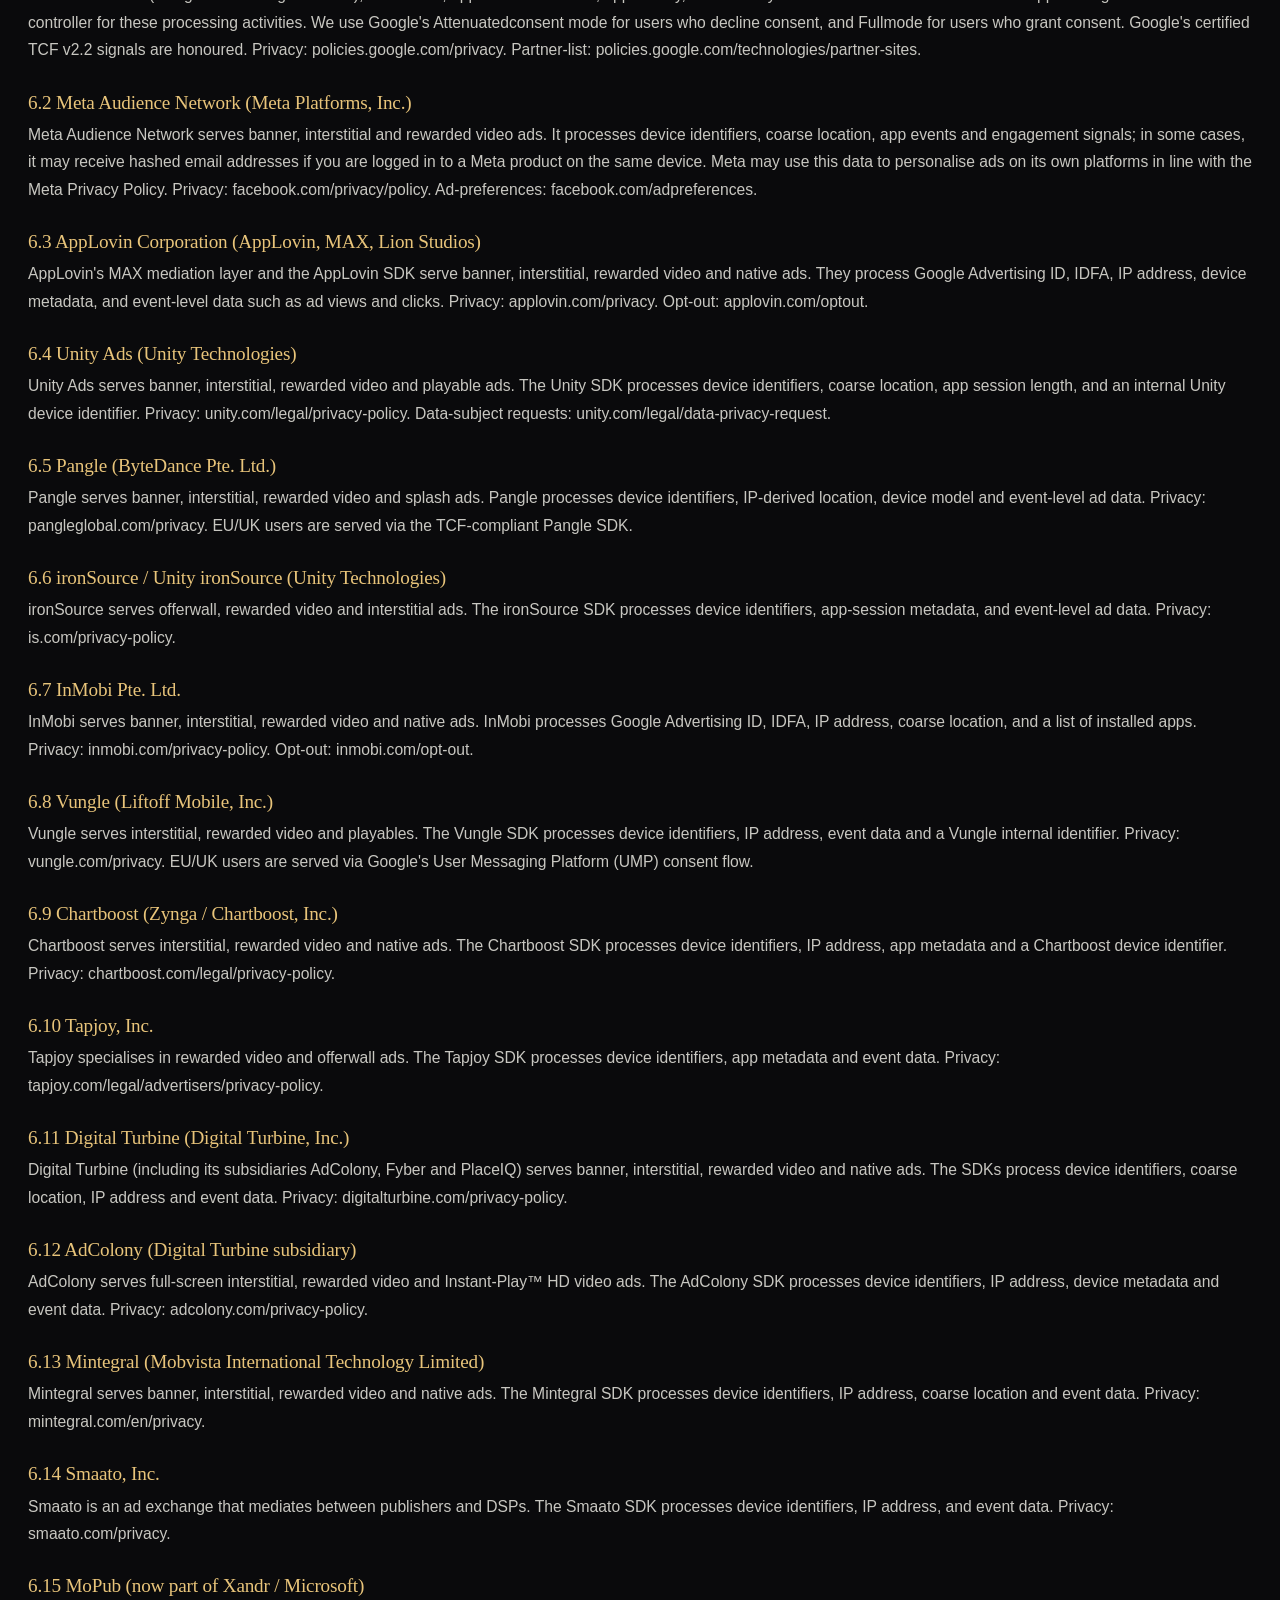
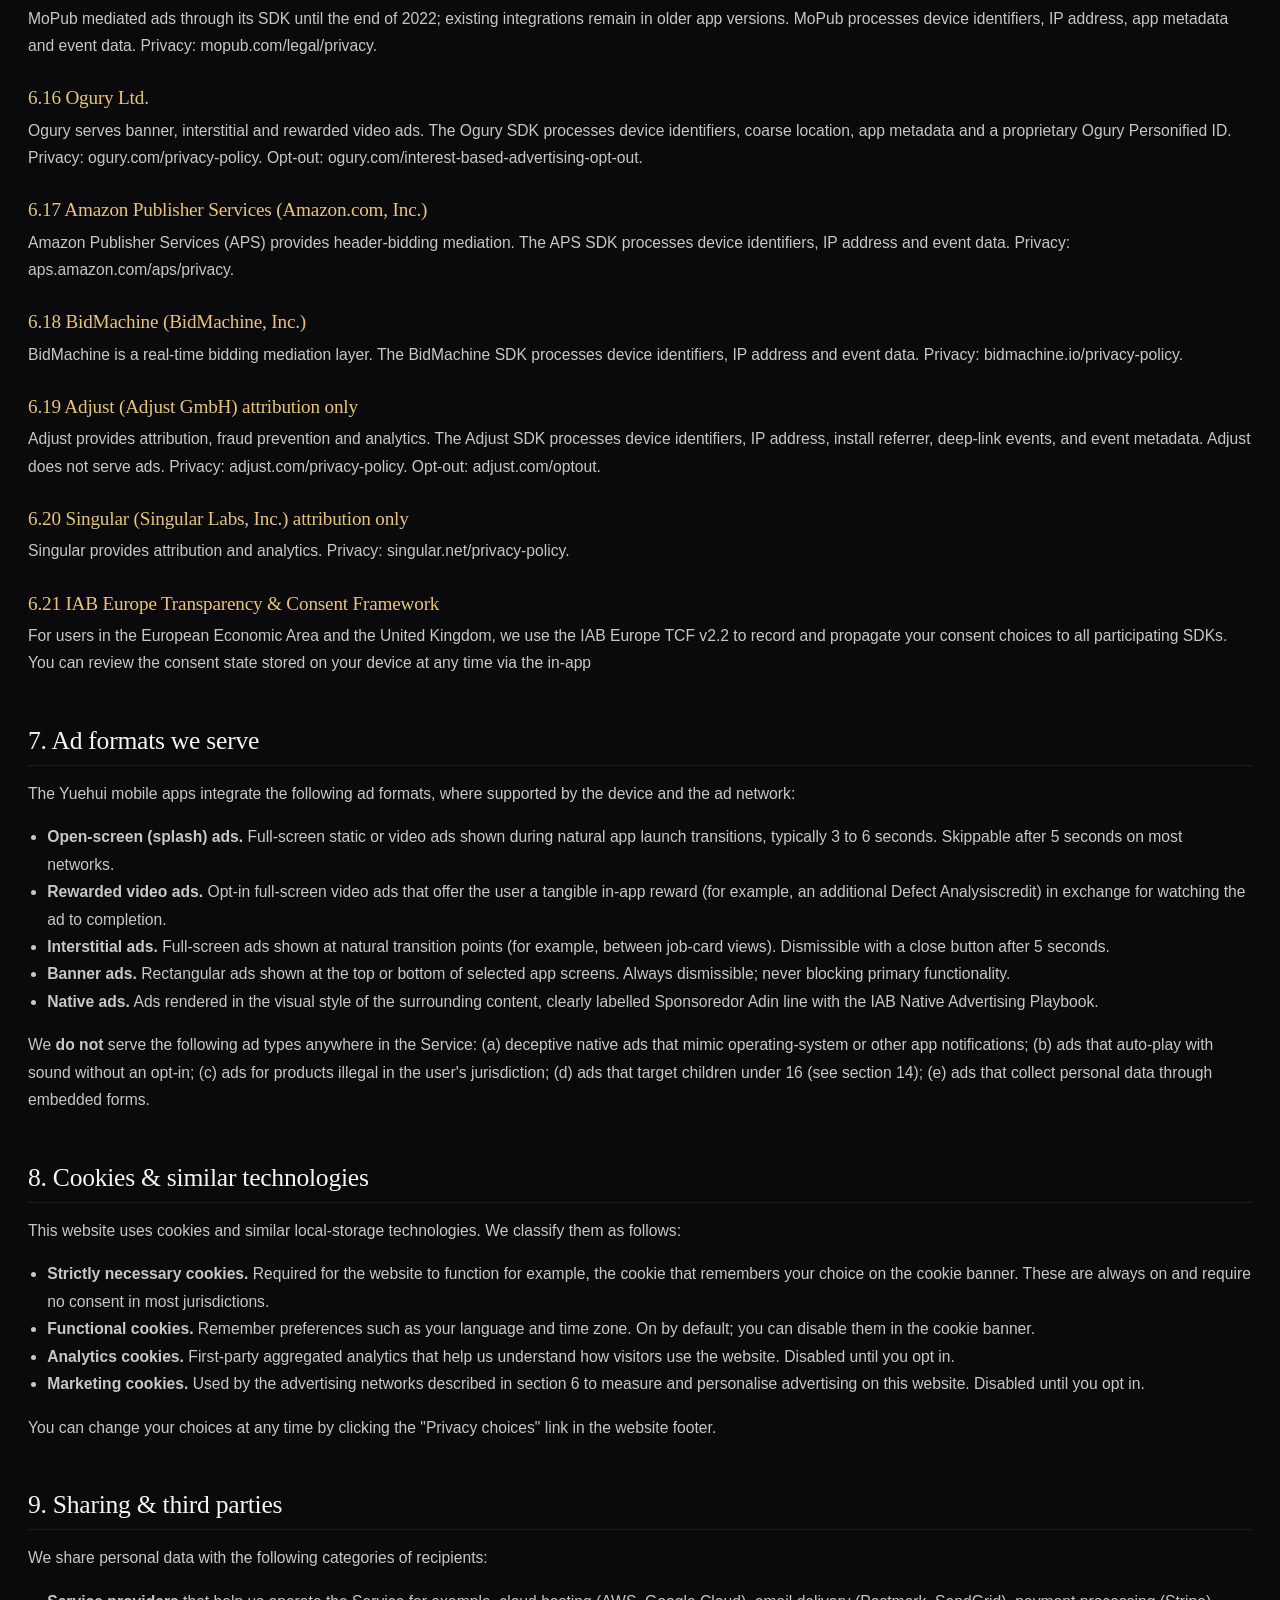
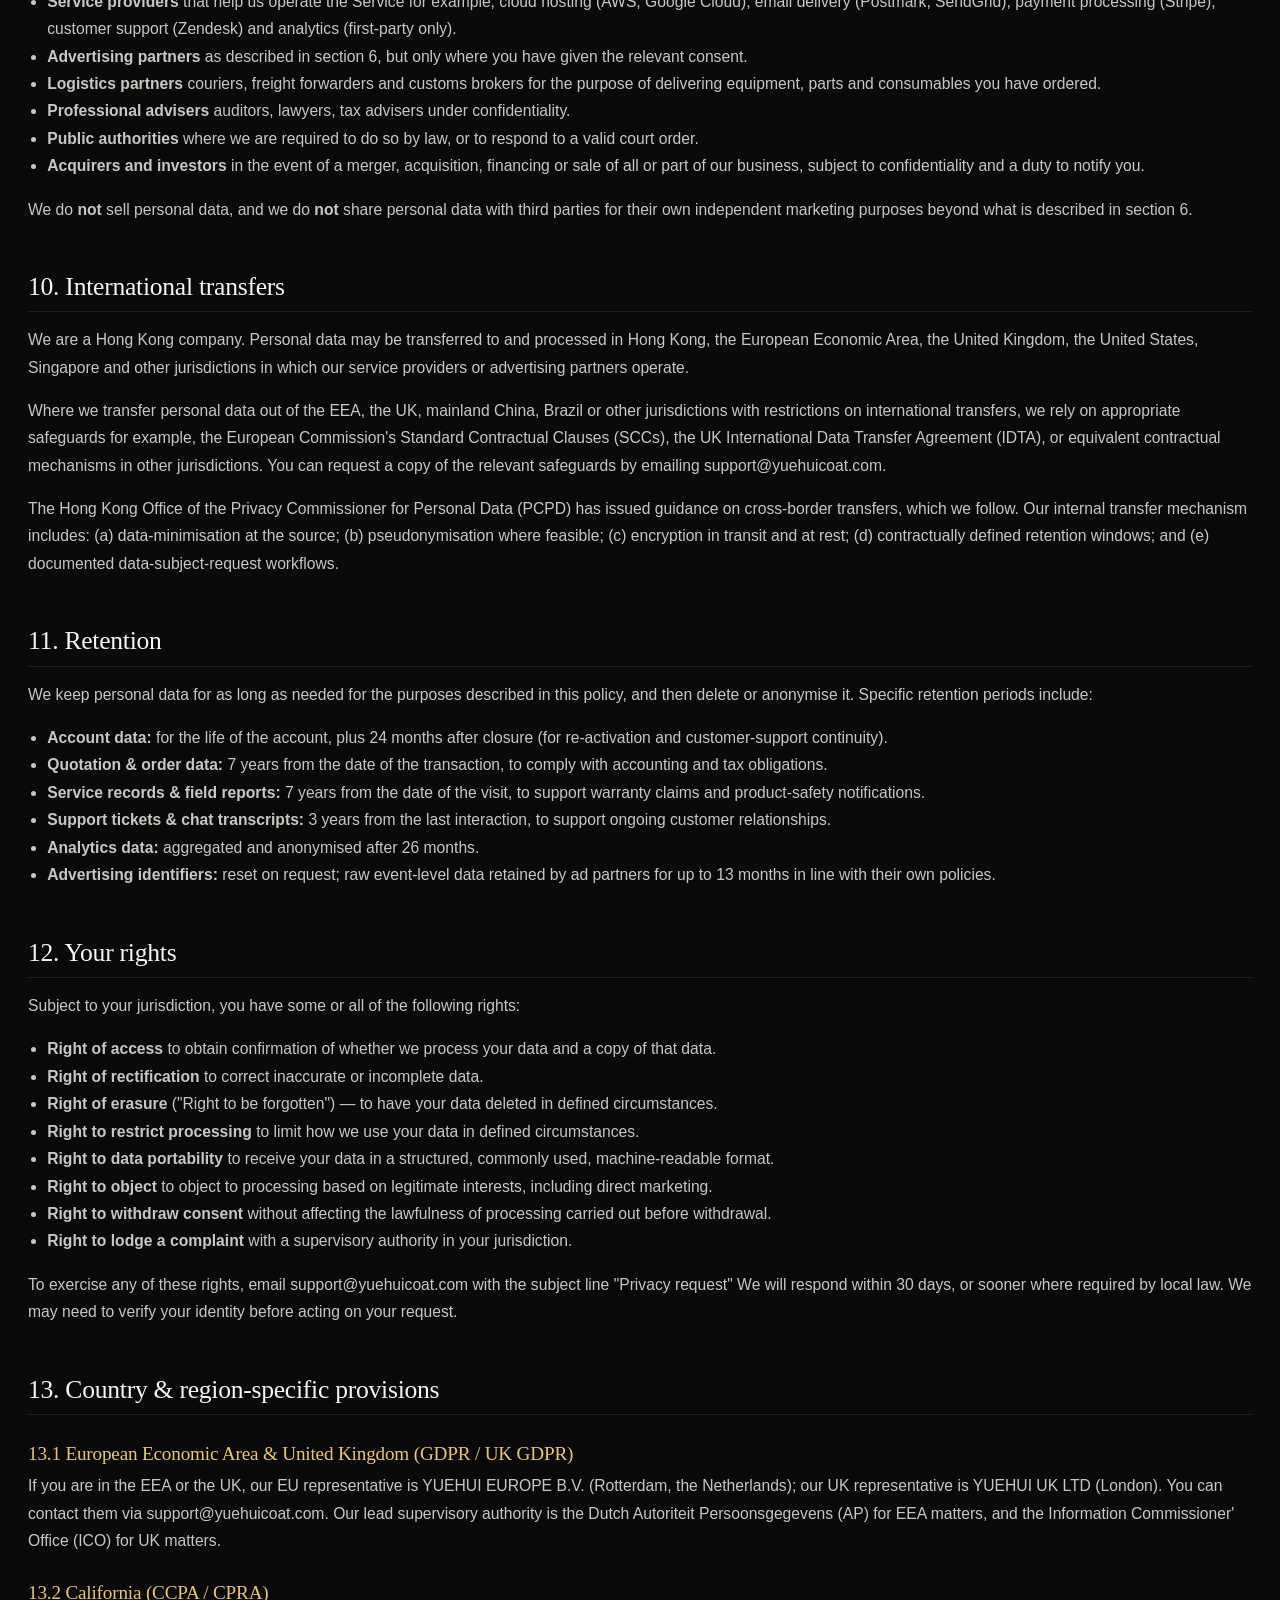
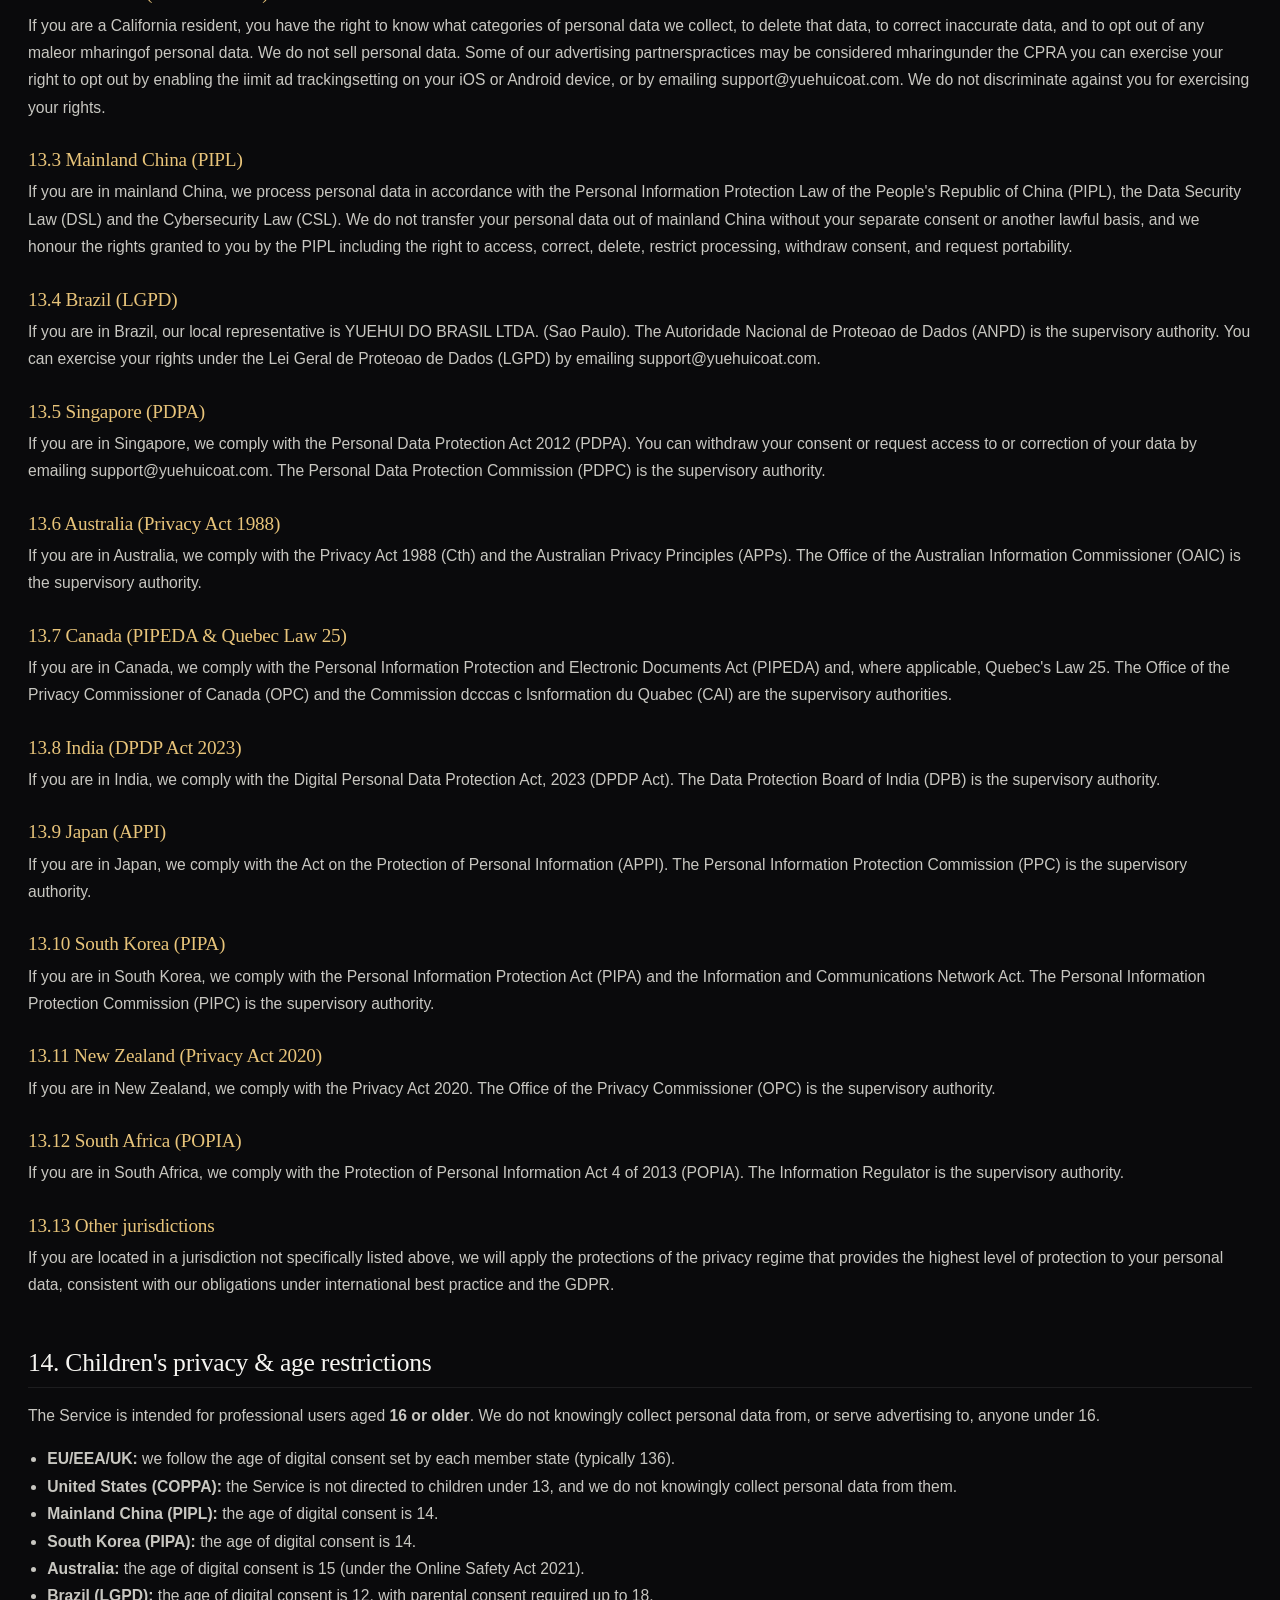
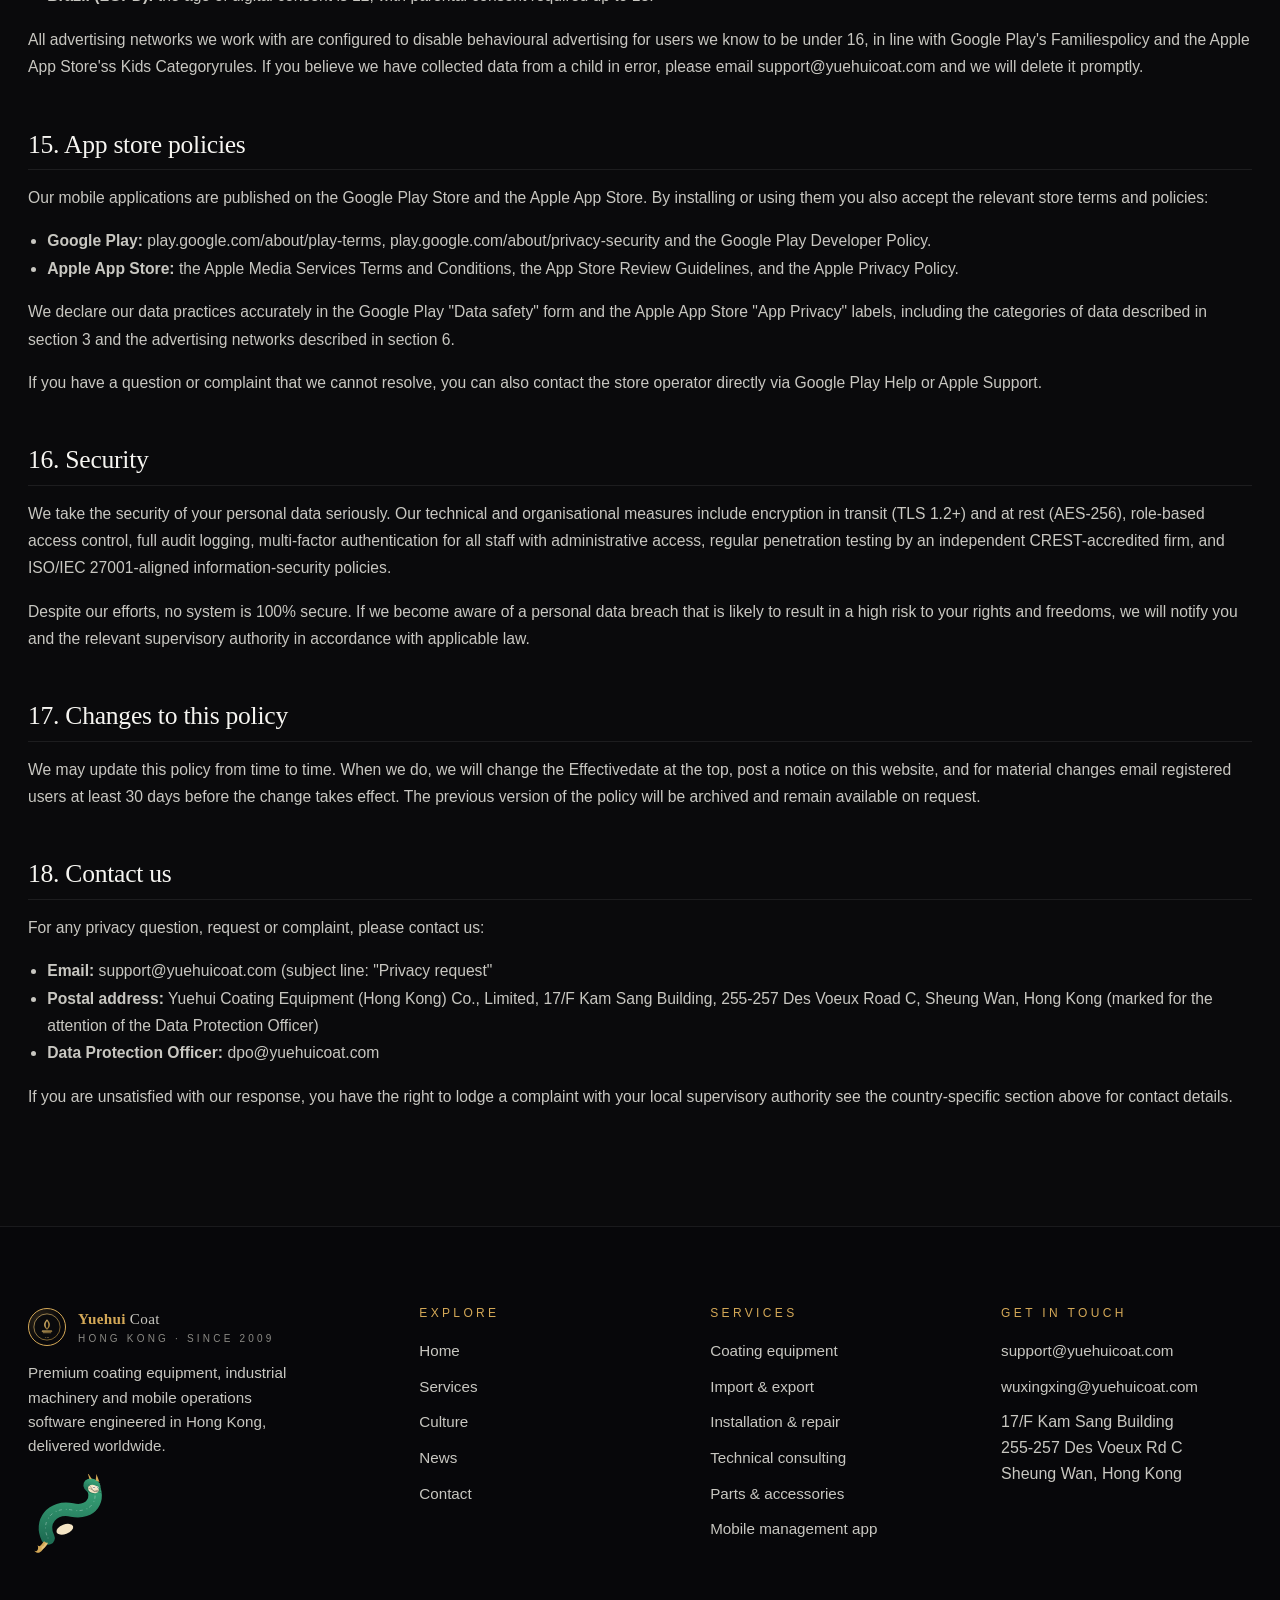
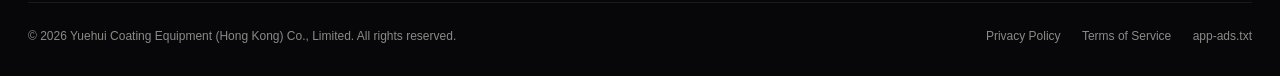
==== commit e3bd70d8: "fix: correct asset paths and resolve mojibake in legal pages - Add missing ../../ in legal pages ass" ====
--- a/legal/privacy/index.html
+++ b/legal/privacy/index.html
@@ -1,9 +1,9 @@
-﻿<!doctype html>
+<!doctype html>
 <html lang="en">
 <head>
   <meta charset="utf-8">
   <meta name="viewport" content="width=device-width, initial-scale=1, viewport-fit=cover">
-  <title>Privacy Policy 鈥?Yuehui Coating Equipment (Hong Kong) Co., Limited</title>
+  <title>Privacy Policy — Yuehui Coating Equipment (Hong Kong) Co., Limited</title>
   <meta name="description" content="The full privacy policy of Yuehui Coating Equipment (Hong Kong) Co., Limited. Covers data we collect, how we use it, advertising networks (Google AdMob, Meta Audience Network, AppLovin, Unity Ads, Pangle, InMobi, Vungle, Chartboost, Tapjoy, ironSource, Mintegral, Smaato, AdColony, MoPub, Ogury, Amazon Publisher Services, Digital Turbine and BidMachine) integrated into our mobile apps, cookies, your rights under GDPR, CCPA/CPRA, UK GDPR, PIPL, LGPD, Singapore PDPA, Australia Privacy Act, Canada PIPEDA and India's DPDP Act, age restrictions, app-store policies and how to contact us.">
   <meta name="robots" content="index, follow, max-snippet:-1, max-image-preview:large">
   <meta name="theme-color" content="#0a0a0c">
@@ -11,8 +11,8 @@
   <link rel="icon" type="image/svg+xml" href="../../images/favicon.svg">
   <link rel="apple-touch-icon" href="../../images/favicon.svg">
   <meta property="og:type" content="article">
-  <meta property="og:title" content="Privacy Policy 鈥?Yuehui Coating Equipment">
-  <meta property="og:description" content="How we collect, use and share data 鈥?and the advertising networks integrated into the Yuehui mobile app.">
+  <meta property="og:title" content="Privacy Policy — Yuehui Coating Equipment">
+  <meta property="og:description" content="How we collect, use and share data and the advertising networks integrated into the Yuehui mobile app.">
   <meta property="og:url" content="https://yuehuicoat.com/legal/privacy/">
   <meta name="twitter:card" content="summary">
   <link rel="preconnect" href="https://fonts.googleapis.com">
@@ -32,13 +32,13 @@
   </script>
 </head>
 <body>
-  <div class="boot" aria-hidden="true"><div class="ring"></div><span>Yuehui Coat 路 Loading</span></div>
+  <div class="boot" aria-hidden="true"><div class="ring"></div><span>Yuehui Coat · Loading</span></div>
 
   <header class="site-header" role="banner">
     <div class="container nav">
-      <a class="brand" href="../" aria-label="Yuehui Coating Equipment 鈥?Home">
+      <a class="brand" href="../" aria-label="Yuehui Coating Equipment Home">
         <span class="brand-mark"><img src="../../images/logo.svg" alt="" width="28" height="28"></span>
-        <span class="brand-name"><strong>Yuehui</strong> Coat<span>Hong Kong 路 Since 2009</span></span>
+        <span class="brand-name"><strong>Yuehui</strong> Coat<span>Hong Kong · Since 2009</span></span>
       </a>
       <nav aria-label="Primary">
         <ul class="nav-links">
@@ -50,7 +50,7 @@
         </ul>
       </nav>
       <div class="nav-cta">
-        <span class="lang-pill">EN 路 USD</span>
+        <span class="lang-pill">EN · USD</span>
         <a class="btn btn-primary" href="../contact/">Get a Quote<svg class="arrow" width="14" height="14" viewBox="0 0 24 24" fill="none" stroke="currentColor" stroke-width="2" stroke-linecap="round" stroke-linejoin="round" aria-hidden="true"><path d="M5 12h14M13 5l7 7-7 7"/></svg></a>
         <button class="menu-toggle" aria-label="Toggle menu" aria-expanded="false"><span></span></button>
       </div>
@@ -60,7 +60,7 @@
   <main id="main" class="legal-shell">
     <div class="container">
       <div data-reveal>
-        <span class="eyebrow">Legal 路 Privacy</span>
+        <span class="eyebrow">Legal · Privacy</span>
         <h1>Privacy Policy</h1>
         <p class="lead">A full, plain-English description of the data we collect, how we use it, the advertising networks integrated into our mobile apps, and the rights you have under the privacy laws of the markets in which we operate.</p>
         <div class="meta">
@@ -85,7 +85,7 @@
             <li><a href="#retention">Retention</a></li>
             <li><a href="#rights">Your rights</a></li>
             <li><a href="#regional">Country &amp; region specifics</a></li>
-            <li><a href="#children">Children鈥檚 privacy &amp; age</a></li>
+            <li><a href="#children">Children's privacy &amp; age</a></li>
             <li><a href="#stores">App store policies</a></li>
             <li><a href="#security">Security</a></li>
             <li><a href="#changes">Changes to this policy</a></li>
@@ -96,7 +96,7 @@
 
       <section>
         <h2 id="scope">1. Scope &amp; controller</h2>
-        <p>This Privacy Policy applies to the website <strong>yuehuicoat.com</strong> and to all mobile applications published by <strong>Yuehui Coating Equipment (Hong Kong) Co., Limited</strong> (鈥淵uehui鈥? 鈥渨e鈥? 鈥渦s鈥? 鈥渙ur鈥? on Google Play, the Apple App Store and any other app store we may distribute through in the future. It covers personal data collected through these surfaces, as well as data collected during the course of providing our coating-equipment, technical-consulting, spare-parts and field-service offerings.</p>
+        <p>This Privacy Policy applies to the website <strong>yuehuicoat.com</strong> and to all mobile applications published by <strong>Yuehui Coating Equipment (Hong Kong) Co., Limited</strong> ("Yuehui", "we", "us", "our" on Google Play, the Apple App Store and any other app store we may distribute through in the future. It covers personal data collected through these surfaces, as well as data collected during the course of providing our coating-equipment, technical-consulting, spare-parts and field-service offerings.</p>
         <p>The data controller for the processing described in this policy is <strong>Yuehui Coating Equipment (Hong Kong) Co., Limited</strong>, a private company limited by shares, incorporated in Hong Kong, with its registered office at 17/F Kam Sang Building, 255-257 Des Voeux Road C, Sheung Wan, Hong Kong.</p>
         <p>Where local law requires us to appoint a local representative (for example under the EU GDPR or the UK GDPR), the relevant details are set out in <a href="#regional">section 13</a>.</p>
       </section>
@@ -104,11 +104,11 @@
       <section>
         <h2 id="definitions">2. Definitions</h2>
         <ul>
-          <li><strong>鈥淧ersonal data鈥?/strong> means any information that identifies, or can reasonably be used to identify, an individual.</li>
-          <li><strong>鈥淧rocessing鈥?/strong> means any operation performed on personal data, including collection, storage, use, disclosure or erasure.</li>
-          <li><strong>鈥淪ervice鈥?/strong> means our website, our mobile applications and any related customer-service interaction.</li>
-          <li><strong>鈥淪DK鈥?/strong> means a third-party software development kit integrated into our mobile applications.</li>
-          <li><strong>鈥淓nd user鈥?/strong> or <strong>鈥測ou鈥?/strong> means any individual who interacts with our Service.</li>
+          <li><strong>Personal data</strong> means any information that identifies, or can reasonably be used to identify, an individual.</li>
+          <li><strong>Processing</strong> means any operation performed on personal data, including collection, storage, use, disclosure or erasure.</li>
+          <li><strong>Service</strong> means our website, our mobile applications and any related customer-service interaction.</li>
+          <li><strong>SDK</strong> means a third-party software development kit integrated into our mobile applications.</li>
+          <li><strong>End user</strong> or <strong>You</strong> means any individual who interacts with our Service.</li>
         </ul>
       </section>
 
@@ -122,7 +122,7 @@
           <li><strong>Account credentials:</strong> email and hashed password for the Yuehui mobile app, plus your chosen language and time zone.</li>
           <li><strong>Communications data:</strong> the content of emails, contact-form submissions, support tickets, recorded calls (where permitted by law) and chat messages with our team.</li>
           <li><strong>Quotation data:</strong> details you share with us about a coating project, including substrate, throughput, finish targets, factory location, and any documents you upload.</li>
-          <li><strong>Payment data:</strong> billing address, tax identifier and the last four digits of any payment card. We do not store full card numbers on our systems 鈥?these are tokenised by our PCI-DSS compliant payment processor.</li>
+          <li><strong>Payment data:</strong> billing address, tax identifier and the last four digits of any payment card. We do not store full card numbers on our systems these are tokenised by our PCI-DSS compliant payment processor.</li>
         </ul>
 
         <h3>3.2 Data we collect automatically</h3>
@@ -136,11 +136,11 @@
         <h3>3.3 Data from third parties</h3>
         <ul>
           <li>Business contact information from trade-show registrations, distributor referrals and public corporate registries.</li>
-          <li>Aggregated demographic and interest data from advertising networks 鈥?but only where you have given the relevant consent in the relevant jurisdiction.</li>
+          <li>Aggregated demographic and interest data from advertising networks but only where you have given the relevant consent in the relevant jurisdiction.</li>
         </ul>
 
         <h3>3.4 Data we do <em>not</em> collect</h3>
-        <p>We do not knowingly collect special categories of data (such as racial or ethnic origin, political opinions, religious beliefs, trade-union membership, genetic or biometric data, health data, or data concerning sexual orientation) through the Service. We do not knowingly collect personal data from children under the age of 16 鈥?see <a href="#children">section 14</a>.</p>
+        <p>We do not knowingly collect special categories of data (such as racial or ethnic origin, political opinions, religious beliefs, trade-union membership, genetic or biometric data, health data, or data concerning sexual orientation) through the Service. We do not knowingly collect personal data from children under the age of 16 see <a href="#children">section 14</a>.</p>
       </section>
 
       <section>
@@ -150,10 +150,10 @@
           <li><strong>To operate the Service.</strong> Authenticating your account, syncing data across devices, providing customer support, and remembering your preferences.</li>
           <li><strong>To fulfil our contract with you.</strong> Preparing quotations, processing orders, shipping equipment and parts, scheduling installation and field-service visits, and issuing invoices.</li>
           <li><strong>To improve the Service.</strong> Understanding which features are used most, diagnosing performance issues, and prioritising engineering investment.</li>
-          <li><strong>To communicate with you.</strong> Sending transactional emails (order confirmations, service updates, security alerts), responding to your enquiries, and 鈥?where you have opted in 鈥?sending the monthly Yuehui dispatch newsletter and product updates.</li>
+          <li><strong>To communicate with you.</strong> Sending transactional emails (order confirmations, service updates, security alerts), responding to your enquiries, and where you have opted in sending the monthly Yuehui dispatch newsletter and product updates.</li>
           <li><strong>To show advertising in our mobile apps.</strong> Displaying and measuring ads served by the networks described in <a href="#ads">section 5</a>. The app does not show advertising to users on a paid plan.</li>
           <li><strong>To comply with our legal obligations.</strong> Keeping accounting records, responding to lawful requests from public authorities, and meeting export-control and sanctions-screening requirements.</li>
-          <li><strong>To protect our legitimate interests.</strong> Detecting and preventing fraud or abuse of the Service, enforcing our Terms of Service, and defending legal claims 鈥?where these interests are not overridden by your rights and freedoms.</li>
+          <li><strong>To protect our legitimate interests.</strong> Detecting and preventing fraud or abuse of the Service, enforcing our Terms of Service, and defending legal claims where these interests are not overridden by your rights and freedoms.</li>
         </ol>
       </section>
 
@@ -161,29 +161,29 @@
         <h2 id="legal">5. Legal bases for processing (EU / EEA / UK)</h2>
         <p>If you are in the European Economic Area, the United Kingdom, or another jurisdiction that requires a legal basis for processing, we rely on the following bases under the GDPR and UK GDPR:</p>
         <ul>
-          <li><strong>Performance of a contract</strong> (Art. 6(1)(b) GDPR) 鈥?for processing needed to provide the Service, fulfil a quotation, deliver equipment, or carry out a service engagement.</li>
-          <li><strong>Legitimate interests</strong> (Art. 6(1)(f) GDPR) 鈥?for product analytics, security, fraud prevention and basic direct marketing to existing customers, balanced against your rights and freedoms.</li>
-          <li><strong>Compliance with a legal obligation</strong> (Art. 6(1)(c) GDPR) 鈥?for accounting, tax, sanctions screening and responding to lawful authority requests.</li>
-          <li><strong>Consent</strong> (Art. 6(1)(a) GDPR) 鈥?for non-essential cookies, for personalised advertising, and for the Yuehui dispatch newsletter. You can withdraw your consent at any time without affecting the lawfulness of processing carried out before withdrawal.</li>
+          <li><strong>Performance of a contract</strong> (Art. 6(1)(b) GDPR) for processing needed to provide the Service, fulfil a quotation, deliver equipment, or carry out a service engagement.</li>
+          <li><strong>Legitimate interests</strong> (Art. 6(1)(f) GDPR) for product analytics, security, fraud prevention and basic direct marketing to existing customers, balanced against your rights and freedoms.</li>
+          <li><strong>Compliance with a legal obligation</strong> (Art. 6(1)(c) GDPR) for accounting, tax, sanctions screening and responding to lawful authority requests.</li>
+          <li><strong>Consent</strong> (Art. 6(1)(a) GDPR) for non-essential cookies, for personalised advertising, and for the Yuehui dispatch newsletter. You can withdraw your consent at any time without affecting the lawfulness of processing carried out before withdrawal.</li>
         </ul>
       </section>
 
       <section>
         <h2 id="ads">6. Advertising networks &amp; SDKs integrated into our mobile apps</h2>
-        <p>Our free-tier mobile applications display advertising served by the following third-party networks and SDKs. Each network acts as an independent data controller (or, in some cases, a joint controller) for the personal data it processes. We disclose these networks to you in line with the Google Play 鈥淒ata safety鈥?requirements, the Apple App Store 鈥淎pp Privacy鈥?requirements, and the requirements of the Interactive Advertising Bureau (IAB) Europe Transparency &amp; Consent Framework (TCF v2.2).</p>
+        <p>Our free-tier mobile applications display advertising served by the following third-party networks and SDKs. Each network acts as an independent data controller (or, in some cases, a joint controller) for the personal data it processes. We disclose these networks to you in line with the Google Play Data safetyrequirements, the Apple App Store App Privacyrequirements, and the requirements of the Interactive Advertising Bureau (IAB) Europe Transparency &amp; Consent Framework (TCF v2.2).</p>
         <p>The full list of authorised advertising sellers for our apps is also published in the IAB-compliant <code>app-ads.txt</code> file at the root of our website (<a href="../app-ads.txt">/app-ads.txt</a>). We update this list at least every 90 days.</p>
 
         <h3>6.1 Google AdMob (Google LLC)</h3>
-        <p>AdMob serves banner ads, interstitial ads, rewarded video ads and native ads. AdMob and its underlying technologies (Google Mobile Ads SDK, Google Ad Manager) process device identifiers (Google Advertising ID / IDFA), IP address, approximate location, app activity, and 鈥?where you have consented 鈥?a list of installed apps. Google acts as a controller for these processing activities. We use Google鈥檚 鈥淎ttenuated鈥?consent mode for users who decline consent, and 鈥淔ull鈥?mode for users who grant consent. Google鈥檚 certified TCF v2.2 signals are honoured. Privacy: <a href="https://policies.google.com/privacy" rel="noopener noreferrer" target="_blank">policies.google.com/privacy</a>. Partner-list: <a href="https://policies.google.com/technologies/partner-sites" rel="noopener noreferrer" target="_blank">policies.google.com/technologies/partner-sites</a>.</p>
+        <p>AdMob serves banner ads, interstitial ads, rewarded video ads and native ads. AdMob and its underlying technologies (Google Mobile Ads SDK, Google Ad Manager) process device identifiers (Google Advertising ID / IDFA), IP address, approximate location, app activity, and where you have consented a list of installed apps. Google acts as a controller for these processing activities. We use Google's Attenuatedconsent mode for users who decline consent, and Fullmode for users who grant consent. Google's certified TCF v2.2 signals are honoured. Privacy: <a href="https://policies.google.com/privacy" rel="noopener noreferrer" target="_blank">policies.google.com/privacy</a>. Partner-list: <a href="https://policies.google.com/technologies/partner-sites" rel="noopener noreferrer" target="_blank">policies.google.com/technologies/partner-sites</a>.</p>
 
         <h3>6.2 Meta Audience Network (Meta Platforms, Inc.)</h3>
         <p>Meta Audience Network serves banner, interstitial and rewarded video ads. It processes device identifiers, coarse location, app events and engagement signals; in some cases, it may receive hashed email addresses if you are logged in to a Meta product on the same device. Meta may use this data to personalise ads on its own platforms in line with the Meta Privacy Policy. Privacy: <a href="https://www.facebook.com/privacy/policy/" rel="noopener noreferrer" target="_blank">facebook.com/privacy/policy</a>. Ad-preferences: <a href="https://www.facebook.com/adpreferences" rel="noopener noreferrer" target="_blank">facebook.com/adpreferences</a>.</p>
 
         <h3>6.3 AppLovin Corporation (AppLovin, MAX, Lion Studios)</h3>
-        <p>AppLovin鈥檚 MAX mediation layer and the AppLovin SDK serve banner, interstitial, rewarded video and native ads. They process Google Advertising ID, IDFA, IP address, device metadata, and event-level data such as ad views and clicks. Privacy: <a href="https://www.applovin.com/privacy/" rel="noopener noreferrer" target="_blank">applovin.com/privacy</a>. Opt-out: <a href="https://www.applovin.com/optout/" rel="noopener noreferrer" target="_blank">applovin.com/optout</a>.</p>
+        <p>AppLovin's MAX mediation layer and the AppLovin SDK serve banner, interstitial, rewarded video and native ads. They process Google Advertising ID, IDFA, IP address, device metadata, and event-level data such as ad views and clicks. Privacy: <a href="https://www.applovin.com/privacy/" rel="noopener noreferrer" target="_blank">applovin.com/privacy</a>. Opt-out: <a href="https://www.applovin.com/optout/" rel="noopener noreferrer" target="_blank">applovin.com/optout</a>.</p>
 
         <h3>6.4 Unity Ads (Unity Technologies)</h3>
-        <p>Unity Ads serves banner, interstitial, rewarded video and 鈥減layable鈥?ads. The Unity SDK processes device identifiers, coarse location, app session length, and an internal Unity device identifier. Privacy: <a href="https://unity.com/legal/privacy-policy" rel="noopener noreferrer" target="_blank">unity.com/legal/privacy-policy</a>. Data-subject requests: <a href="https://unity.com/legal/data-privacy-request" rel="noopener noreferrer" target="_blank">unity.com/legal/data-privacy-request</a>.</p>
+        <p>Unity Ads serves banner, interstitial, rewarded video and playable ads. The Unity SDK processes device identifiers, coarse location, app session length, and an internal Unity device identifier. Privacy: <a href="https://unity.com/legal/privacy-policy" rel="noopener noreferrer" target="_blank">unity.com/legal/privacy-policy</a>. Data-subject requests: <a href="https://unity.com/legal/data-privacy-request" rel="noopener noreferrer" target="_blank">unity.com/legal/data-privacy-request</a>.</p>
 
         <h3>6.5 Pangle (ByteDance Pte. Ltd.)</h3>
         <p>Pangle serves banner, interstitial, rewarded video and splash ads. Pangle processes device identifiers, IP-derived location, device model and event-level ad data. Privacy: <a href="https://www.pangleglobal.com/privacy" rel="noopener noreferrer" target="_blank">pangleglobal.com/privacy</a>. EU/UK users are served via the TCF-compliant Pangle SDK.</p>
@@ -195,7 +195,7 @@
         <p>InMobi serves banner, interstitial, rewarded video and native ads. InMobi processes Google Advertising ID, IDFA, IP address, coarse location, and a list of installed apps. Privacy: <a href="https://www.inmobi.com/privacy-policy" rel="noopener noreferrer" target="_blank">inmobi.com/privacy-policy</a>. Opt-out: <a href="https://www.inmobi.com/opt-out/" rel="noopener noreferrer" target="_blank">inmobi.com/opt-out</a>.</p>
 
         <h3>6.8 Vungle (Liftoff Mobile, Inc.)</h3>
-        <p>Vungle serves interstitial, rewarded video and playables. The Vungle SDK processes device identifiers, IP address, event data and a Vungle internal identifier. Privacy: <a href="https://vungle.com/privacy/" rel="noopener noreferrer" target="_blank">vungle.com/privacy</a>. EU/UK users are served via Google鈥檚 User Messaging Platform (UMP) consent flow.</p>
+        <p>Vungle serves interstitial, rewarded video and playables. The Vungle SDK processes device identifiers, IP address, event data and a Vungle internal identifier. Privacy: <a href="https://vungle.com/privacy/" rel="noopener noreferrer" target="_blank">vungle.com/privacy</a>. EU/UK users are served via Google's User Messaging Platform (UMP) consent flow.</p>
 
         <h3>6.9 Chartboost (Zynga / Chartboost, Inc.)</h3>
         <p>Chartboost serves interstitial, rewarded video and native ads. The Chartboost SDK processes device identifiers, IP address, app metadata and a Chartboost device identifier. Privacy: <a href="https://www.chartboost.com/legal/privacy-policy/" rel="noopener noreferrer" target="_blank">chartboost.com/legal/privacy-policy</a>.</p>
@@ -207,7 +207,7 @@
         <p>Digital Turbine (including its subsidiaries AdColony, Fyber and PlaceIQ) serves banner, interstitial, rewarded video and native ads. The SDKs process device identifiers, coarse location, IP address and event data. Privacy: <a href="https://www.digitalturbine.com/privacy-policy/" rel="noopener noreferrer" target="_blank">digitalturbine.com/privacy-policy</a>.</p>
 
         <h3>6.12 AdColony (Digital Turbine subsidiary)</h3>
-        <p>AdColony serves full-screen interstitial, rewarded video and 鈥淚nstant-Play鈩⑩€?HD video ads. The AdColony SDK processes device identifiers, IP address, device metadata and event data. Privacy: <a href="https://www.adcolony.com/privacy-policy/" rel="noopener noreferrer" target="_blank">adcolony.com/privacy-policy</a>.</p>
+        <p>AdColony serves full-screen interstitial, rewarded video and Instant-Play™ HD video ads. The AdColony SDK processes device identifiers, IP address, device metadata and event data. Privacy: <a href="https://www.adcolony.com/privacy-policy/" rel="noopener noreferrer" target="_blank">adcolony.com/privacy-policy</a>.</p>
 
         <h3>6.13 Mintegral (Mobvista International Technology Limited)</h3>
         <p>Mintegral serves banner, interstitial, rewarded video and native ads. The Mintegral SDK processes device identifiers, IP address, coarse location and event data. Privacy: <a href="https://www.mintegral.com/en/privacy" rel="noopener noreferrer" target="_blank">mintegral.com/en/privacy</a>.</p>
@@ -227,14 +227,14 @@
         <h3>6.18 BidMachine (BidMachine, Inc.)</h3>
         <p>BidMachine is a real-time bidding mediation layer. The BidMachine SDK processes device identifiers, IP address and event data. Privacy: <a href="https://bidmachine.io/privacy-policy/" rel="noopener noreferrer" target="_blank">bidmachine.io/privacy-policy</a>.</p>
 
-        <h3>6.19 Adjust (Adjust GmbH) 鈥?attribution only</h3>
+        <h3>6.19 Adjust (Adjust GmbH) attribution only</h3>
         <p>Adjust provides attribution, fraud prevention and analytics. The Adjust SDK processes device identifiers, IP address, install referrer, deep-link events, and event metadata. Adjust does not serve ads. Privacy: <a href="https://www.adjust.com/privacy-policy/" rel="noopener noreferrer" target="_blank">adjust.com/privacy-policy</a>. Opt-out: <a href="https://www.adjust.com/optout/" rel="noopener noreferrer" target="_blank">adjust.com/optout</a>.</p>
 
-        <h3>6.20 Singular (Singular Labs, Inc.) 鈥?attribution only</h3>
+        <h3>6.20 Singular (Singular Labs, Inc.) attribution only</h3>
         <p>Singular provides attribution and analytics. Privacy: <a href="https://www.singular.net/privacy-policy/" rel="noopener noreferrer" target="_blank">singular.net/privacy-policy</a>.</p>
 
         <h3>6.21 IAB Europe Transparency &amp; Consent Framework</h3>
-        <p>For users in the European Economic Area and the United Kingdom, we use the IAB Europe TCF v2.2 to record and propagate your consent choices to all participating SDKs. You can review the consent state stored on your device at any time via the in-app 鈥淧rivacy choices鈥?menu, which is also accessible from the cookie banner on this website.</p>
+        <p>For users in the European Economic Area and the United Kingdom, we use the IAB Europe TCF v2.2 to record and propagate your consent choices to all participating SDKs. You can review the consent state stored on your device at any time via the in-app <rivacy choicesmenu, which is also accessible from the cookie banner on this website.</p>
       </section>
 
       <section>
@@ -242,34 +242,34 @@
         <p>The Yuehui mobile apps integrate the following ad formats, where supported by the device and the ad network:</p>
         <ul>
           <li><strong>Open-screen (splash) ads.</strong> Full-screen static or video ads shown during natural app launch transitions, typically 3 to 6 seconds. Skippable after 5 seconds on most networks.</li>
-          <li><strong>Rewarded video ads.</strong> Opt-in full-screen video ads that offer the user a tangible in-app reward (for example, an additional 鈥淒efect Analysis鈥?credit) in exchange for watching the ad to completion.</li>
+          <li><strong>Rewarded video ads.</strong> Opt-in full-screen video ads that offer the user a tangible in-app reward (for example, an additional Defect Analysiscredit) in exchange for watching the ad to completion.</li>
           <li><strong>Interstitial ads.</strong> Full-screen ads shown at natural transition points (for example, between job-card views). Dismissible with a close button after 5 seconds.</li>
           <li><strong>Banner ads.</strong> Rectangular ads shown at the top or bottom of selected app screens. Always dismissible; never blocking primary functionality.</li>
-          <li><strong>Native ads.</strong> Ads rendered in the visual style of the surrounding content, clearly labelled 鈥淪ponsored鈥?or 鈥淎d鈥?in line with the IAB Native Advertising Playbook.</li>
-        </ul>
-        <p>We <strong>do not</strong> serve the following ad types anywhere in the Service: (a) deceptive native ads that mimic operating-system or other app notifications; (b) ads that auto-play with sound without an opt-in; (c) ads for products illegal in the user鈥檚 jurisdiction; (d) ads that target children under 16 (see <a href="#children">section 14</a>); (e) ads that collect personal data through embedded forms.</p>
+          <li><strong>Native ads.</strong> Ads rendered in the visual style of the surrounding content, clearly labelled Sponsoredor Adin line with the IAB Native Advertising Playbook.</li>
+        </ul>
+        <p>We <strong>do not</strong> serve the following ad types anywhere in the Service: (a) deceptive native ads that mimic operating-system or other app notifications; (b) ads that auto-play with sound without an opt-in; (c) ads for products illegal in the user's jurisdiction; (d) ads that target children under 16 (see <a href="#children">section 14</a>); (e) ads that collect personal data through embedded forms.</p>
       </section>
 
       <section>
         <h2 id="cookies">8. Cookies &amp; similar technologies</h2>
         <p>This website uses cookies and similar local-storage technologies. We classify them as follows:</p>
         <ul>
-          <li><strong>Strictly necessary cookies.</strong> Required for the website to function 鈥?for example, the cookie that remembers your choice on the cookie banner. These are always on and require no consent in most jurisdictions.</li>
+          <li><strong>Strictly necessary cookies.</strong> Required for the website to function for example, the cookie that remembers your choice on the cookie banner. These are always on and require no consent in most jurisdictions.</li>
           <li><strong>Functional cookies.</strong> Remember preferences such as your language and time zone. On by default; you can disable them in the cookie banner.</li>
           <li><strong>Analytics cookies.</strong> First-party aggregated analytics that help us understand how visitors use the website. Disabled until you opt in.</li>
           <li><strong>Marketing cookies.</strong> Used by the advertising networks described in <a href="#ads">section 6</a> to measure and personalise advertising on this website. Disabled until you opt in.</li>
         </ul>
-        <p>You can change your choices at any time by clicking the 鈥淧rivacy choices鈥?link in the website footer.</p>
+        <p>You can change your choices at any time by clicking the "Privacy choices" link in the website footer.</p>
       </section>
 
       <section>
         <h2 id="third">9. Sharing &amp; third parties</h2>
         <p>We share personal data with the following categories of recipients:</p>
         <ul>
-          <li><strong>Service providers</strong> that help us operate the Service 鈥?for example, cloud hosting (AWS, Google Cloud), email delivery (Postmark, SendGrid), payment processing (Stripe), customer support (Zendesk) and analytics (first-party only).</li>
+          <li><strong>Service providers</strong> that help us operate the Service for example, cloud hosting (AWS, Google Cloud), email delivery (Postmark, SendGrid), payment processing (Stripe), customer support (Zendesk) and analytics (first-party only).</li>
           <li><strong>Advertising partners</strong> as described in <a href="#ads">section 6</a>, but only where you have given the relevant consent.</li>
-          <li><strong>Logistics partners</strong> 鈥?couriers, freight forwarders and customs brokers 鈥?for the purpose of delivering equipment, parts and consumables you have ordered.</li>
-          <li><strong>Professional advisers</strong> 鈥?auditors, lawyers, tax advisers 鈥?under confidentiality.</li>
+          <li><strong>Logistics partners</strong> couriers, freight forwarders and customs brokers for the purpose of delivering equipment, parts and consumables you have ordered.</li>
+          <li><strong>Professional advisers</strong> auditors, lawyers, tax advisers under confidentiality.</li>
           <li><strong>Public authorities</strong> where we are required to do so by law, or to respond to a valid court order.</li>
           <li><strong>Acquirers and investors</strong> in the event of a merger, acquisition, financing or sale of all or part of our business, subject to confidentiality and a duty to notify you.</li>
         </ul>
@@ -279,7 +279,7 @@
       <section>
         <h2 id="transfers">10. International transfers</h2>
         <p>We are a Hong Kong company. Personal data may be transferred to and processed in Hong Kong, the European Economic Area, the United Kingdom, the United States, Singapore and other jurisdictions in which our service providers or advertising partners operate.</p>
-        <p>Where we transfer personal data out of the EEA, the UK, mainland China, Brazil or other jurisdictions with restrictions on international transfers, we rely on appropriate safeguards 鈥?for example, the European Commission鈥檚 Standard Contractual Clauses (SCCs), the UK International Data Transfer Agreement (IDTA), or equivalent contractual mechanisms in other jurisdictions. You can request a copy of the relevant safeguards by emailing <a href="mailto:support@yuehuicoat.com">support@yuehuicoat.com</a>.</p>
+        <p>Where we transfer personal data out of the EEA, the UK, mainland China, Brazil or other jurisdictions with restrictions on international transfers, we rely on appropriate safeguards for example, the European Commission's Standard Contractual Clauses (SCCs), the UK International Data Transfer Agreement (IDTA), or equivalent contractual mechanisms in other jurisdictions. You can request a copy of the relevant safeguards by emailing <a href="mailto:support@yuehuicoat.com">support@yuehuicoat.com</a>.</p>
         <p>The Hong Kong Office of the Privacy Commissioner for Personal Data (PCPD) has issued guidance on cross-border transfers, which we follow. Our internal transfer mechanism includes: (a) data-minimisation at the source; (b) pseudonymisation where feasible; (c) encryption in transit and at rest; (d) contractually defined retention windows; and (e) documented data-subject-request workflows.</p>
       </section>
 
@@ -300,32 +300,32 @@
         <h2 id="rights">12. Your rights</h2>
         <p>Subject to your jurisdiction, you have some or all of the following rights:</p>
         <ul>
-          <li><strong>Right of access</strong> 鈥?to obtain confirmation of whether we process your data and a copy of that data.</li>
-          <li><strong>Right of rectification</strong> 鈥?to correct inaccurate or incomplete data.</li>
-          <li><strong>Right of erasure</strong> (鈥渞ight to be forgotten鈥? 鈥?to have your data deleted in defined circumstances.</li>
-          <li><strong>Right to restrict processing</strong> 鈥?to limit how we use your data in defined circumstances.</li>
-          <li><strong>Right to data portability</strong> 鈥?to receive your data in a structured, commonly used, machine-readable format.</li>
-          <li><strong>Right to object</strong> 鈥?to object to processing based on legitimate interests, including direct marketing.</li>
-          <li><strong>Right to withdraw consent</strong> 鈥?without affecting the lawfulness of processing carried out before withdrawal.</li>
+          <li><strong>Right of access</strong> to obtain confirmation of whether we process your data and a copy of that data.</li>
+          <li><strong>Right of rectification</strong> to correct inaccurate or incomplete data.</li>
+          <li><strong>Right of erasure</strong> ("Right to be forgotten") — to have your data deleted in defined circumstances.</li>
+          <li><strong>Right to restrict processing</strong> to limit how we use your data in defined circumstances.</li>
+          <li><strong>Right to data portability</strong> to receive your data in a structured, commonly used, machine-readable format.</li>
+          <li><strong>Right to object</strong> to object to processing based on legitimate interests, including direct marketing.</li>
+          <li><strong>Right to withdraw consent</strong> without affecting the lawfulness of processing carried out before withdrawal.</li>
           <li><strong>Right to lodge a complaint</strong> with a supervisory authority in your jurisdiction.</li>
         </ul>
-        <p>To exercise any of these rights, email <a href="mailto:support@yuehuicoat.com">support@yuehuicoat.com</a> with the subject line 鈥淧rivacy request鈥? We will respond within 30 days, or sooner where required by local law. We may need to verify your identity before acting on your request.</p>
+        <p>To exercise any of these rights, email <a href="mailto:support@yuehuicoat.com">support@yuehuicoat.com</a> with the subject line "Privacy request" We will respond within 30 days, or sooner where required by local law. We may need to verify your identity before acting on your request.</p>
       </section>
 
       <section>
         <h2 id="regional">13. Country &amp; region-specific provisions</h2>
 
         <h3>13.1 European Economic Area &amp; United Kingdom (GDPR / UK GDPR)</h3>
-        <p>If you are in the EEA or the UK, our EU representative is YUEHUI EUROPE B.V. (Rotterdam, the Netherlands); our UK representative is YUEHUI UK LTD (London). You can contact them via <a href="mailto:support@yuehuicoat.com">support@yuehuicoat.com</a>. Our lead supervisory authority is the Dutch Autoriteit Persoonsgegevens (AP) for EEA matters, and the Information Commissioner鈥檚 Office (ICO) for UK matters.</p>
+        <p>If you are in the EEA or the UK, our EU representative is YUEHUI EUROPE B.V. (Rotterdam, the Netherlands); our UK representative is YUEHUI UK LTD (London). You can contact them via <a href="mailto:support@yuehuicoat.com">support@yuehuicoat.com</a>. Our lead supervisory authority is the Dutch Autoriteit Persoonsgegevens (AP) for EEA matters, and the Information Commissioner' Office (ICO) for UK matters.</p>
 
         <h3>13.2 California (CCPA / CPRA)</h3>
-        <p>If you are a California resident, you have the right to know what categories of personal data we collect, to delete that data, to correct inaccurate data, and to opt out of any 鈥渟ale鈥?or 鈥渟haring鈥?of personal data. We do not sell personal data. Some of our advertising partners鈥?practices may be considered 鈥渟haring鈥?under the CPRA 鈥?you can exercise your right to opt out by enabling the 鈥淟imit ad tracking鈥?setting on your iOS or Android device, or by emailing <a href="mailto:support@yuehuicoat.com">support@yuehuicoat.com</a>. We do not discriminate against you for exercising your rights.</p>
+        <p>If you are a California resident, you have the right to know what categories of personal data we collect, to delete that data, to correct inaccurate data, and to opt out of any maleor mharingof personal data. We do not sell personal data. Some of our advertising partnerspractices may be considered mharingunder the CPRA you can exercise your right to opt out by enabling the iimit ad trackingsetting on your iOS or Android device, or by emailing <a href="mailto:support@yuehuicoat.com">support@yuehuicoat.com</a>. We do not discriminate against you for exercising your rights.</p>
 
         <h3>13.3 Mainland China (PIPL)</h3>
-        <p>If you are in mainland China, we process personal data in accordance with the Personal Information Protection Law of the People鈥檚 Republic of China (PIPL), the Data Security Law (DSL) and the Cybersecurity Law (CSL). We do not transfer your personal data out of mainland China without your separate consent or another lawful basis, and we honour the rights granted to you by the PIPL 鈥?including the right to access, correct, delete, restrict processing, withdraw consent, and request portability.</p>
+        <p>If you are in mainland China, we process personal data in accordance with the Personal Information Protection Law of the People's Republic of China (PIPL), the Data Security Law (DSL) and the Cybersecurity Law (CSL). We do not transfer your personal data out of mainland China without your separate consent or another lawful basis, and we honour the rights granted to you by the PIPL including the right to access, correct, delete, restrict processing, withdraw consent, and request portability.</p>
 
         <h3>13.4 Brazil (LGPD)</h3>
-        <p>If you are in Brazil, our local representative is YUEHUI DO BRASIL LTDA. (S茫o Paulo). The Autoridade Nacional de Prote莽茫o de Dados (ANPD) is the supervisory authority. You can exercise your rights under the Lei Geral de Prote莽茫o de Dados (LGPD) by emailing <a href="mailto:support@yuehuicoat.com">support@yuehuicoat.com</a>.</p>
+        <p>If you are in Brazil, our local representative is YUEHUI DO BRASIL LTDA. (Sao Paulo). The Autoridade Nacional de Proteoao de Dados (ANPD) is the supervisory authority. You can exercise your rights under the Lei Geral de Proteoao de Dados (LGPD) by emailing <a href="mailto:support@yuehuicoat.com">support@yuehuicoat.com</a>.</p>
 
         <h3>13.5 Singapore (PDPA)</h3>
         <p>If you are in Singapore, we comply with the Personal Data Protection Act 2012 (PDPA). You can withdraw your consent or request access to or correction of your data by emailing <a href="mailto:support@yuehuicoat.com">support@yuehuicoat.com</a>. The Personal Data Protection Commission (PDPC) is the supervisory authority.</p>
@@ -334,7 +334,7 @@
         <p>If you are in Australia, we comply with the Privacy Act 1988 (Cth) and the Australian Privacy Principles (APPs). The Office of the Australian Information Commissioner (OAIC) is the supervisory authority.</p>
 
         <h3>13.7 Canada (PIPEDA &amp; Quebec Law 25)</h3>
-        <p>If you are in Canada, we comply with the Personal Information Protection and Electronic Documents Act (PIPEDA) and, where applicable, Quebec鈥檚 Law 25. The Office of the Privacy Commissioner of Canada (OPC) and the Commission d鈥檃cc猫s 脿 l鈥檌nformation du Qu茅bec (CAI) are the supervisory authorities.</p>
+        <p>If you are in Canada, we comply with the Personal Information Protection and Electronic Documents Act (PIPEDA) and, where applicable, Quebec's Law 25. The Office of the Privacy Commissioner of Canada (OPC) and the Commission dcccas c lsnformation du Quabec (CAI) are the supervisory authorities.</p>
 
         <h3>13.8 India (DPDP Act 2023)</h3>
         <p>If you are in India, we comply with the Digital Personal Data Protection Act, 2023 (DPDP Act). The Data Protection Board of India (DPB) is the supervisory authority.</p>
@@ -356,17 +356,17 @@
       </section>
 
       <section>
-        <h2 id="children">14. Children鈥檚 privacy &amp; age restrictions</h2>
+        <h2 id="children">14. Children's privacy &amp; age restrictions</h2>
         <p>The Service is intended for professional users aged <strong>16 or older</strong>. We do not knowingly collect personal data from, or serve advertising to, anyone under 16.</p>
         <ul>
-          <li><strong>EU/EEA/UK:</strong> we follow the age of digital consent set by each member state (typically 13鈥?6).</li>
+          <li><strong>EU/EEA/UK:</strong> we follow the age of digital consent set by each member state (typically 136).</li>
           <li><strong>United States (COPPA):</strong> the Service is not directed to children under 13, and we do not knowingly collect personal data from them.</li>
           <li><strong>Mainland China (PIPL):</strong> the age of digital consent is 14.</li>
           <li><strong>South Korea (PIPA):</strong> the age of digital consent is 14.</li>
           <li><strong>Australia:</strong> the age of digital consent is 15 (under the Online Safety Act 2021).</li>
           <li><strong>Brazil (LGPD):</strong> the age of digital consent is 12, with parental consent required up to 18.</li>
         </ul>
-        <p>All advertising networks we work with are configured to disable behavioural advertising for users we know to be under 16, in line with Google Play鈥檚 鈥淔amilies鈥?policy and the Apple App Store鈥檚 鈥淜ids Category鈥?rules. If you believe we have collected data from a child in error, please email <a href="mailto:support@yuehuicoat.com">support@yuehuicoat.com</a> and we will delete it promptly.</p>
+        <p>All advertising networks we work with are configured to disable behavioural advertising for users we know to be under 16, in line with Google Play's Familiespolicy and the Apple App Store'ss Kids Categoryrules. If you believe we have collected data from a child in error, please email <a href="mailto:support@yuehuicoat.com">support@yuehuicoat.com</a> and we will delete it promptly.</p>
       </section>
 
       <section>
@@ -376,7 +376,7 @@
           <li><strong>Google Play:</strong> <a href="https://play.google.com/about/play-terms/" rel="noopener noreferrer" target="_blank">play.google.com/about/play-terms</a>, <a href="https://play.google.com/about/privacy-security/" rel="noopener noreferrer" target="_blank">play.google.com/about/privacy-security</a> and the Google Play Developer Policy.</li>
           <li><strong>Apple App Store:</strong> the Apple Media Services Terms and Conditions, the App Store Review Guidelines, and the Apple Privacy Policy.</li>
         </ul>
-        <p>We declare our data practices accurately in the Google Play 鈥淒ata safety鈥?form and the Apple App Store 鈥淎pp Privacy鈥?labels, including the categories of data described in <a href="#collect">section 3</a> and the advertising networks described in <a href="#ads">section 6</a>.</p>
+        <p>We declare our data practices accurately in the Google Play "Data safety" form and the Apple App Store "App Privacy" labels, including the categories of data described in <a href="#collect">section 3</a> and the advertising networks described in <a href="#ads">section 6</a>.</p>
         <p>If you have a question or complaint that we cannot resolve, you can also contact the store operator directly via Google Play Help or Apple Support.</p>
       </section>
 
@@ -388,18 +388,18 @@
 
       <section>
         <h2 id="changes">17. Changes to this policy</h2>
-        <p>We may update this policy from time to time. When we do, we will change the 鈥淓ffective鈥?date at the top, post a notice on this website, and 鈥?for material changes 鈥?email registered users at least 30 days before the change takes effect. The previous version of the policy will be archived and remain available on request.</p>
+        <p>We may update this policy from time to time. When we do, we will change the Effectivedate at the top, post a notice on this website, and for material changes email registered users at least 30 days before the change takes effect. The previous version of the policy will be archived and remain available on request.</p>
       </section>
 
       <section>
         <h2 id="contact">18. Contact us</h2>
         <p>For any privacy question, request or complaint, please contact us:</p>
         <ul>
-          <li><strong>Email:</strong> <a href="mailto:support@yuehuicoat.com">support@yuehuicoat.com</a> (subject line: 鈥淧rivacy request鈥?</li>
+          <li><strong>Email:</strong> <a href="mailto:support@yuehuicoat.com">support@yuehuicoat.com</a> (subject line: "Privacy request"</li>
           <li><strong>Postal address:</strong> Yuehui Coating Equipment (Hong Kong) Co., Limited, 17/F Kam Sang Building, 255-257 Des Voeux Road C, Sheung Wan, Hong Kong (marked for the attention of the Data Protection Officer)</li>
           <li><strong>Data Protection Officer:</strong> dpo@yuehuicoat.com</li>
         </ul>
-        <p>If you are unsatisfied with our response, you have the right to lodge a complaint with your local supervisory authority 鈥?see the country-specific section above for contact details.</p>
+        <p>If you are unsatisfied with our response, you have the right to lodge a complaint with your local supervisory authority see the country-specific section above for contact details.</p>
       </section>
     </div>
   </main>
@@ -408,11 +408,11 @@
     <div class="container">
       <div class="footer-grid">
         <div class="footer-brand">
-          <a class="brand" href="../" aria-label="Yuehui Coating Equipment 鈥?Home">
+          <a class="brand" href="../" aria-label="Yuehui Coating Equipment Home">
             <span class="brand-mark"><img src="../../images/logo.svg" alt="" width="28" height="28"></span>
-            <span class="brand-name"><strong>Yuehui</strong> Coat<span>Hong Kong 路 Since 2009</span></span>
+            <span class="brand-name"><strong>Yuehui</strong> Coat<span>Hong Kong · Since 2009</span></span>
           </a>
-          <p>Premium coating equipment, industrial machinery and mobile operations software 鈥?engineered in Hong Kong, delivered worldwide.</p>
+          <p>Premium coating equipment, industrial machinery and mobile operations software engineered in Hong Kong, delivered worldwide.</p>
           <img class="footer-animal" src="../../images/animals/dragon.svg" alt="" width="80" height="80" aria-hidden="true">
         </div>
         <div>
@@ -446,7 +446,7 @@
         </div>
       </div>
       <div class="footer-legal">
-        <span>漏 <span data-year>2026</span> Yuehui Coating Equipment (Hong Kong) Co., Limited. All rights reserved.</span>
+        <span>© <span data-year>2026</span> Yuehui Coating Equipment (Hong Kong) Co., Limited. All rights reserved.</span>
         <span>
           <a href="./">Privacy Policy</a>
           <a href="../terms/">Terms of Service</a>
